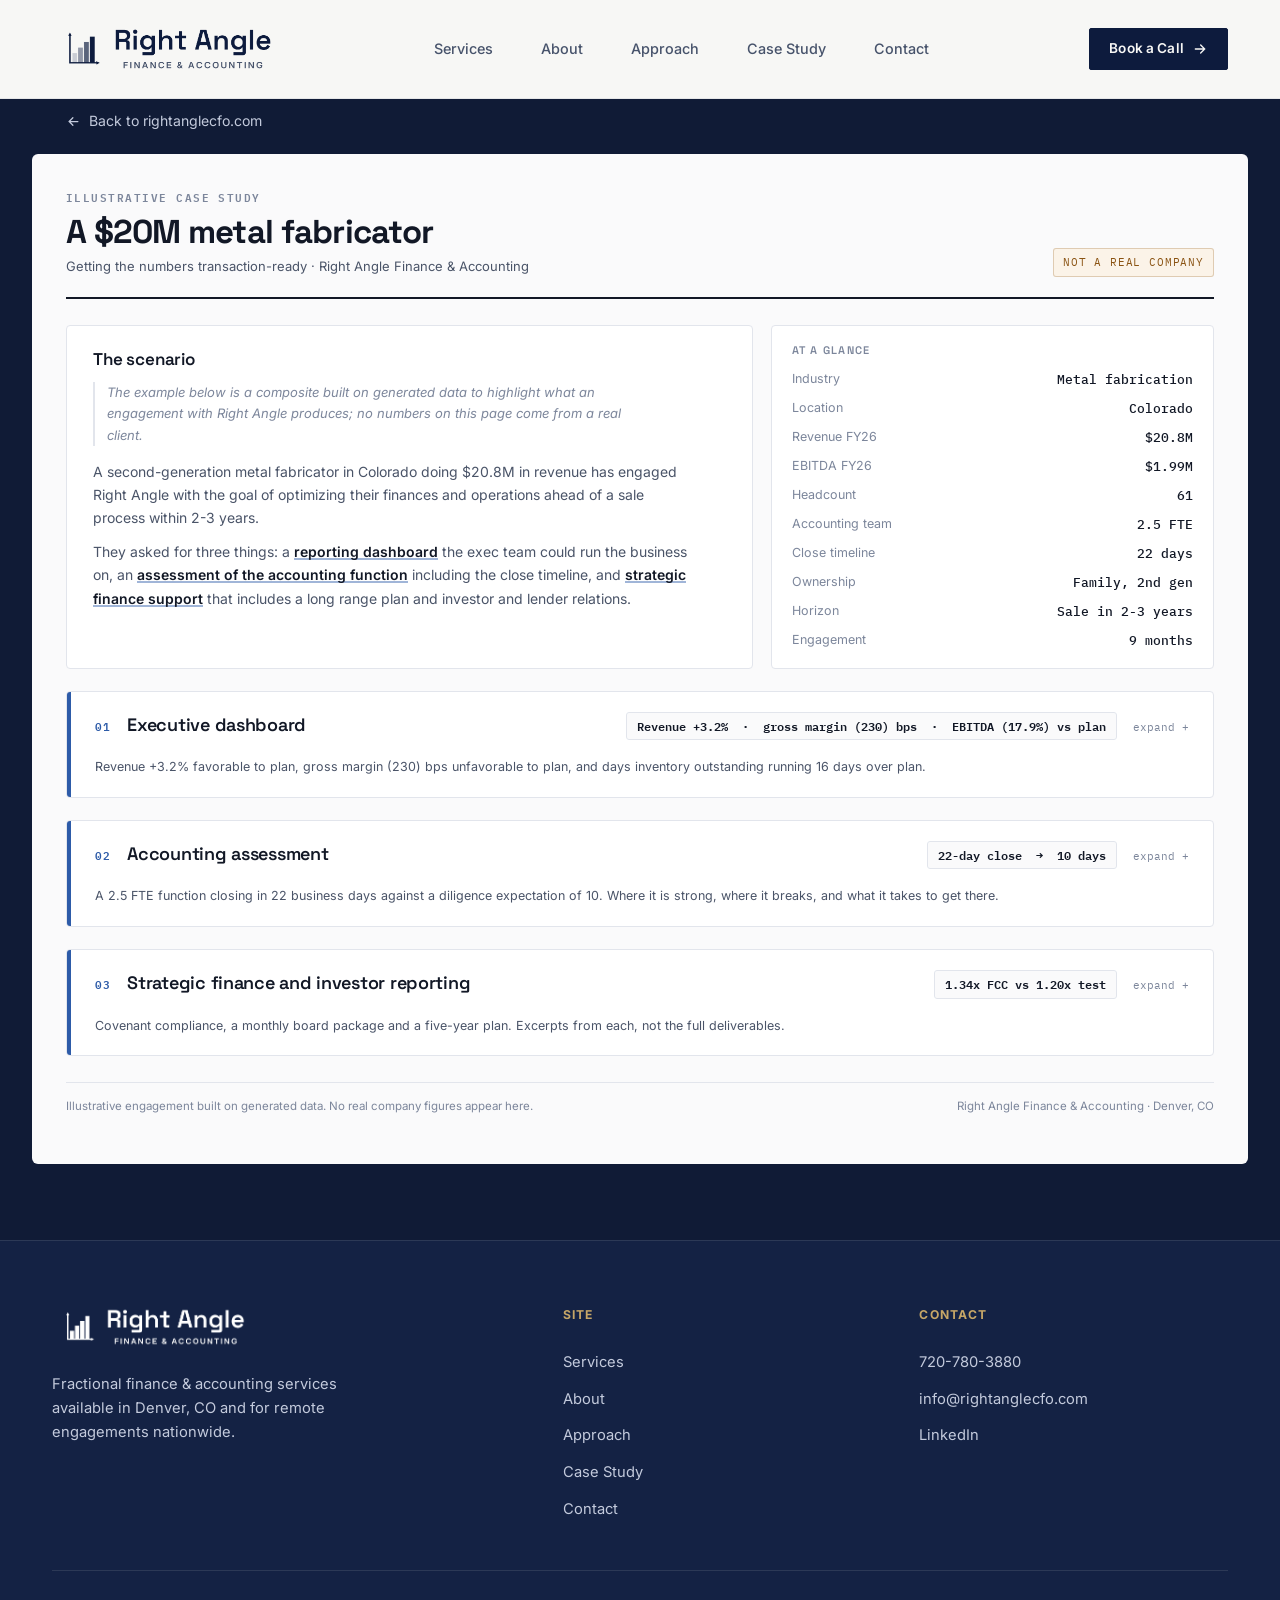
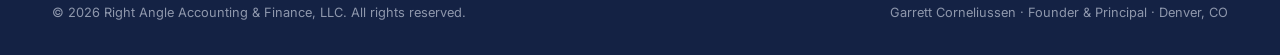
==== case-study.html @ 8d49e674 "Restructure case study teaser around the three deliverables The three columns now name the dashboard" ====
<!DOCTYPE html>
<html lang="en">
<head>
<meta charset="UTF-8">
<meta name="viewport" content="width=device-width, initial-scale=1.0">
<title>Case Study: Reporting for a $20M Manufacturer | Right Angle</title>
<meta name="description" content="An illustrative fractional CFO engagement: an executive reporting dashboard, an assessment of the accounting function and close, and investor and lender reporting for a $20M metal fabricator preparing for a sale.">
<link rel="canonical" href="https://rightanglecfo.com/case-study">

<meta property="og:type" content="article">
<meta property="og:site_name" content="Right Angle Finance &amp; Accounting">
<meta property="og:title" content="Case Study: Reporting for a $20M Manufacturer | Right Angle">
<meta property="og:description" content="An illustrative fractional CFO engagement: an executive reporting dashboard, an assessment of the accounting function and close, and investor and lender reporting for a $20M metal fabricator preparing for a sale.">
<meta property="og:url" content="https://rightanglecfo.com/case-study">
<meta property="og:image" content="https://rightanglecfo.com/images/og-image.png">
<meta property="og:image:width" content="1200">
<meta property="og:image:height" content="630">
<meta name="twitter:card" content="summary_large_image">
<meta name="twitter:title" content="Case Study: Reporting for a $20M Manufacturer | Right Angle">
<meta name="twitter:description" content="An illustrative fractional CFO engagement: an executive reporting dashboard, an assessment of the accounting function and close, and investor and lender reporting for a $20M metal fabricator preparing for a sale.">
<meta name="twitter:image" content="https://rightanglecfo.com/images/og-image.png">

<link rel="icon" type="image/x-icon" href="/favicon.ico">
<link rel="icon" type="image/png" sizes="32x32" href="images/favicon-32x32.png">
<link rel="icon" type="image/png" sizes="16x16" href="images/favicon-16x16.png">
<link rel="apple-touch-icon" sizes="180x180" href="images/apple-touch-icon.png">
<link rel="preconnect" href="https://fonts.googleapis.com">
<link rel="preconnect" href="https://fonts.gstatic.com" crossorigin>
<link href="https://fonts.googleapis.com/css2?family=Space+Grotesk:wght@400;500;600;700&family=Inter:wght@400;500;600;700&family=IBM+Plex+Mono:wght@400;500;600&display=swap" rel="stylesheet">
<link rel="stylesheet" href="css/style.css">
<style>
.cs-scope{
  --accent:#2D5BA8;
  --accent-2:#C9761A;
  --surface:#FAFAFB;
  --panel:#FFFFFF;
  --ink:#121826;
  --ink-2:#4A5468;
  --ink-3:#7C869B;
  --hair:#E2E5EC;
  --grid:#EDEFF4;
  --warn-bg:#FBF3E8;
  --warn-ink:#8A5312;
  --good:#2F7A52;
  --good-bg:#EDF6F0;
  --s1:#1F4E9C; --s2:#2F8D6A; --s3:#C9761A; --s4:#9C3F74;
  --navyband:#1F3251;
  --font-display:'Space Grotesk',system-ui,-apple-system,'Segoe UI',sans-serif;
  --font-body:'Inter',system-ui,-apple-system,'Segoe UI',sans-serif;
  --font-mono:'IBM Plex Mono',ui-monospace,'SF Mono',Menlo,monospace;
}
.cs-scope, .cs-scope *{box-sizing:border-box}
.cs-scope{background:var(--surface);color:var(--ink);font-family:var(--font-body);margin:0;
  padding-block:0 52px;padding-left:20px;padding-right:20px;-webkit-font-smoothing:antialiased}
.cs-scope .wrap{max-width:1180px;margin:0 auto}
.cs-scope .mast{display:flex;flex-wrap:wrap;gap:16px;align-items:flex-end;justify-content:space-between;
  padding-block:30px 20px;border-bottom:2px solid var(--ink)}
.cs-scope .mast .eyebrow{font-family:var(--font-mono);font-size:10.5px;letter-spacing:.14em;
  text-transform:uppercase;color:var(--ink-3);margin-bottom:8px}
.cs-scope .mast h1{font-family:var(--font-display);font-weight:700;font-size:clamp(24px,3.6vw,33px);
  letter-spacing:-.022em;margin:0;line-height:1.1}
.cs-scope .mast .sub{font-size:13px;color:var(--ink-2);margin-top:6px}
.cs-scope .badge{font-family:var(--font-mono);font-size:10.5px;letter-spacing:.08em;text-transform:uppercase;
  color:var(--warn-ink);background:var(--warn-bg);
  border:1px solid color-mix(in srgb,var(--warn-ink) 25%,transparent);
  padding:5px 9px;border-radius:3px;white-space:nowrap}
.cs-scope .brief{margin-top:26px;display:grid;grid-template-columns:1.55fr 1fr;gap:18px}
.cs-scope .brief .body{background:var(--panel);border:1px solid var(--hair);border-radius:4px;padding:24px 26px}
.cs-scope .brief h2{font-family:var(--font-display);font-weight:600;font-size:17px;margin:0 0 12px;letter-spacing:-.01em}
.cs-scope .brief p{margin:0 0 11px;font-size:14px;line-height:1.65;color:var(--ink-2);max-width:66ch}
.cs-scope .brief p:last-child{margin-bottom:0}
.cs-scope .brief p.disc{font-style:italic;font-size:13px;color:var(--ink-3);
  border-left:2px solid var(--hair);padding-left:12px;margin-bottom:14px}
.cs-scope .brief b{color:var(--ink);font-weight:600}
.cs-scope .jump{color:var(--ink);font-weight:600;text-decoration:none;
  box-shadow:inset 0 -2px 0 color-mix(in srgb,var(--accent) 45%,transparent);
  transition:box-shadow .12s}
.cs-scope .jump:hover{box-shadow:inset 0 -2px 0 var(--accent)}
.cs-scope .jump:focus-visible{outline:2px solid var(--accent);outline-offset:2px;border-radius:2px}
.cs-scope .facts{background:var(--panel);border:1px solid var(--hair);border-radius:4px;padding:18px 20px;
  align-self:start}
.cs-scope .facts h3{font-family:var(--font-display);font-size:11px;letter-spacing:.11em;text-transform:uppercase;
  color:var(--ink-3);margin:0 0 12px;font-weight:600}
.cs-scope .facts dl{margin:0;display:grid;grid-template-columns:auto 1fr;gap:9px 14px;font-size:12.5px}
.cs-scope .facts dt{color:var(--ink-3)}
.cs-scope .facts dd{margin:0;text-align:right;font-family:var(--font-mono);color:var(--ink);
  font-variant-numeric:tabular-nums;font-weight:500}
.cs-scope details.stage{margin-top:22px;background:var(--panel);border:1px solid var(--hair);border-radius:4px;
  overflow:hidden}
.cs-scope details.stage > summary{list-style:none;cursor:pointer;padding:20px 24px;display:flex;gap:16px;
  align-items:baseline;flex-wrap:wrap;border-left:4px solid var(--accent)}
.cs-scope details.stage > summary::-webkit-details-marker{display:none}
.cs-scope details.stage > summary:hover{background:var(--grid)}
.cs-scope details.stage > summary:focus-visible{outline:2px solid var(--accent);outline-offset:-2px}
.cs-scope .stage .num{font-family:var(--font-mono);font-size:11px;font-weight:600;color:var(--accent);
  letter-spacing:.1em}
.cs-scope .stage .ttl{font-family:var(--font-display);font-weight:600;font-size:18px;letter-spacing:-.015em;
  margin:0;flex:1;min-width:200px}
.cs-scope .stage .teaser{font-size:12.5px;color:var(--ink-2);flex-basis:100%;margin-top:2px;line-height:1.5}
.cs-scope .stage .kpi{font-family:var(--font-mono);font-size:11.5px;color:var(--ink);font-weight:600;
  font-variant-numeric:tabular-nums;background:var(--surface);border:1px solid var(--hair);
  padding:4px 10px;border-radius:3px;white-space:nowrap;min-width:0}
@media (max-width:620px){.cs-scope .stage .kpi{white-space:normal;line-height:1.5}}
.cs-scope .stage .chev{font-family:var(--font-mono);font-size:11px;color:var(--ink-3)}
.cs-scope details.stage[open] > summary .chev::after{content:"collapse −"}
.cs-scope details.stage:not([open]) > summary .chev::after{content:"expand +"}
.cs-scope .stage .inner{padding:0 24px 24px;border-top:1px solid var(--hair)}
.cs-scope .stage .inner > .sect:first-child{margin-top:20px}
.cs-scope .sect{display:flex;align-items:center;gap:12px;margin:26px 0 14px}
.cs-scope .sect h3{font-family:var(--font-display);font-weight:600;font-size:12.5px;letter-spacing:.1em;
  text-transform:uppercase;color:var(--ink-2);margin:0;white-space:nowrap}
.cs-scope .sect::after{content:"";flex:1;height:1px;background:var(--hair)}
.cs-scope .thesis{margin-top:20px;padding:18px 22px;background:var(--surface);
  border:1px solid var(--hair);border-left:4px solid var(--accent-2);border-radius:4px}
.cs-scope .thesis h4{font-family:var(--font-display);font-weight:600;font-size:clamp(15px,1.9vw,18px);
  margin:0;line-height:1.45;letter-spacing:-.01em;text-wrap:balance}
.cs-scope .tiles{display:grid;grid-template-columns:repeat(6,1fr);gap:1px;background:var(--hair);
  border:1px solid var(--hair);border-radius:4px;overflow:hidden;margin-top:16px}
.cs-scope .tile{background:var(--panel);padding:15px 16px 16px;min-width:0}
.cs-scope .tile .k{font-size:10px;letter-spacing:.08em;text-transform:uppercase;color:var(--ink-3);font-weight:600}
.cs-scope .tile .v{font-family:var(--font-mono);font-weight:600;font-size:clamp(17px,2vw,22px);
  margin-top:7px;letter-spacing:-.025em;font-variant-numeric:tabular-nums}
.cs-scope .tile .d{font-size:11px;color:var(--accent-2);font-weight:500;margin-top:4px;line-height:1.4}
.cs-scope .grid{display:grid;grid-template-columns:1fr 1fr;gap:16px}
.cs-scope .grid3{display:grid;grid-template-columns:repeat(3,1fr);gap:16px}
.cs-scope .card{background:var(--panel);border:1px solid var(--hair);border-radius:4px;
  padding:18px 18px 14px;min-width:0}
.cs-scope .card.wide{grid-column:1 / -1}
.cs-scope .card .hd{display:flex;gap:12px;align-items:flex-start;justify-content:space-between;flex-wrap:wrap}
.cs-scope .card h4{font-family:var(--font-display);font-weight:600;font-size:15px;margin:0;
  letter-spacing:-.01em;line-height:1.35;text-wrap:balance}
.cs-scope .card .note{font-size:12px;color:var(--ink-2);margin:5px 0 12px;line-height:1.5;
  font-variant-numeric:tabular-nums}
.cs-scope .legend{display:flex;gap:14px;margin:0 0 10px;font-size:11.5px;color:var(--ink-2);flex-wrap:wrap}
.cs-scope .legend span{display:flex;align-items:center;gap:6px;white-space:nowrap}
.cs-scope .swatch{width:10px;height:10px;border-radius:2px;display:inline-block}
.cs-scope .seg{display:flex;border:1px solid var(--hair);border-radius:3px;overflow:hidden;flex:none}
.cs-scope .seg button{font-family:var(--font-mono);font-size:10.5px;letter-spacing:.04em;
  border:0;background:var(--panel);color:var(--ink-3);padding:5px 9px;cursor:pointer;
  border-left:1px solid var(--hair)}
.cs-scope .seg button:first-child{border-left:0}
.cs-scope .seg button[aria-pressed="true"]{background:var(--accent);color:#fff}
.cs-scope .seg button:focus-visible{outline:2px solid var(--accent);outline-offset:-2px}
.cs-scope svg{display:block;width:100%;height:auto;overflow:visible}
.cs-scope .ax{font-family:var(--font-body);font-size:10.5px;fill:var(--ink-3)}
.cs-scope .vl{font-family:var(--font-mono);font-size:10.5px;fill:var(--ink-2);font-variant-numeric:tabular-nums}
.cs-scope .vl.em{fill:var(--ink);font-weight:600}
.cs-scope .gl{stroke:var(--grid);stroke-width:1}
.cs-scope .mark{transition:opacity .12s}
.cs-scope .chart:hover .mark{opacity:.45}
.cs-scope .chart .mark:hover{opacity:1}
.cs-scope .swot{display:grid;grid-template-columns:1fr 1fr;gap:14px}
.cs-scope .q{border:1px solid var(--hair);border-radius:4px;padding:16px 18px;background:var(--surface)}
.cs-scope .q h5{font-family:var(--font-display);font-size:12px;letter-spacing:.1em;text-transform:uppercase;
  margin:0 0 10px;font-weight:600;display:flex;align-items:center;gap:8px}
.cs-scope .q h5::before{content:"";width:9px;height:9px;border-radius:2px;background:currentColor;flex:none}
.cs-scope .q.s h5{color:var(--s2)}
.cs-scope .q.w h5{color:var(--accent-2)}
.cs-scope .q.o h5{color:var(--s1)}
.cs-scope .q.t h5{color:var(--s4)}
.cs-scope .q ul{margin:0;padding-left:16px}
.cs-scope .q li{font-size:12.5px;line-height:1.55;color:var(--ink-2);margin-bottom:7px}
.cs-scope .q li:last-child{margin-bottom:0}
.cs-scope .q b{color:var(--ink);font-weight:600}
.cs-scope .cap{font-weight:700;font-size:12.5px;padding-bottom:6px}
.cs-scope .model{display:grid;width:max-content;
  grid-template-columns:auto repeat(3,minmax(74px,max-content)) 22px repeat(2,minmax(74px,max-content));
  font-size:12.5px;color:var(--ink);align-items:baseline}
.cs-scope .model > div{padding:3px 0}
.cs-scope .model .lb{text-align:left;padding-right:34px}
.cs-scope .model .c{text-align:right;padding-left:24px;font-variant-numeric:tabular-nums}
.cs-scope .model .gap{padding:0}
.cs-scope .model i{font-style:normal;float:left;color:var(--ink-2)}
.cs-scope .model .hd{background:var(--navyband);color:#fff;font-weight:700;padding-top:5px;padding-bottom:5px}
.cs-scope .model .lb.hd{padding-right:34px;background:none}
.cs-scope .model .sub{font-weight:700;border-top:1px solid var(--ink);padding-top:4px}
.cs-scope .model .lb.sub,.cs-scope .model .gap.sub{border-top:0}
.cs-scope .model .pc{font-style:italic;color:var(--ink-2);font-size:11.5px;padding-top:1px;padding-bottom:3px}
.cs-scope .model .sp{height:11px;padding:0}
.cs-scope table{width:100%;border-collapse:collapse;font-size:12.5px}
.cs-scope .tw{overflow-x:auto}
.cs-scope th{font-family:var(--font-body);font-size:10px;letter-spacing:.08em;text-transform:uppercase;
  color:var(--ink-3);font-weight:600;text-align:left;padding:0 12px 9px 0;border-bottom:1px solid var(--hair);
  white-space:nowrap}
.cs-scope th.n,.cs-scope td.n{text-align:right;font-family:var(--font-mono);font-variant-numeric:tabular-nums}
.cs-scope td{padding:10px 12px 10px 0;border-bottom:1px solid var(--grid);color:var(--ink-2);vertical-align:top}
.cs-scope td b{color:var(--ink);font-weight:600}
.cs-scope tr:last-child td{border-bottom:0}
.cs-scope .pill{font-family:var(--font-mono);font-size:10px;letter-spacing:.06em;text-transform:uppercase;
  padding:3px 7px;border-radius:3px;white-space:nowrap;font-weight:600}
.cs-scope .pill.pass{background:var(--good-bg);color:var(--good)}
.cs-scope .pill.watch{background:var(--warn-bg);color:var(--warn-ink)}
.cs-scope .days{font-family:var(--font-mono);color:var(--s2);font-weight:600}
.cs-scope .days.dn{color:var(--accent-2)}
.cs-scope .mono2{font-family:var(--font-mono);font-size:11.5px;color:var(--ink-2);white-space:nowrap}
.cs-scope .muted{color:var(--ink-3)}
.cs-scope .cols{display:grid;grid-template-columns:1fr 1fr;gap:16px}
.cs-scope .block{border:1px solid var(--hair);border-radius:4px;padding:18px 20px;background:var(--surface)}
.cs-scope .block h4{font-family:var(--font-display);font-weight:600;font-size:14px;margin:0 0 4px;letter-spacing:-.01em}
.cs-scope .block .note{font-size:12px;color:var(--ink-2);margin:0 0 13px;line-height:1.5}
.cs-scope .block ul{margin:0;padding-left:16px}
.cs-scope .block li{font-size:12.5px;line-height:1.6;color:var(--ink-2);margin-bottom:6px}
.cs-scope .snip{font-family:var(--font-mono);font-size:11.5px;line-height:1.65;color:var(--ink-2);
  background:var(--panel);border:1px solid var(--hair);border-left:3px solid var(--accent);
  border-radius:3px;padding:13px 15px;margin-top:12px;white-space:pre-wrap}
.cs-scope .snip b{color:var(--ink);font-weight:600}
.cs-scope .find{margin-top:16px;background:var(--surface);border:1px solid var(--hair);border-radius:4px;padding:20px 22px}
.cs-scope .find h4{font-family:var(--font-display);font-weight:600;font-size:15px;margin:0 0 12px}
.cs-scope .find ol{margin:0;padding-left:0;list-style:none;counter-reset:f}
.cs-scope .find li{counter-increment:f;position:relative;padding-left:30px;margin-bottom:11px;
  font-size:13.5px;line-height:1.6;color:var(--ink-2)}
.cs-scope .find li::before{content:counter(f);position:absolute;left:0;top:1px;
  font-family:var(--font-mono);font-size:10.5px;font-weight:600;color:var(--accent);
  border:1px solid var(--accent);border-radius:50%;width:19px;height:19px;
  display:flex;align-items:center;justify-content:center}
.cs-scope .find b{color:var(--ink);font-weight:600}
.cs-scope .mono{font-family:var(--font-mono);font-variant-numeric:tabular-nums;color:var(--ink);font-weight:500}
.cs-scope footer{margin-top:26px;padding-top:14px;border-top:1px solid var(--hair);
  font-size:11.5px;color:var(--ink-3);display:flex;justify-content:space-between;gap:14px;flex-wrap:wrap}
.cs-scope #tip{position:fixed;pointer-events:none;opacity:0;transition:opacity .1s;z-index:10;
  background:var(--ink);color:var(--surface);font-family:var(--font-mono);font-size:11px;
  padding:7px 9px;border-radius:3px;white-space:pre;line-height:1.5}
@media (max-width:1040px){.cs-scope .tiles{grid-template-columns:repeat(3,1fr)}}
@media (max-width:900px){.cs-scope .brief{grid-template-columns:1fr}}
@media (max-width:1000px){.cs-scope .grid3{grid-template-columns:1fr 1fr}}
@media (max-width:860px){.cs-scope .grid,.cs-scope .grid3,.cs-scope .swot,.cs-scope .cols{grid-template-columns:1fr}
.cs-scope .card.wide{grid-column:auto}}
@media (max-width:520px){.cs-scope .tiles{grid-template-columns:repeat(2,1fr)}
.cs-scope .stage > summary{padding:16px 18px}
.cs-scope .stage .inner{padding:0 18px 20px}}
@media (prefers-reduced-motion:reduce){.cs-scope, .cs-scope *{transition:none!important}}
.cs-scope h1,.cs-scope h2,.cs-scope h3,.cs-scope h4,.cs-scope h5,.cs-scope h6{color:var(--ink)}
.cs-scope ul{list-style:disc}
.cs-scope .find ol{list-style:none}
.cs-scope details.stage > summary{list-style:none}
.cs-scope .eyebrow::before{display:none}
.cs-scope a{color:inherit}

.cs-scope{display:block;border-radius:6px;margin:0 auto;max-width:1240px;
  padding-left:clamp(16px,3vw,34px);padding-right:clamp(16px,3vw,34px);padding-bottom:48px}
/* the site header is position:fixed, so the page has to start below it */
.cs-page{background:var(--bg);
  padding:calc(var(--space-6) + 46px) clamp(12px,3vw,32px) clamp(40px,6vw,80px)}
.cs-backwrap{max-width:1240px;margin:0 auto clamp(12px,1.6vw,18px);
  padding-left:clamp(16px,3vw,34px)}
.cs-back{display:inline-flex;align-items:center;gap:8px;font-family:'Inter',sans-serif;
  font-size:.88rem;color:var(--text-secondary);text-decoration:none;
  transition:color var(--dur-fast) var(--ease)}
.cs-back:hover{color:var(--accent)}
.cs-back svg{width:15px;height:15px;flex:none}

</style>
</head>
<body>

<header class="site-header" id="siteHeader">
  <div class="container">
    <a href="/" class="brand" aria-label="Right Angle Finance &amp; Accounting — home">
      <img src="images/logo-horizontal-transparent.png" alt="Right Angle Finance &amp; Accounting">
    </a>
    <nav class="nav-links" aria-label="Primary">
      <a href="/#services">Services</a>
      <a href="/#about">About</a>
      <a href="/#process">Approach</a>
      <a href="/case-study" aria-current="page">Case Study</a>
      <a href="/#contact">Contact</a>
    </nav>
    <div class="nav-cta">
      <a href="/#contact" class="btn btn-primary">
        Book a Call
        <svg viewBox="0 0 24 24" fill="none" stroke="currentColor" stroke-width="2" stroke-linecap="round"><path d="M5 12h14M13 6l6 6-6 6"/></svg>
      </a>
    </div>
    <button class="nav-toggle" id="navToggle" aria-label="Toggle menu" aria-expanded="false">
      <span></span><span></span><span></span>
    </button>
  </div>
</header>

<div class="mobile-menu" id="mobileMenu">
  <a href="/#services">Services</a>
  <a href="/#about">About</a>
  <a href="/#process">Approach</a>
  <a href="/case-study">Case Study</a>
  <a href="/#contact">Contact</a>
  <a href="/#contact" class="btn btn-primary">Book a Call</a>
</div>

<main class="cs-page">
  <div class="cs-backwrap">
    <a href="/" class="cs-back">
      <svg viewBox="0 0 24 24" fill="none" stroke="currentColor" stroke-width="2" stroke-linecap="round"><path d="M19 12H5M11 18l-6-6 6-6"/></svg>
      Back to rightanglecfo.com
    </a>
  </div>
  <div class="cs-scope">
<div class="wrap">

  <div class="mast">
    <div>
      <div class="eyebrow cs-eyebrow">Illustrative case study</div>
      <h1>A $20M metal fabricator</h1>
      <div class="sub">Getting the numbers transaction-ready &middot; Right Angle Finance &amp; Accounting</div>
    </div>
    <div class="badge">Not a real company</div>
  </div>

  <div class="brief">
    <div class="body">
      <h2>The scenario</h2>
      <p class="disc">The example below is a composite built on generated data to highlight what an
         engagement with Right Angle produces; no numbers on this page come from a real client.</p>
      <p>A second-generation metal fabricator in Colorado doing $20.8M in revenue has engaged
         Right Angle with the goal of optimizing their finances and operations ahead of a sale
         process within 2-3 years.</p>
      <p>They asked for three things: a <a class="jump" href="#stage-dashboard">reporting dashboard</a> the exec team
         could run the business on, an <a class="jump" href="#stage-assessment">assessment of the accounting function</a> including the
         close timeline, and <a class="jump" href="#stage-strategic">strategic finance support</a> that includes a long range plan and
         investor and lender relations.</p>
    </div>
    <div class="facts">
      <h3>At a glance</h3>
      <dl>
        <dt>Industry</dt><dd>Metal fabrication</dd>
        <dt>Location</dt><dd>Colorado</dd>
        <dt>Revenue FY26</dt><dd>$20.8M</dd>
        <dt>EBITDA FY26</dt><dd>$1.99M</dd>
        <dt>Headcount</dt><dd>61</dd>
        <dt>Accounting team</dt><dd>2.5 FTE</dd>
        <dt>Close timeline</dt><dd>22 days</dd>
        <dt>Ownership</dt><dd>Family, 2nd gen</dd>
        <dt>Horizon</dt><dd>Sale in 2-3 years</dd>
        <dt>Engagement</dt><dd>9 months</dd>
      </dl>
    </div>
  </div>

  <!-- ============ 1 ============ -->
  <details class="stage" id="stage-dashboard">
    <summary>
      <span class="num">01</span>
      <h2 class="ttl">Executive dashboard</h2>
      <span class="kpi">Revenue +3.2% &nbsp;&middot;&nbsp; gross margin (230) bps &nbsp;&middot;&nbsp;
        EBITDA (17.9%) vs plan</span>
      <span class="chev"></span>
      <span class="teaser">Revenue +3.2% favorable to plan, gross margin (230) bps unfavorable to
        plan, and days inventory outstanding running 16 days over plan.</span>
    </summary>
    <div class="inner">

      <div class="thesis">
        <h4>FY26 revenue finished <b>+$0.7M / +3.2% favorable to plan</b> on a 19.8% CAGR. Gross
            margin came in <b>(230) bps unfavorable to plan</b>, primarily driven by higher raw
            materials costs.</h4>
      </div>

      <div class="tiles" id="tiles"></div>

      <div class="sect"><h3>Profit and loss</h3></div>
      <div class="grid">
        <div class="card chart wide">
          <h4>FY26 summary, revenue through net income</h4>
          <p class="note">Margins shown beneath each subtotal, with variances in percentage points.</p>
          <div id="cPNL"></div>
        </div>
      </div>

      <div class="sect"><h3>Margin</h3></div>
      <div class="grid">
        <div class="card chart">
          <div class="hd">
            <h4>Revenue and gross margin against plan</h4>
            <div class="seg" id="seg1" role="group" aria-label="Period"></div>
          </div>
          <p class="note" id="n1"></p>
          <div class="legend">
            <span><i class="swatch" style="background:var(--accent)"></i>Actual</span>
            <span><i class="swatch" style="background:var(--ink);height:3px;border-radius:0"></i>Plan</span>
          </div>
          <div id="c1"></div>
        </div>
        <div class="card chart">
          <h4>Gross profit bridge, FY25 to FY26</h4>
          <div id="c2"></div>
        </div>
        <div class="card chart">
          <h4>Gross margin bridge, FY25 to FY26</h4>
          <div id="c9"></div>
        </div>
        <div class="card chart">
          <h4>Gross margin by product line</h4>
          <p class="note">FY25 versus FY26. Precision Components down 430 bps, the largest decline.</p>
          <div class="legend">
            <span><i class="swatch" style="background:var(--accent)"></i>FY25</span>
            <span><i class="swatch" style="background:var(--accent-2)"></i>FY26</span>
          </div>
          <div id="c4"></div>
        </div>
        <div class="card chart">
          <h4>Revenue concentration</h4>
          <p class="note">Top 10 accounts against the remaining 31.</p>
          <div class="legend">
            <span><i class="swatch" style="background:var(--accent)"></i>Top 10 accounts</span>
            <span><i class="swatch" style="background:var(--accent-2)"></i>All others</span>
          </div>
          <div id="c3"></div>
        </div>
        <div class="card chart">
          <h4>Revenue by region</h4>
          <div class="legend">
            <span><i class="swatch" style="background:var(--accent)"></i>FY26 revenue</span>
            <span><i class="swatch" style="background:var(--ink);height:3px;border-radius:0"></i>FY25</span>
          </div>
          <div id="c10"></div>
        </div>
      </div>

      <div class="sect"><h3>Working capital</h3></div>
      <div class="grid3">
        <div class="card chart">
          <h4>Days inventory outstanding</h4>
          <p class="note">48 to 64 days against a plan of 48. Stock built against the backlog.</p>
          <div id="cDIO"></div>
        </div>
        <div class="card chart">
          <h4>Days sales outstanding</h4>
          <p class="note">44 to 51 days against a plan of 45. Slow drift, not a collections problem.</p>
          <div id="cDSO"></div>
        </div>
        <div class="card chart">
          <h4>Days payable outstanding</h4>
          <p class="note">33 to 42 days against a plan of 35. Payables stretched to fund the build.</p>
          <div id="cDPO"></div>
        </div>
      </div>

      <div class="sect"><h3>Labor and demand</h3></div>
      <div class="grid">
        <div class="card chart">
          <div class="hd">
            <h4>Overtime as a share of direct hours</h4>
            <div class="seg" id="seg2" role="group" aria-label="Period"></div>
          </div>
          <p class="note" id="n2"></p>
          <div class="legend" id="lg6"></div>
          <div id="c6"></div>
        </div>
        <div class="card chart">
          <h4>Overtime expense by department</h4>
          <div id="c7"></div>
        </div>
        <div class="card chart wide">
          <h4>Backlog by product line</h4>
          <p class="note">Open order value at month end. Custom Fabrication is taking an increasing
             share as the book grows.</p>
          <div class="legend" id="lg8"></div>
          <div id="c8"></div>
        </div>
      </div>

      <div class="find">
        <h4>Key insights</h4>
        <ol>
          <li><b>Revenue beat plan by <span class="mono">3.2%</span> while gross margin missed it by <span class="mono">230 bps</span>, costing <span class="mono">$434K</span> of budgeted EBITDA.</b> The plan assumed the January price increase would hold margin at <span class="mono">26.8%</span>. It did not, and the gap widened through the year to <span class="mono">270 bps</span> behind in Q4.</li>
          <li><b>Raw material inflation is three quarters of the margin decline on its own.</b> Price realization of <span class="mono">$987K</span> all but offset <span class="mono">$973K</span> of material cost in dollars, but it does not offset it in rate: price adds to the revenue denominator as well as to gross profit, so it recovered <span class="mono">347 bps</span> against <span class="mono">468 bps</span> taken by materials. Direct labor cost another <span class="mono">77 bps</span> and scrap <span class="mono">31 bps</span>, which is the <span class="mono">216 bps</span> decline from FY25.</li>
          <li><b>Product mix is not the problem.</b> On constant-price revenue, mix is <span class="mono">+15 bps</span>. Unit volume grew <span class="mono">24.8%</span> against revenue growth of <span class="mono">19.8%</span>, so any bridge built on average gross profit per unit charges the difference to mix and lets material cost off the hook.</li>
          <li><b>Revenue grew <span class="mono">$3.4M</span> and only <span class="mono">$128K</span> of it reached EBITDA.</b> Net income finished flat at <span class="mono">$569K</span> against <span class="mono">$571K</span>. Every line below gross profit improved as a share of revenue: SG&amp;A by <span class="mono">81 bps</span>, depreciation <span class="mono">33 bps</span>, R&amp;D <span class="mono">19 bps</span>. Cost of sales gave back <span class="mono">216 bps</span> and took the year with it.</li>
          <li><b>Standard costs carry a <span class="mono">12/31/2024</span> effective date.</b> Actual cost of sales of <span class="mono">$15.70M</span> ran <span class="mono">$2.13M</span>, or <span class="mono">15.7%</span>, over the <span class="mono">$13.58M</span> those units carry at standard, against <span class="mono">6.8%</span> in FY25.</li>
          <li><b>Inventory days ran <span class="mono">16 days</span> over plan and payables <span class="mono">7 days</span> beyond it.</b> Stock built from <span class="mono">48</span> to <span class="mono">64</span> days against the backlog while the plan held <span class="mono">48</span>. Payables were stretched from <span class="mono">33</span> to <span class="mono">42</span> against a plan of <span class="mono">35</span> to help fund it. Receivables drifted <span class="mono">44</span> to <span class="mono">51</span> days.</li>
          <li><b>The West is <span class="mono">46%</span> of revenue at <span class="mono">22.5%</span> gross margin, <span class="mono">198 bps</span> below the portfolio.</b> All five regions lost margin against FY25, between <span class="mono">170</span> and <span class="mono">350 bps</span>, so this is an input cost problem rather than a geography problem. Outside the US is the smallest region at <span class="mono">4.9%</span> and the fastest growing at <span class="mono">+33.4%</span>, at the best margin in the book.</li>
          <li><b>The largest account is <span class="mono">15.2%</span> of FY26 revenue at <span class="mono">19.8%</span> gross margin, <span class="mono">555 bps</span> below the rest of the book.</b> No FY26 price action was taken on it. The <span class="mono">31</span>-account tail holds <span class="mono">34.8%</span> of revenue at <span class="mono">27.8%</span> margin against <span class="mono">22.7%</span> for the top 10, so the smallest accounts are the most profitable ones.</li>
          <li><b>Overtime at <span class="mono">12.6%</span> of direct hours against <span class="mono">7.0%</span> prior year, <span class="mono">18.0%</span> of payroll against <span class="mono">10.2%</span> in FY25.</b> That is <span class="mono">$710K</span> of overtime expense in FY26 and <span class="mono">$1.06M</span> across both years, with machining and welding running <span class="mono">15.8%</span> of hours each.</li>
          <li><b>Backlog up <span class="mono">48%</span> to <span class="mono">$4.7M</span>, with average order age from <span class="mono">26</span> to <span class="mono">42</span> days.</b> Custom Fabrication carries most of the growth. Demand is being absorbed through overtime and inventory rather than capacity.</li>
        </ol>
      </div>
    </div>
  </details>

  <!-- ============ 2 ============ -->
  <details class="stage" id="stage-assessment">
    <summary>
      <span class="num">02</span>
      <h2 class="ttl">Accounting assessment</h2>
      <span class="kpi">22-day close &nbsp;&rarr;&nbsp; 10 days</span>
      <span class="chev"></span>
      <span class="teaser">A 2.5 FTE function closing in 22 business days against a diligence
        expectation of 10. Where it is strong, where it breaks, and what it takes to get there.</span>
    </summary>
    <div class="inner">

      <div class="sect"><h3>The function today</h3></div>
      <div class="cols">
        <div class="block">
          <h4>Team</h4>
          <p class="note">2.5 FTE in-house, plus an outside CPA firm for tax and an annual review.</p>
          <ul>
            <li><b>Controller</b>, 14 years in seat. Owns close, reporting, banking and the ERP. Deep
                process knowledge, but most processes have incomplete documentation.</li>
            <li><b>AP/AR clerk</b>, full time. Cash application is disciplined and current.</li>
            <li><b>Bookkeeper</b>, 20 hrs/week. Payroll entry, bank reconciliation, filing.</li>
            <li><b>Outside CPA</b>. Tax provision, annual review, no involvement in monthly close.</li>
          </ul>
        </div>
        <div class="block">
          <h4>Close</h4>
          <p class="note">22 business days from period end to issued financials. The owner typically
             sees October results in the last week of November.</p>
          <ul>
            <li><b>30+ manual journal entries</b> each month, none standardized or pre-booked.</li>
            <li><b>Inventory counted quarterly</b>, estimated in the two intervening months.</li>
            <li><b>Shop floor job tracker does not post to the GL.</b> Actual job cost is keyed in
                from a report, by hand, after the fact.</li>
            <li><b>No close calendar.</b> No owners, no cutoffs, no dependency order.</li>
            <li><b>No account reconciliation schedule.</b> Balance sheet accounts are reviewed when
                something looks wrong.</li>
          </ul>
        </div>
      </div>

      <div class="sect"><h3>SWOT</h3></div>
      <div class="swot">
        <div class="q s">
          <h5>Strengths</h5>
          <ul>
            <li><b>Source data is good.</b> The ERP already captures job, part, product line and
                labor hours at the transaction level. The inputs for real costing exist.</li>
            <li><b>Cash discipline.</b> DSO of 51 days against a blended 45-day term is reasonable,
                and cash application is current with no unapplied backlog.</li>
            <li><b>Controller depth.</b> Fourteen years of context on customers, jobs and quirks that
                no system holds.</li>
            <li><b>Clean AR aging.</b> Nothing material past 90 days, no disputed balances.</li>
          </ul>
        </div>
        <div class="q w">
          <h5>Weaknesses</h5>
          <ul>
            <li><b>Standard costs 20 months stale.</b> Drives a 15.7% variance to actual and misstates
                inventory valuation on the balance sheet.</li>
            <li><b>Close is manual end to end.</b> 30+ journal entries and a hand-keyed production cost
                step put the timeline at the mercy of one person's availability.</li>
            <li><b>Incomplete documentation.</b> No close calendar, no reconciliation schedule, no written
                procedures. The process lives in the controller's head.</li>
            <li><b>Quarterly inventory counts.</b> Two months of every quarter carry estimated
                inventory, which may get flagged in a quality of earnings review.</li>
          </ul>
        </div>
        <div class="q o">
          <h5>Opportunities</h5>
          <ul>
            <li><b>The ERP costing module is licensed and unused.</b> Actual costing is a configuration
                exercise, not a purchase.</li>
            <li><b>22 days to 10 without adding headcount.</b> The time is in rework and sequencing,
                not in volume of work.</li>
            <li><b>Margin visibility supports repricing.</b> Customer, product line and region
                margin is computable today and has never been looked at.</li>
            <li><b>Cycle counting is feasible.</b> Part counts are low enough that rolling counts
                cover the population every quarter without a full physical.</li>
          </ul>
        </div>
        <div class="q t">
          <h5>Threats</h5>
          <ul>
            <li><b>A 22-day close rules out real-time management.</b> The exec team is acting on results
                a month and a half old, so there is no window to correct a bad month while it is
                still running. Buyers also read close timeline as a proxy for the quality of
                everything else.</li>
            <li><b>Single point of failure.</b> If the controller leaves before the process is
                documented, the close and the sale both stall.</li>
            <li><b>Inventory valuation is exposed.</b> Stale standards plus estimated counts is the
                combination that produces a working capital adjustment at closing.</li>
            <li><b>Concentration is unquantified in reporting.</b> A 15.2% customer at dilutive margin
                will surface in diligence.</li>
          </ul>
        </div>
      </div>

      <div class="sect"><h3>Recommendations, close timeline</h3></div>
      <div class="tw">
        <table>
          <thead>
            <tr>
              <th>#</th><th>Action</th><th>Why it holds up the close</th>
              <th class="n">Days</th><th>Effort</th>
            </tr>
          </thead>
          <tbody>
            <tr><td class="n">1</td>
                <td><b>Interface the shop floor job tracker to the GL</b></td>
                <td>Cost of sales is relieved at standard during the month, so at close the
                    controller has to post a variance entry built by hand from the shop floor job
                    tracker to bring actual labor, material and overhead into the GL. That entry is
                    where the <span class="mono">15.7%</span> variance lands. It cannot start until
                    every job on the floor is closed out, which is most of the delay, and it posts
                    as a single summary number, so job-level cost never reaches the financials.</td>
                <td class="n days">-4</td><td>IT, 3 weeks</td></tr>
            <tr><td class="n">2</td>
                <td><b>Move to quarterly cycle counting</b></td>
                <td>The full physical count forces an estimate in two months of three, then a true-up
                    that reopens the period. Rolling counts that cover the population each quarter
                    leave no month resting on an estimate and no count to close around.</td>
                <td class="n days">-3</td><td>Ops, ongoing</td></tr>
            <tr><td class="n">3</td>
                <td><b>Standardize and pre-book recurring accruals</b></td>
                <td>Of the 30+ manual entries, roughly two thirds are the same every month. They are recalculated from
                    scratch rather than templated.</td>
                <td class="n days">-2</td><td>Controller, 1 week</td></tr>
            <tr><td class="n">4</td>
                <td><b>Publish a close calendar with owners and cutoffs</b></td>
                <td>No dependency order means tasks wait on each other without anyone knowing the
                    critical path.</td>
                <td class="n days">-2</td><td>Controller, 2 days</td></tr>
            <tr><td class="n">5</td>
                <td><b>Hard cutoff on AP and receiving at day 2</b></td>
                <td>Invoices are accepted into the period through the second week, so accruals get
                    revisited repeatedly.</td>
                <td class="n days">-1</td><td>Policy</td></tr>
            <tr><td class="n">6</td>
                <td><b>Put balance sheet reconciliations in the close itself</b></td>
                <td>Accounts are reviewed when something looks wrong, which means errors surface
                    after the financials are issued and the period reopens. A named owner, a due
                    day and a sign-off for every balance sheet account is the step that makes a
                    10-day close hold instead of being reopened in week three.</td>
                <td class="n days">&mdash;</td><td>Controller, monthly</td></tr>
            <tr><td class="n">7</td>
                <td><b>Update standard costs annually</b></td>
                <td>Standards are 20 months old. An annual roll at the start of the fiscal year,
                    with purchase price variance reviewed monthly so a mid-year reset is a decision
                    rather than a surprise, is what keeps the variance investigation from reopening
                    cost of sales every month.</td>
                <td class="n days">&mdash;</td><td>Controller, annual</td></tr>
          </tbody>
        </table>
      </div>
      <div class="snip"><b>Net effect</b>   22 business days  →  10 business days
No additional headcount. Items 1 and 2 carry the timeline; items 3 through 5 hold it.
Items 6 and 7 take no days out on their own. They are what stops the close from
reopening, and item 7 is the prerequisite for the margin reporting in section 01
to be trustworthy.</div>
    </div>
  </details>

  <!-- ============ 3 ============ -->
  <details class="stage" id="stage-strategic">
    <summary>
      <span class="num">03</span>
      <h2 class="ttl">Strategic finance and investor reporting</h2>
      <span class="kpi">1.34x FCC vs 1.20x test</span>
      <span class="chev"></span>
      <span class="teaser">Covenant compliance, a monthly board package and a five-year plan. Excerpts
        from each, not the full deliverables.</span>
    </summary>
    <div class="inner">

      <div class="sect"><h3>Covenant compliance</h3></div>
      <p class="note" style="margin:0 0 12px">Quarterly certificate to the senior lender. Term loan of
         $4.2M plus a $1.8M drawn revolver against trailing twelve month EBITDA of $1.99M.</p>
      <div class="tw"><table id="cov"></table></div>
      <div class="snip"><b>Commentary excerpt</b>
Fixed charge coverage of 1.34x leaves 0.14x of headroom against the 1.20x test.
The ratio has compressed for three consecutive quarters as scheduled amortization
stepped up and EBITDA growth lagged revenue. On the current trajectory the test is
reached in Q3 FY27. Recovering 150 bps of gross margin, which the repricing work in
section 01 supports, restores headroom to roughly 0.30x.</div>

      <div class="cols" style="margin-top:22px">
        <div class="block">
          <h4>Monthly board package</h4>
          <p class="note">Eleven pages, issued with the close. Built once as a template and refreshed
             from the model. The excerpt below is the November 2026 package.</p>
          <ul>
            <li>One-page summary with variance to plan and to prior year</li>
            <li>P&amp;L, balance sheet and cash flow with bridge commentary</li>
            <li>Gross margin by product line and top ten customers, with concentration</li>
            <li>13-week cash forecast with the revolver position</li>
            <li>Backlog, bookings and coverage in weeks</li>
            <li>Covenant compliance with forward projection</li>
            <li>Capex against the approved plan</li>
            <li>Open items and decisions requested</li>
          </ul>
          <div class="snip"><b>Summary page excerpt &middot; November 2026</b>
Revenue of $1.94M was $89K ahead of plan on stronger structural
assemblies volume. Gross margin of 23.9% missed plan by 290 bps,
of which 210 bps is raw material cost not yet recovered in
price. EBITDA of $205K was $32K behind plan.</div>
        </div>

        <div class="block">
          <h4>Five-year plan</h4>
          <p class="note">Driver-based, built from a revenue plan by region, a headcount plan and the
             margin drivers below. Not a growth percentage applied to last year.</p>
          <div class="tw"><table id="lrp"></table></div>
          <p class="note" style="margin:18px 0 2px"><b>Key assumptions.</b> The FY30 gross margin
             is the sum of the first three drivers, each sized off FY26 actuals and phased in by
             year. Capex restraint protects cash and covenant headroom; it does not move margin.</p>
          <div class="tw"><table id="lrpa"></table></div>
        </div>
      </div>
    </div>
  </details>

  <footer>
    <span>Illustrative engagement built on generated data. No real company figures appear here.</span>
    <span>Right Angle Finance &amp; Accounting &middot; Denver, CO</span>
  </footer>
</div>

<div id="tip"></div>

  </div>
</main>

<footer class="site-footer">
  <div class="container">
    <div class="footer-top">
      <div class="footer-brand">
        <img src="images/logo-horizontal-transparent.png" alt="Right Angle Finance &amp; Accounting">
        <p>Fractional finance &amp; accounting services available in Denver, CO and for remote engagements nationwide.</p>
      </div>
      <div class="footer-col">
        <h5>Site</h5>
        <ul>
          <li><a href="/#services">Services</a></li>
          <li><a href="/#about">About</a></li>
          <li><a href="/#process">Approach</a></li>
          <li><a href="/case-study">Case Study</a></li>
          <li><a href="/#contact">Contact</a></li>
        </ul>
      </div>
      <div class="footer-col">
        <h5>Contact</h5>
        <ul>
          <li><a href="tel:+17207803880">720-780-3880</a></li>
          <li><a href="mailto:info@rightanglecfo.com">info@rightanglecfo.com</a></li>
          <li><a href="https://www.linkedin.com/company/rightanglecfo" target="_blank" rel="noopener">LinkedIn</a></li>
        </ul>
      </div>
    </div>
    <div class="footer-bottom">
      <span>&copy; <span id="year"></span> Right Angle Accounting &amp; Finance, LLC. All rights reserved.</span>
      <span class="tag">Garrett Corneliussen &middot; Founder &amp; Principal &middot; Denver, CO</span>
    </div>
  </div>
</footer>

<script>
/* main.js wires the contact form without checking it exists, so it cannot run here.
   These are the only behaviours this page needs from it. */
(function () {
  var header = document.getElementById('siteHeader');
  function scrolled() { header.classList.toggle('is-scrolled', window.scrollY > 10); }
  scrolled(); window.addEventListener('scroll', scrolled, { passive: true });

  var toggle = document.getElementById('navToggle'), menu = document.getElementById('mobileMenu');
  toggle.addEventListener('click', function () {
    var open = menu.classList.toggle('is-open');
    toggle.classList.toggle('is-open', open);
    toggle.setAttribute('aria-expanded', open ? 'true' : 'false');
    document.body.classList.toggle('menu-open', open);
  });
  menu.querySelectorAll('a').forEach(function (a) {
    a.addEventListener('click', function () {
      menu.classList.remove('is-open'); toggle.classList.remove('is-open');
      toggle.setAttribute('aria-expanded', 'false');
      document.body.classList.remove('menu-open');
    });
  });

  var y = document.getElementById('year');
  if (y) y.textContent = new Date().getFullYear();
})();
</script>

<script>
const D = {"quarters":[{"q":"2025-Q1","rev":3336826,"gm":29.3,"lab":"Q1'25","brev":null,"bgm":null,"rev_v":-10.8,"gm_v":180},{"q":"2025-Q2","rev":4682761,"gm":28.8,"lab":"Q2'25","brev":null,"bgm":null,"rev_v":15.0,"gm_v":130},{"q":"2025-Q3","rev":4059420,"gm":27.0,"lab":"Q3'25","brev":null,"bgm":null,"rev_v":3.7,"gm_v":-50},{"q":"2025-Q4","rev":5283183,"gm":22.8,"lab":"Q4'25","brev":null,"bgm":null,"rev_v":18.2,"gm_v":-470},{"q":"2026-Q1","rev":4235930,"gm":27.0,"lab":"Q1'26","brev":4651499,"bgm":26.8,"rev_v":-8.9,"gm_v":20},{"q":"2026-Q2","rev":5680785,"gm":24.8,"lab":"Q2'26","brev":5063866,"bgm":26.8,"rev_v":12.2,"gm_v":-200},{"q":"2026-Q3","rev":5403022,"gm":22.6,"lab":"Q3'26","brev":4865930,"bgm":26.8,"rev_v":11.0,"gm_v":-420},{"q":"2026-Q4","rev":5473222,"gm":24.1,"lab":"Q4'26","brev":5558706,"bgm":26.8,"rev_v":-1.5,"gm_v":-270}],"lines":[{"name":"Custom Fabrication","rev":22903857,"var":1721434,"gm":25.7},{"name":"Structural Assemblies","rev":12038865,"var":988618,"gm":23.0},{"name":"Precision Components","rev":2282131,"var":178368,"gm":28.5},{"name":"Replacement Parts","rev":930295,"var":53750,"gm":44.8}],"customers":[{"name":"Customer 01","rev":3157393,"gm":19.8,"share":15.2},{"name":"Customer 02","rev":1917280,"gm":20.6,"share":9.2},{"name":"Customer 03","rev":1497323,"gm":24.7,"share":7.2},{"name":"Customer 04","rev":1449844,"gm":24.1,"share":7.0},{"name":"Customer 05","rev":1250431,"gm":24.1,"share":6.0},{"name":"Customer 06","rev":1052368,"gm":22.6,"share":5.1},{"name":"Customer 07","rev":946437,"gm":24.6,"share":4.6},{"name":"Customer 08","rev":867690,"gm":25.4,"share":4.2},{"name":"Customer 09","rev":711891,"gm":25.3,"share":3.4},{"name":"Customer 10","rev":703307,"gm":23.8,"share":3.4}],"lineYear":[{"name":"Custom Fabrication","year":2025,"gm":27.0},{"name":"Custom Fabrication","year":2026,"gm":24.6},{"name":"Precision Components","year":2025,"gm":30.8},{"name":"Precision Components","year":2026,"gm":26.5},{"name":"Replacement Parts","year":2025,"gm":46.5},{"name":"Replacement Parts","year":2026,"gm":43.5},{"name":"Structural Assemblies","year":2025,"gm":23.6},{"name":"Structural Assemblies","year":2026,"gm":22.5}],"payroll":[{"m":"2025-01","otpct":4.1,"prem":4993,"t3":null,"t6":null},{"m":"2025-02","otpct":4.7,"prem":5381,"t3":null,"t6":null},{"m":"2025-03","otpct":5.0,"prem":6773,"t3":4.6,"t6":null},{"m":"2025-04","otpct":5.5,"prem":7802,"t3":5.1,"t6":null},{"m":"2025-05","otpct":6.6,"prem":9002,"t3":5.7,"t6":null},{"m":"2025-06","otpct":6.4,"prem":8967,"t3":6.2,"t6":5.4},{"m":"2025-07","otpct":7.2,"prem":8783,"t3":6.7,"t6":5.9},{"m":"2025-08","otpct":8.0,"prem":11171,"t3":7.2,"t6":6.4},{"m":"2025-09","otpct":7.8,"prem":11588,"t3":7.7,"t6":6.9},{"m":"2025-10","otpct":8.5,"prem":13601,"t3":8.1,"t6":7.4},{"m":"2025-11","otpct":9.0,"prem":14171,"t3":8.4,"t6":7.8},{"m":"2025-12","otpct":9.5,"prem":14949,"t3":9.0,"t6":8.3},{"m":"2026-01","otpct":9.3,"prem":12942,"t3":9.3,"t6":8.7},{"m":"2026-02","otpct":10.4,"prem":13215,"t3":9.7,"t6":9.1},{"m":"2026-03","otpct":11.6,"prem":17569,"t3":10.4,"t6":9.7},{"m":"2026-04","otpct":10.3,"prem":15965,"t3":10.8,"t6":10.0},{"m":"2026-05","otpct":12.2,"prem":19326,"t3":11.4,"t6":10.5},{"m":"2026-06","otpct":12.2,"prem":18042,"t3":11.6,"t6":11.0},{"m":"2026-07","otpct":12.2,"prem":15971,"t3":12.2,"t6":11.5},{"m":"2026-08","otpct":14.6,"prem":22763,"t3":13.0,"t6":12.2},{"m":"2026-09","otpct":14.1,"prem":23972,"t3":13.6,"t6":12.6},{"m":"2026-10","otpct":13.1,"prem":22812,"t3":13.9,"t6":13.1},{"m":"2026-11","otpct":14.5,"prem":25101,"t3":13.9,"t6":13.4},{"m":"2026-12","otpct":15.3,"prem":28880,"t3":14.3,"t6":14.0}],"depts":[{"name":"Machining","otpct":15.8,"prem":257553},{"name":"Fabrication","otpct":9.9,"prem":233279},{"name":"Welding","otpct":15.8,"prem":166788},{"name":"Finishing","otpct":9.9,"prem":52054}],"backlog":[{"m":"2025-01","val":3203065,"wk":10.4,"age":26},{"m":"2025-02","val":3255191,"wk":11.4,"age":27},{"m":"2025-03","val":3581173,"wk":10.7,"age":29},{"m":"2025-04","val":3966119,"wk":12.1,"age":30},{"m":"2025-05","val":3785896,"wk":10.1,"age":31},{"m":"2025-06","val":3752478,"wk":10.4,"age":32},{"m":"2025-07","val":3825915,"wk":13.2,"age":33},{"m":"2025-08","val":3967206,"wk":11.0,"age":35},{"m":"2025-09","val":4189866,"wk":11.1,"age":36},{"m":"2025-10","val":4399723,"wk":10.3,"age":37},{"m":"2025-11","val":4245180,"wk":9.9,"age":39},{"m":"2025-12","val":4373741,"wk":9.7,"age":42},{"m":"2026-01","val":4300398,"wk":11.1,"age":43},{"m":"2026-02","val":4391725,"wk":12.8,"age":45},{"m":"2026-03","val":4554944,"wk":12.9,"age":43},{"m":"2026-04","val":4611484,"wk":10.9,"age":42},{"m":"2026-05","val":4790674,"wk":11.9,"age":47},{"m":"2026-06","val":4983671,"wk":13.9,"age":46},{"m":"2026-07","val":4883652,"wk":13.5,"age":50},{"m":"2026-08","val":4981089,"wk":12.8,"age":49},{"m":"2026-09","val":5269900,"wk":12.9,"age":53},{"m":"2026-10","val":5931633,"wk":14.2,"age":53},{"m":"2026-11","val":6290759,"wk":15.2,"age":57},{"m":"2026-12","val":6472284,"wk":13.5,"age":59}],"totals":{"rev25":17362190,"rev26":20792958,"gm25":26.6,"gm26":24.5,"var26":2126712,"varpct26":15.7,"dso":53,"revgrowth":19.8,"ot25":7.0,"ot26":12.6,"prem26":236558,"premTot":353739,"head26":61,"bl_start":3203062,"bl_end":4740535,"bl_growth":48,"wk_start":9.6,"wk_end":11.9,"age_start":26,"age_end":42,"cagr":19.8,"gm_bps":-216,"gp25":4624734,"gp26":5090312,"t3_gm":24.3,"t6_gm":23.5,"t3_ot":14.3,"t6_ot":14.0,"brev25":16200000,"brev26":20140000,"bgm25":27.5,"bgm26":26.8,"rev_v26":3.2,"gm_v26":-230,"ebitda":1986312,"bebitda26":2420000,"ebitda_v26":-17.9,"lq_lab":"Q4'26","lq_rev_v":-1.5,"lq_gm_v":-270,"lq_rev":5473222,"lq_gm":24.1,"ccc_start":58.6,"ccc_end":73.8,"nwc_start":2362728,"nwc_end":4873649,"dio_start":47.5,"dio_end":64.2,"dpo_start":33.2,"dpo_end":41.7,"dso_start":44.3,"dso_end":51.3,"n_cust":41,"top20_pct26":65.2,"top20_pct25":64.7,"top1_name":"Customer 01","top1_sh":15.2,"top1_gm":19.8,"port_ex_gm":25.3,"top1_bps":-555,"ebitda25":1858734,"ni25":571297,"ni26":568690,"br":{"Volume":650997,"Price":986792,"Product mix":29912,"Raw materials":-973075,"Direct labor":-160918,"Overhead":-3778,"Scrap & rework":-64352},"mbr":{"Price":347,"Product mix":15,"Raw materials":-468,"Direct labor":-77,"Overhead":-2,"Scrap & rework":-31},"gm25x":26.6,"gm26x":24.5,"nm25":3.3,"nm26":2.7,"nmP":4.6,"ebm25":10.7,"ebm26":9.6,"ebmP":12.0,"inc_rev":3430768,"inc_eb":127578,"flow":3.7,"rg_top":"West","rg_top_sh":46.0,"rg_top_gm":22.5,"rg_top_bps":-200,"rg_fast":"Outside US","rg_fast_g":33.4,"ot_pay26":709674,"ot_payTot":1061218,"ot_sh25":10.2,"ot_sh26":18.0,"gm30":28.1},"bridge":[{"label":"FY25 gross profit","val":4624734,"kind":"total"},{"label":"Volume","val":650997,"kind":"step"},{"label":"Price","val":986792,"kind":"step"},{"label":"Product mix","val":29912,"kind":"step"},{"label":"Raw materials","val":-973075,"kind":"step"},{"label":"Direct labor","val":-160918,"kind":"step"},{"label":"Overhead","val":-3778,"kind":"step"},{"label":"Scrap & rework","val":-64352,"kind":"step"},{"label":"FY26 gross profit","val":5090312,"kind":"total"}],"months":[{"m":"2025-01","rev":1364268,"gm":29.5,"t3":null,"t6":null},{"m":"2025-02","rev":948285,"gm":30.9,"t3":null,"t6":null},{"m":"2025-03","rev":1024273,"gm":27.6,"t3":29.3,"t6":null},{"m":"2025-04","rev":1265146,"gm":30.1,"t3":29.5,"t6":null},{"m":"2025-05","rev":2173844,"gm":26.9,"t3":28.2,"t6":null},{"m":"2025-06","rev":1243771,"gm":31.0,"t3":29.3,"t6":29.3},{"m":"2025-07","rev":1178769,"gm":27.2,"t3":28.4,"t6":29.0},{"m":"2025-08","rev":1020585,"gm":26.4,"t3":28.2,"t6":28.2},{"m":"2025-09","rev":1860065,"gm":27.1,"t3":26.9,"t6":28.1},{"m":"2025-10","rev":1731572,"gm":24.5,"t3":26.0,"t6":27.2},{"m":"2025-11","rev":1289930,"gm":18.1,"t3":23.2,"t6":25.7},{"m":"2025-12","rev":2261681,"gm":24.0,"t3":22.2,"t6":24.6},{"m":"2026-01","rev":1227211,"gm":26.6,"t3":22.9,"t6":24.4},{"m":"2026-02","rev":1724447,"gm":27.3,"t3":26.0,"t6":24.6},{"m":"2026-03","rev":1284271,"gm":26.8,"t3":26.9,"t6":24.6},{"m":"2026-04","rev":1332258,"gm":24.1,"t3":26.1,"t6":24.5},{"m":"2026-05","rev":2123036,"gm":27.2,"t3":26.0,"t6":26.0},{"m":"2026-06","rev":2225491,"gm":23.0,"t3":24.8,"t6":25.8},{"m":"2026-07","rev":2007531,"gm":23.3,"t3":24.5,"t6":25.3},{"m":"2026-08","rev":2035982,"gm":21.1,"t3":22.5,"t6":24.2},{"m":"2026-09","rev":1359509,"gm":23.7,"t3":22.7,"t6":23.7},{"m":"2026-10","rev":2078021,"gm":22.9,"t3":22.6,"t6":23.5},{"m":"2026-11","rev":1941870,"gm":23.9,"t3":23.5,"t6":23.0},{"m":"2026-12","rev":1453331,"gm":26.0,"t3":24.3,"t6":23.5}],"fin":{"ebitda":1986312,"ebitda_pct":9.6,"opex":3104000,"term":4200000,"revolver":1800000,"debt":6000000,"covenants":[{"name":"Total leverage","test":"\u2264 3.50x","actual":"3.01x","head":"0.49x","state":"pass"},{"name":"Fixed charge coverage","test":"\u2265 1.20x","actual":"1.34x","head":"0.14x","state":"watch"},{"name":"Minimum EBITDA (TTM)","test":"\u2265 $1.75M","actual":"$1.99M","head":"$236K","state":"pass"},{"name":"Maximum capex","test":"\u2264 $900K","actual":"$742K","head":"$158K","state":"pass"}],"lrp":[{"y":"FY25A","rev":17.36,"gm":26.6,"ebitda":1.86,"rv":16.5,"ev":14.8},{"y":"FY26A","rev":20.79,"gm":24.5,"ebitda":1.99,"rv":19.8,"ev":7.0},{"y":"FY27P","rev":23.1,"gm":25.5,"ebitda":2.51,"rv":11.1,"ev":26.1},{"y":"FY28P","rev":25.6,"gm":26.5,"ebitda":3.11,"rv":10.8,"ev":23.9},{"y":"FY29P","rev":28.0,"gm":27.3,"ebitda":3.68,"rv":9.4,"ev":18.3},{"y":"FY30P","rev":30.2,"gm":28.1,"ebitda":4.26,"rv":7.9,"ev":15.8}]},"wc":[{"m":"2025-03","ar":1622437,"inv":1227704,"ap":487414,"dso":44.3,"dio":47.5,"dpo":33.2,"ccc":58.6,"nwc":2362728},{"m":"2025-04","ar":1612850,"inv":1111434,"ap":455550,"dso":45.4,"dio":44.4,"dpo":31.7,"ccc":58.2,"nwc":2268733},{"m":"2025-05","ar":2139850,"inv":1758888,"ap":665830,"dso":43.7,"dio":49.9,"dpo":32.9,"ccc":60.7,"nwc":3232908},{"m":"2025-06","ar":2286804,"inv":1688247,"ap":757050,"dso":44.5,"dio":46.2,"dpo":36.2,"ccc":54.5,"nwc":3218001},{"m":"2025-07","ar":2236369,"inv":1896383,"ap":684675,"dso":44.4,"dio":52.3,"dpo":32.9,"ccc":63.8,"nwc":3448077},{"m":"2025-08","ar":1777228,"inv":1422600,"ap":509668,"dso":47.1,"dio":52.6,"dpo":32.7,"ccc":67.0,"nwc":2690160},{"m":"2025-09","ar":2068382,"inv":1748335,"ap":650857,"dso":46.5,"dio":53.8,"dpo":34.4,"ccc":65.9,"nwc":3165860},{"m":"2025-10","ar":2459094,"inv":2042936,"ap":809135,"dso":48.6,"dio":54.6,"dpo":37.2,"ccc":66.0,"nwc":3692895},{"m":"2025-11","ar":2571887,"inv":2217386,"ap":905794,"dso":48.0,"dio":54.4,"dpo":38.0,"ccc":64.5,"nwc":3883479},{"m":"2025-12","ar":2838270,"inv":2397915,"ap":912508,"dso":49.0,"dio":53.6,"dpo":34.9,"ccc":67.6,"nwc":4323677},{"m":"2026-01","ar":2546284,"inv":2207919,"ap":882767,"dso":48.6,"dio":54.8,"dpo":37.4,"ccc":66.0,"nwc":3871437},{"m":"2026-02","ar":2858745,"inv":2511056,"ap":928894,"dso":50.0,"dio":59.1,"dpo":37.2,"ccc":71.9,"nwc":4440908},{"m":"2026-03","ar":2292161,"inv":1892998,"ap":741105,"dso":49.4,"dio":55.8,"dpo":37.0,"ccc":68.1,"nwc":3444054},{"m":"2026-04","ar":2315426,"inv":2012633,"ap":747668,"dso":48.6,"dio":57.3,"dpo":35.9,"ccc":70.0,"nwc":3580391},{"m":"2026-05","ar":2689238,"inv":2186143,"ap":904766,"dso":51.7,"dio":57.0,"dpo":39.8,"ccc":68.9,"nwc":3970615},{"m":"2026-06","ar":3232389,"inv":2725938,"ap":1062629,"dso":51.9,"dio":58.2,"dpo":38.1,"ccc":72.0,"nwc":4895698},{"m":"2026-07","ar":3758993,"inv":3127554,"ap":1253115,"dso":53.9,"dio":59.4,"dpo":40.0,"ccc":73.4,"nwc":5633431},{"m":"2026-08","ar":3523010,"inv":3272771,"ap":1278586,"dso":51.3,"dio":61.4,"dpo":40.2,"ccc":72.5,"nwc":5517194},{"m":"2026-09","ar":3025854,"inv":2798942,"ap":1180285,"dso":51.1,"dio":61.0,"dpo":42.8,"ccc":69.3,"nwc":4644511},{"m":"2026-10","ar":3020536,"inv":2870294,"ap":1182301,"dso":50.3,"dio":61.7,"dpo":42.5,"ccc":69.5,"nwc":4708530},{"m":"2026-11","ar":2803712,"inv":2792562,"ap":1079352,"dso":47.5,"dio":61.9,"dpo":40.1,"ccc":69.3,"nwc":4516922},{"m":"2026-12","ar":3076669,"inv":2925465,"ap":1128485,"dso":51.3,"dio":64.2,"dpo":41.7,"ccc":73.8,"nwc":4873649}],"blLines":["Custom Fabrication","Structural Assemblies","Precision Components","Replacement Parts"],"backlogLine":[{"m":"2025-01","total":3203062,"age":26,"Custom Fabrication":1922742,"Structural Assemblies":1010643,"Precision Components":191581,"Replacement Parts":78096},{"m":"2025-02","total":3227579,"age":26,"Custom Fabrication":1934957,"Structural Assemblies":1019209,"Precision Components":194002,"Replacement Parts":79411},{"m":"2025-03","total":3380883,"age":27,"Custom Fabrication":2024241,"Structural Assemblies":1068489,"Precision Components":204218,"Replacement Parts":83935},{"m":"2025-04","total":3561917,"age":28,"Custom Fabrication":2129866,"Structural Assemblies":1126621,"Precision Components":216209,"Replacement Parts":89221},{"m":"2025-05","total":3477162,"age":28,"Custom Fabrication":2076483,"Structural Assemblies":1100710,"Precision Components":212096,"Replacement Parts":87873},{"m":"2025-06","total":3461444,"age":29,"Custom Fabrication":2064403,"Structural Assemblies":1096629,"Precision Components":212165,"Replacement Parts":88247},{"m":"2025-07","total":3495981,"age":29,"Custom Fabrication":2082278,"Structural Assemblies":1108473,"Precision Components":215321,"Replacement Parts":89909},{"m":"2025-08","total":3562430,"age":30,"Custom Fabrication":2119078,"Structural Assemblies":1130464,"Precision Components":220474,"Replacement Parts":92414},{"m":"2025-09","total":3667144,"age":31,"Custom Fabrication":2178505,"Structural Assemblies":1164642,"Precision Components":228047,"Replacement Parts":95950},{"m":"2025-10","total":3765836,"age":31,"Custom Fabrication":2234193,"Structural Assemblies":1196961,"Precision Components":235307,"Replacement Parts":99375},{"m":"2025-11","total":3693155,"age":32,"Custom Fabrication":2188186,"Structural Assemblies":1174818,"Precision Components":231867,"Replacement Parts":98284},{"m":"2025-12","total":3753618,"age":34,"Custom Fabrication":2221072,"Structural Assemblies":1195026,"Precision Components":236785,"Replacement Parts":100735},{"m":"2026-01","total":3719125,"age":34,"Custom Fabrication":2197748,"Structural Assemblies":1185012,"Precision Components":235721,"Replacement Parts":100644},{"m":"2026-02","total":3762075,"age":35,"Custom Fabrication":2220179,"Structural Assemblies":1199676,"Precision Components":239568,"Replacement Parts":102652},{"m":"2026-03","total":3838834,"age":34,"Custom Fabrication":2262465,"Structural Assemblies":1225152,"Precision Components":245607,"Replacement Parts":105610},{"m":"2026-04","total":3865424,"age":34,"Custom Fabrication":2275100,"Structural Assemblies":1234646,"Precision Components":248467,"Replacement Parts":107211},{"m":"2026-05","total":3949696,"age":36,"Custom Fabrication":2321594,"Structural Assemblies":1262594,"Precision Components":255069,"Replacement Parts":110439},{"m":"2026-06","total":4040460,"age":36,"Custom Fabrication":2371764,"Structural Assemblies":1292663,"Precision Components":262145,"Replacement Parts":113888},{"m":"2026-07","total":3993421,"age":38,"Custom Fabrication":2341005,"Structural Assemblies":1278659,"Precision Components":260293,"Replacement Parts":113464},{"m":"2026-08","total":4039246,"age":37,"Custom Fabrication":2364682,"Structural Assemblies":1294388,"Precision Components":264497,"Replacement Parts":115679},{"m":"2026-09","total":4175068,"age":39,"Custom Fabrication":2440901,"Structural Assemblies":1339006,"Precision Components":274648,"Replacement Parts":120513},{"m":"2026-10","total":4486274,"age":39,"Custom Fabrication":2619298,"Structural Assemblies":1439991,"Precision Components":296473,"Replacement Parts":130512},{"m":"2026-11","total":4655167,"age":41,"Custom Fabrication":2714223,"Structural Assemblies":1495423,"Precision Components":309040,"Replacement Parts":136481},{"m":"2026-12","total":4740535,"age":42,"Custom Fabrication":2760245,"Structural Assemblies":1524092,"Precision Components":316139,"Replacement Parts":140059}],"conc":{"FY25":{"top":11226932,"rest":6135257,"n_rest":31,"top_pct":64.7,"rest_pct":35.3,"top_gm":25.1,"rest_gm":29.4},"FY26":{"top":13553965,"rest":7238993,"n_rest":31,"top_pct":65.2,"rest_pct":34.8,"top_gm":22.7,"rest_gm":27.8},"total":41},"wcPlan":{"dio":48,"dso":45,"dpo":35},"pnl":[{"label":"Revenue","v":20792958,"p":20140000,"kind":"total","y25":17362190},{"label":"COGS","v":-15702646,"p":-14742480,"kind":"step","y25":-12737456},{"label":"Gross profit","v":5090312,"p":5397520,"kind":"sub","y25":4624734},{"label":"SG&A","v":-2790000,"p":-2657520,"kind":"step","y25":-2470000},{"label":"R&D","v":-314000,"p":-320000,"kind":"step","y25":-296000},{"label":"EBITDA","v":1986312,"p":2420000,"kind":"sub","y25":1858734},{"label":"D&A","v":-731000,"p":-715000,"kind":"step","y25":-668000},{"label":"Interest","v":-509000,"p":-486000,"kind":"step","y25":-441000},{"label":"Taxes","v":-177622,"p":-290122,"kind":"step","y25":-178437},{"label":"Net income","v":568690,"p":928878,"kind":"sub","y25":571297}],"pnl25_ebitda_pct":10.7,"mbridge":[{"label":"FY25 gross margin","val":26.64,"kind":"total"},{"label":"Price","val":347,"kind":"step"},{"label":"Product mix","val":15,"kind":"step"},{"label":"Raw materials","val":-468,"kind":"step"},{"label":"Direct labor","val":-77,"kind":"step"},{"label":"Overhead","val":-2,"kind":"step"},{"label":"Scrap & rework","val":-31,"kind":"step"},{"label":"FY26 gross margin","val":24.48,"kind":"total"}],"mrc":{"rows":[{"name":"Cost of sales","y25":-216,"pl":-232},{"name":"SG&A","y25":81,"pl":-22},{"name":"R&D","y25":19,"pl":8},{"name":"Deprec. & amort.","y25":33,"pl":3},{"name":"Interest","y25":9,"pl":-3},{"name":"Taxes","y25":17,"pl":59}],"nm":[3.29,4.61,2.74],"tot_y25":-56,"tot_pl":-188},"regions":{"rows":[{"key":"West","name":"West","rev":9573850,"rev25":7762684,"share":46.0,"gm":22.5,"gm25":24.2,"growth":23.3,"n":11},{"key":"MW","name":"Midwest","rev":4188807,"rev25":3659201,"share":20.1,"gm":26.1,"gm25":28.9,"growth":14.5,"n":9},{"key":"NE","name":"Northeast","rev":3318184,"rev25":2970367,"share":16.0,"gm":25.8,"gm25":27.8,"growth":11.7,"n":8},{"key":"SE","name":"Southeast","rev":2687881,"rev25":2201956,"share":12.9,"gm":26.4,"gm25":28.6,"growth":22.1,"n":8},{"key":"OUS","name":"Outside US","rev":1024235,"rev25":767982,"share":4.9,"gm":27.2,"gm25":30.7,"growth":33.4,"n":5}],"port":24.5},"lrpAssump":[{"name":"Price increases","metric":"+3.0% a year","text":"Incremental increases across every product line at 3.0% a year against 2.0% input cost inflation. In FY26 price covered material cost and nothing else; this assumes it stops doing that."},{"name":"Overtime","metric":"18.0% &rarr; 11.0% of payroll","text":"Back to roughly the 10.2% the company ran in FY25, through scheduling and cross-training rather than added capacity. Worth $92K a year, which is the extra cost of running those hours at time and a half."},{"name":"Geographic expansion","metric":"54% &rarr; 62% non-West","text":"Growth concentrated in the four under-penetrated regions, which earn 26.2% against the West's 22.5%."},{"name":"Restrained capex","metric":"3.6% &rarr; 2.0% of revenue","text":"Maintenance and repair projects only, no capacity spend. This protects cash and headroom against the $900K capex covenant ahead of a sale. It does not move margin, and the margin path above does not assume it does."}]};

const T = D.totals;

const tip = document.getElementById('tip');
function bindTip(node, text){
  node.addEventListener('pointerenter', () => { tip.textContent = text; tip.style.opacity = 1; });
  node.addEventListener('pointermove', e => {
    tip.style.left = Math.min(e.clientX + 14, innerWidth - 210) + 'px';
    tip.style.top  = (e.clientY - 52) + 'px';
  });
  node.addEventListener('pointerleave', () => tip.style.opacity = 0);
}
const money = n => (n<0?'-':'') + '$' + (Math.abs(n)/1e6).toFixed(2) + 'M';
const k = n => (n<0?'-':'') + '$' + Math.round(Math.abs(n)/1e3).toLocaleString() + 'K';
/* accounting convention: a negative percent is parenthesised with the sign inside,
   (17.9%), never -17.9% and never (17.9)% */
const pct = n => n < 0 ? '(' + Math.abs(n).toFixed(1) + '%)' : (+n).toFixed(1) + '%';
const SVGNS = 'http://www.w3.org/2000/svg';
function el(tag, a={}){ const n = document.createElementNS(SVGNS, tag);
  for (const x in a) n.setAttribute(x, a[x]); return n; }
function svg(host, w, h){ const d = document.getElementById(host); d.innerHTML='';
  const s = el('svg', {viewBox:'0 0 '+w+' '+h, role:'img'}); d.appendChild(s); return s; }
function txt(s, x, y, cls, anchor, str){
  const t = el('text', {x, y, class:cls, 'text-anchor':anchor||'start'});
  t.textContent = str; s.appendChild(t); return t;
}
function segmented(host, opts, onPick, initial){
  const d = document.getElementById(host); d.innerHTML='';
  opts.forEach(o => {
    const b = document.createElement('button');
    b.textContent = o.label; b.setAttribute('aria-pressed', o.key===initial);
    b.onclick = () => { [...d.children].forEach(c=>c.setAttribute('aria-pressed','false'));
      b.setAttribute('aria-pressed','true'); onPick(o.key); };
    d.appendChild(b);
  });
  onPick(initial);
}

/* ---- tiles ---- */
/* accounting convention in the callouts: negatives carry parentheses, not a sign */
const par = (n, f) => n < 0 ? '(' + f(Math.abs(n)) + ')' : f(n);
const kP  = n => par(n, v => '$' + Math.round(v/1e3).toLocaleString() + 'K');
const bpsP = n => par(n, v => Math.round(v)) + ' bps';

document.getElementById('tiles').innerHTML = [
  ['Revenue FY26', money(T.rev26), 'CAGR ' + T.cagr + '%'],
  ['Revenue vs plan', (T.rev_v26>0?'+':'') + T.rev_v26 + '%', kP(T.rev26-T.brev26) + ' favorable to plan'],
  ['Gross margin FY26', pct(T.gm26), bpsP(T.gm_v26) + ' vs plan · ' + bpsP(T.gm_bps) + ' vs FY25'],
  ['EBITDA FY26', money(T.ebitda), pct(T.ebitda_v26) + ' vs plan · ' + kP(T.ebitda-T.bebitda26)],
  // not PPV: this is the whole cost of sales against standard, material, labor,
  // overhead and scrap together, so it cannot be labelled a purchase price variance
  ['COGS variance', money(T.var26), pct(T.varpct26) + ' over standard'],
  ['Cash conversion', T.ccc_end + ' days', '+' + Math.round(T.ccc_end-T.ccc_start) + ' days since FY25'],
].map(([a,b,c]) =>
  '<div class="tile"><div class="k">'+a+'</div><div class="v">'+b+'</div>' +
  '<div class="d">'+c+'</div></div>').join('');

/* ================= 1. revenue + gross margin, period switchable ================= */
const P1 = {
  FY:  {rows: D.quarters.map(r=>({lab:r.lab, rev:r.rev, gm:r.gm, brev:r.brev, bgm:r.bgm,
                                  rev_v:r.rev_v, gm_v:r.gm_v})), bud:true,
        note: 'FY26 revenue ' + (T.rev_v26>0?'+':'') + T.rev_v26 + '% and gross margin ' +
              bpsP(T.gm_v26) + ' against plan.'},
  T6M: {rows: D.months.slice(-6).map(r=>({lab:mlab(r.m), rev:r.rev, gm:r.gm})),
        note: 'Trailing six months. Average gross margin ' + pct(T.t6_gm) + ' against ' + pct(T.gm25) + ' in FY25.'},
  T3M: {rows: D.months.slice(-3).map(r=>({lab:mlab(r.m), rev:r.rev, gm:r.gm})),
        note: 'Trailing three months. Average gross margin ' + pct(T.t3_gm) + '.'}
};
function mlab(m){
  const M=['Jan','Feb','Mar','Apr','May','Jun','Jul','Aug','Sep','Oct','Nov','Dec'];
  return M[+m.slice(5,7)-1] + "'" + m.slice(2,4);
}
function draw1(key){
  const cfg = P1[key];
  document.getElementById('n1').textContent = cfg.note;
  twoPanel('c1', cfg.rows, {
    bar:d=>d.rev, line:d=>d.gm,
    barBud: cfg.bud ? (d=>d.brev) : null,
    lineBud: cfg.bud ? (d=>d.bgm) : null,
    barTick:v=>'$'+(v/1e6).toFixed(1)+'M', lineTick:v=>pct(v),
    barLabel:'REVENUE', lineLabel:'GROSS MARGIN',
    tip:d=>d.lab + '\n' + money(d.rev) + ' revenue\n' + pct(d.gm) + ' gross margin',
    xlab:d=>d.lab
  });
}
segmented('seg1', [{key:'FY',label:'FY25-26'},{key:'T6M',label:'T6M'},{key:'T3M',label:'T3M'}], draw1, 'FY');

/* ---- shared: bars over a line, two panels on one timeline ---- */
function twoPanel(host, rows, opt){
  const W = opt.w || 520, H = opt.h || 320, L = 52, R = 14, T0 = 16;
  const SPLIT = Math.round(H*0.55), GAP = 42, B = H - 26;
  const s = svg(host, W, H), n = rows.length;
  const maxB = Math.max(...rows.map(opt.bar)) * 1.08;
  const step = (W-L-R)/n, bw = step * (n > 12 ? 0.74 : n < 5 ? 0.42 : 0.62);
  const x = i => L + step*i + step/2;

  [0, maxB/2, maxB].forEach(v => {
    const y = SPLIT - (v/maxB)*(SPLIT-T0);
    s.appendChild(el('line',{x1:L,x2:W-R,y1:y,y2:y,class:'gl'}));
    txt(s, L-7, y+3.5, 'vl', 'end', opt.barTick(v));
  });
  txt(s, L, T0-4, 'ax', 'start', opt.barLabel).setAttribute('font-weight','600');
  rows.forEach((d,i) => {
    const h = (opt.bar(d)/maxB)*(SPLIT-T0);
    const r = el('rect',{x:x(i)-bw/2, y:SPLIT-h, width:bw, height:Math.max(h,1), rx:2,
      fill:'var(--accent)', class:'mark'});
    bindTip(r, opt.tip(d)); s.appendChild(r);
    if (opt.barBud && opt.barBud(d) != null){
      const by = SPLIT - (opt.barBud(d)/maxB)*(SPLIT-T0);
      s.appendChild(el('line',{x1:x(i)-bw/2-3, x2:x(i)+bw/2+3, y1:by, y2:by,
        stroke:'var(--ink)', 'stroke-width':2, 'stroke-linecap':'round'}));
    }
  });

  const gT = SPLIT+GAP, gB = B-16;
  const vals = rows.map(opt.line)
    .concat(opt.lineBud ? rows.map(opt.lineBud).filter(v=>v!=null) : []);
  const lo = Math.floor(Math.min(...vals)-1.5), hi = Math.ceil(Math.max(...vals)+1.5);
  const gy = v => gB - ((v-lo)/(hi-lo))*(gB-gT);
  [lo,(lo+hi)/2,hi].forEach(v => {
    s.appendChild(el('line',{x1:L,x2:W-R,y1:gy(v),y2:gy(v),class:'gl'}));
    txt(s, L-7, gy(v)+3.5, 'vl', 'end', opt.lineTick(v));
  });
  txt(s, L, gT-9, 'ax', 'start', opt.lineLabel).setAttribute('font-weight','600');
  if (opt.lineBud){
    const seg = rows.map((d,i)=> opt.lineBud(d)==null ? null : x(i)+','+gy(opt.lineBud(d)))
                    .filter(Boolean);
    if (seg.length > 1){
      s.appendChild(el('path',{d:'M'+seg.join('L'), fill:'none', stroke:'var(--ink-3)',
        'stroke-width':1.6, 'stroke-dasharray':'5 3'}));
      txt(s, W-R, gy(opt.lineBud(rows[rows.length-1]))-7, 'vl', 'end', 'plan');
    }
  }
  s.appendChild(el('path',{d:'M'+rows.map((d,i)=>x(i)+','+gy(opt.line(d))).join('L'),
    fill:'none', stroke:'var(--accent-2)', 'stroke-width':2.2,
    'stroke-linejoin':'round','stroke-linecap':'round'}));
  rows.forEach((d,i) => {
    if (n <= 12 || i % 3 === 0 || i === n-1){
      const c = el('circle',{cx:x(i), cy:gy(opt.line(d)), r: n>12?3.6:4.5, fill:'var(--accent-2)',
        stroke:'var(--panel)','stroke-width':2, class:'mark'});
      bindTip(c, opt.tip(d)); s.appendChild(c);
    }
    if (i===0 || i===n-1)
      txt(s, x(i), gy(opt.line(d))+17, 'vl em', i===0?'start':'end', opt.lineTick(opt.line(d)));
    const lab = opt.xlab(d,i);
    if (lab !== null) txt(s, x(i), B+9, 'ax', 'middle', lab);
  });
}

/* ================= 2. gross profit bridge ================= */
(function(){
  const W=520, H=330, L=54, R=14, T0=18, B=H-56;
  const s = svg('c2', W, H), rows = D.bridge;
  let run = 0; const segs = rows.map(d => {
    if (d.kind === 'total'){ run = d.val; return {d, from:0, to:d.val}; }
    const from = run; run += d.val; return {d, from, to:run};
  });
  const hi = Math.max(...segs.flatMap(x=>[x.from,x.to])) * 1.06;
  const Y = v => B - (v/hi)*(B-T0);
  for (let v=0; v<=hi; v+=1e6){
    s.appendChild(el('line',{x1:L,x2:W-R,y1:Y(v),y2:Y(v),class:'gl'}));
    txt(s, L-7, Y(v)+3.5, 'vl', 'end', '$'+(v/1e6).toFixed(0)+'M');
  }
  const step=(W-L-R)/segs.length, bw=step*0.6;
  segs.forEach((g,i)=>{
    const cx = L+step*i+step/2;
    const top = Math.min(Y(g.from), Y(g.to)), h = Math.abs(Y(g.to)-Y(g.from));
    const total = g.d.kind==='total', up = g.d.val >= 0;
    const r = el('rect',{x:cx-bw/2, y: total?Y(g.to):top, width:bw,
      height: total ? B-Y(g.to) : Math.max(h,1.5), rx:2,
      fill: total ? 'var(--ink-2)' : (up ? 'var(--accent)' : 'var(--accent-2)'), class:'mark'});
    bindTip(r, g.d.label + '\n' + (total ? money(g.d.val) : (up?'+':'') + k(g.d.val)));
    s.appendChild(r);
    if (i < segs.length-1)
      s.appendChild(el('line',{x1:cx+bw/2, x2:cx+step-bw/2,
        y1:Y(g.to), y2:Y(g.to), stroke:'var(--ink-3)','stroke-width':1,
        'stroke-dasharray':'2 2'}));
    txt(s, cx, (total?Y(g.to):top)-6, 'vl em', 'middle',
        total ? '$'+(g.d.val/1e6).toFixed(2)+'M' : (up?'+':'') + k(g.d.val));
    g.d.label.split(' ').forEach((w,wi)=> txt(s, cx, B+16+wi*11, 'ax', 'middle', w));
  });
})();

/* ================= 2b. gross MARGIN bridge, in bps on a rate axis =============
   Endpoints are margin percentages; the steps are basis points. Both plot on one
   axis measured in margin %, truncated because 216 bps of movement is invisible
   against a 0-to-27% range. Volume is absent by construction, not by omission. */
function rateBridge(host, rows){
  const W=520, H=330, L=50, R=14, T0=26, B=H-56;
  const s = svg(host, W, H);
  let run = 0;
  const segs = rows.map(d => {
    if (d.kind === 'total'){ run = d.val; return {d, from:run, to:run}; }
    const from = run; run += d.val/100; return {d, from, to:run};
  });
  const vals = segs.flatMap(g=>[g.from, g.to]);
  // floor dropped a further 2 points below the data: the axis has to be truncated for
  // 216 bps of movement to be legible at all, and a lower floor keeps the two endpoint
  // columns closer to their true ratio
  const lo = Math.floor(Math.min(...vals)/2)*2 - 4, hi = Math.ceil(Math.max(...vals)/2)*2;
  const Y = v => B - ((v-lo)/(hi-lo))*(B-T0);
  for (let v=lo; v<=hi+1e-9; v+=2){
    s.appendChild(el('line',{x1:L,x2:W-R,y1:Y(v),y2:Y(v),class:'gl'}));
    txt(s, L-7, Y(v)+3.5, 'vl', 'end', v+'%');
  }
  txt(s, L, T0-10, 'ax', 'start', 'GROSS MARGIN').setAttribute('font-weight','600');

  const step=(W-L-R)/segs.length, bw=step*0.6;
  segs.forEach((g,i)=>{
    const cx = L+step*i+step/2, total = g.d.kind==='total', up = g.d.val >= 0;
    if (total){
      const r = el('rect',{x:cx-bw/2, y:Y(g.to), width:bw, height:B-Y(g.to), rx:2,
        fill:'var(--ink-2)', class:'mark'});
      bindTip(r, g.d.label + '\n' + g.d.val.toFixed(2) + '%'); s.appendChild(r);
      txt(s, cx, Y(g.to)-8, 'vl em', 'middle', g.d.val.toFixed(1)+'%');
    } else {
      const top = Math.min(Y(g.from), Y(g.to));
      const r = el('rect',{x:cx-bw/2, y:top, width:bw,
        height: Math.max(Math.abs(Y(g.to)-Y(g.from)),1.5), rx:2,
        fill: up ? 'var(--accent)' : 'var(--accent-2)', class:'mark'});
      bindTip(r, g.d.label + '\n' + (up?'+':'') + Math.round(g.d.val) + ' bps');
      s.appendChild(r);
      txt(s, cx, top-6, 'vl em', 'middle', (up?'+':'') + Math.round(g.d.val));
    }
    if (i < segs.length-1)
      s.appendChild(el('line',{x1:cx+bw/2, x2:cx+step-bw/2, y1:Y(g.to), y2:Y(g.to),
        stroke:'var(--ink-3)','stroke-width':1,'stroke-dasharray':'2 2'}));
    g.d.label.replace(' gross margin','').split(' ')
      .forEach((w,wi)=> txt(s, cx, B+16+wi*11, 'ax', 'middle', w));
  });
}
rateBridge('c9', D.mbridge);

/* ================= 3. revenue concentration ================= */
(function(){
  const C = D.conc, years = ['FY25','FY26'];
  const W=500, H=250, L=52, R=16, T0=22, B=H-40;
  const s = svg('c3', W, H);
  const max = Math.max(...years.map(y=>C[y].top + C[y].rest))*1.06;
  const Y = v => B - (v/max)*(B-T0);
  for (let v=0; v<=max; v+=5e6){
    s.appendChild(el('line',{x1:L,x2:W-R,y1:Y(v),y2:Y(v),class:'gl'}));
    txt(s, L-7, Y(v)+3.5, 'vl', 'end', '$'+(v/1e6).toFixed(0)+'M');
  }
  const step=(W-L-R)/years.length, bw=step*0.38;
  years.forEach((y,i)=>{
    const c = C[y], cx = L+step*i+step/2;
    let acc = 0;
    [['top','var(--accent)','Top 10 accounts'],['rest','var(--accent-2)','All others']]
      .forEach(([k,fill,nm])=>{
        const h = (c[k]/max)*(B-T0);
        const r = el('rect',{x:cx-bw/2, y:B-acc-h, width:bw, height:Math.max(h-1.5,1), rx:2,
          fill:fill, class:'mark'});
        bindTip(r, y+' · '+nm+'\n'+money(c[k])+'   '+c[k+'_pct']+'% of revenue\n'+
                   'Gross margin '+pct(c[k+'_gm'])+
                   (k==='rest' ? '\n'+c.n_rest+' accounts' : '\n10 accounts'));
        s.appendChild(r);
        txt(s, cx, B-acc-h/2+3.5, 'vl em', 'middle', c[k+'_pct']+'%')
          .setAttribute('fill', '#fff');
        acc += h;
      });
    txt(s, cx, B+16, 'ax', 'middle', y);
    txt(s, cx, B+29, 'vl', 'middle', money(c.top+c.rest));
  });
  txt(s, L, T0-8, 'ax', 'start', 'REVENUE BY ACCOUNT GROUP').setAttribute('font-weight','600');
})();

/* ================= 3b. revenue by region =====================================
   Bar is FY26 revenue, the rule across it is FY25, so growth reads as the gap.
   Margin sits in the sub-line rather than on a second axis: five regions inside
   a 470 bps spread would be a chart about nothing. */
(function(){
  const G = D.regions, rows = G.rows, n = rows.length;
  const rowH = 48, T0 = 22, L = 82, R = 66, W = 520, H = T0 + n*rowH + 16;
  const s = svg('c10', W, H);
  const max = Math.max(...rows.map(r => Math.max(r.rev, r.rev25))) * 1.04;
  const X = v => (v/max)*(W-L-R);
  txt(s, L, T0-12, 'ax', 'start', 'FY26 REVENUE').setAttribute('font-weight','600');

  rows.forEach((r,i)=>{
    const y = T0 + i*rowH, bh = 19, w = X(r.rev), w25 = X(r.rev25);
    txt(s, L-10, y+bh*0.72, 'ax', 'end', r.name).setAttribute('fill','var(--ink-2)');
    const bar = el('rect',{x:L, y:y, width:Math.max(w,2), height:bh, rx:2,
      fill:'var(--accent)', class:'mark'});
    bindTip(bar, r.name + '\n' + money(r.rev) + '   ' + r.share.toFixed(1) + '% of revenue' +
                 '\nFY25 ' + money(r.rev25) + '   ' + (r.growth>0?'+':'') + r.growth + '%' +
                 '\nGross margin ' + pct(r.gm) + ' against ' + pct(r.gm25) + ' FY25' +
                 '\n' + r.n + ' accounts');
    s.appendChild(bar);
    s.appendChild(el('line',{x1:L+w25, x2:L+w25, y1:y-3, y2:y+bh+3,
      stroke:'var(--ink)','stroke-width':2,'stroke-linecap':'round'}));
    txt(s, L+w+8, y+bh*0.72, 'vl em', 'start', money(r.rev));
    txt(s, L, y+bh+15, 'ax', 'start',
        r.share.toFixed(1) + '% of revenue  ·  ' + (r.growth>0?'+':'') + r.growth.toFixed(1) +
        '% YoY  ·  ' +
        pct(r.gm) + ' gross margin');
  });
})();

/* ================= 4 + 5. grouped two-year margin bars ================= */
function grouped(host, rows){
  const W=520, H=290, L=48, R=12, T0=16, B=H-46;
  const s = svg(host, W, H);
  const names = [...new Set(rows.map(d=>d.name))];
  const hi = Math.ceil(Math.max(...rows.map(d=>d.gm))/10)*10;
  const Y = v => B - (v/hi)*(B-T0);
  for (let v=0; v<=hi; v+=10){
    s.appendChild(el('line',{x1:L,x2:W-R,y1:Y(v),y2:Y(v),class:'gl'}));
    txt(s, L-7, Y(v)+3.5, 'vl', 'end', v+'%');
  }
  const step=(W-L-R)/names.length, bw=step*0.25;
  names.forEach((nm,i)=>{
    const cx = L+step*i+step/2;
    [2025,2026].forEach((yr,j)=>{
      const d = rows.find(x=>x.name===nm && x.year===yr); if(!d) return;
      const bx = cx + (j?1.2:-1.2)*bw/2 + (j?1:-1);
      const r = el('rect',{x:bx-bw/2, y:Y(d.gm), width:bw, height:B-Y(d.gm), rx:2,
        fill: j?'var(--accent-2)':'var(--accent)', class:'mark'});
      bindTip(r, nm + '\nFY' + String(yr).slice(2) + ': ' + pct(d.gm) + ' gross margin');
      s.appendChild(r);
      txt(s, bx, Y(d.gm)-6, 'vl', 'middle', pct(d.gm));
    });
    nm.split(' ').forEach((w,wi)=> txt(s, cx, B+15+wi*11, 'ax', 'middle', w));
  });
}
grouped('c4', D.lineYear);

/* ================= 5. DIO / DSO / DPO, each against a flat FY26 plan ========= */
function daysChart(host, key, plan, label){
  const rows = D.wc, n = rows.length;
  const W=330, H=210, L=38, R=12, T0=18, B=H-28;
  const s = svg(host, W, H);
  const vals = rows.map(d=>d[key]).concat([plan]);
  const lo = Math.floor(Math.min(...vals)/5)*5 - 5, hi = Math.ceil(Math.max(...vals)/5)*5 + 5;
  const X = i => L + ((W-L-R)/(n-1))*i, Y = v => B - ((v-lo)/(hi-lo))*(B-T0);
  for (let v=lo; v<=hi; v+=Math.max(5, Math.round((hi-lo)/4/5)*5)){
    s.appendChild(el('line',{x1:L,x2:W-R,y1:Y(v),y2:Y(v),class:'gl'}));
    txt(s, L-6, Y(v)+3.5, 'vl', 'end', v);
  }
  // plan applies to FY26 only
  const i26 = rows.findIndex(d => d.m.startsWith('2026'));
  if (i26 > -1){
    s.appendChild(el('line',{x1:X(i26), x2:X(n-1), y1:Y(plan), y2:Y(plan),
      stroke:'var(--ink-3)','stroke-width':1.6,'stroke-dasharray':'5 3'}));
    txt(s, X(i26)+4, Y(plan)+13, 'vl', 'start', 'plan ' + plan);
  }
  s.appendChild(el('path',{d:'M'+rows.map((d,i)=>X(i)+','+Y(d[key])).join('L'),
    fill:'none', stroke:'var(--accent-2)','stroke-width':2.2,
    'stroke-linejoin':'round','stroke-linecap':'round'}));
  // a marker on every month: 22 points across 280px leaves ~13px of pitch, so the
  // dot and its halo shrink to stay separate rather than reading as a thick line
  rows.forEach((d,i)=>{
    const c = el('circle',{cx:X(i),cy:Y(d[key]),r:2.7,fill:'var(--accent-2)',
      stroke:'var(--panel)','stroke-width':1.5,class:'mark'});
    bindTip(c, mlab(d.m)+'\n'+label+' '+d[key]+' days'+
               (d.m.startsWith('2026') ? '\nPlan '+plan+' days' : ''));
    s.appendChild(c);
    if(i%6===0) txt(s, X(i), B+14, 'ax', 'middle', mlab(d.m));
  });
  txt(s, X(0)+2, Y(rows[0][key])-9, 'vl em', 'start', rows[0][key]);
  txt(s, X(n-1), Y(rows[n-1][key])-9, 'vl em', 'end', rows[n-1][key]);
}
daysChart('cDIO', 'dio', D.wcPlan.dio, 'Inventory');
daysChart('cDSO', 'dso', D.wcPlan.dso, 'Receivables');
daysChart('cDPO', 'dpo', D.wcPlan.dpo, 'Payables');

/* ================= 6. overtime, period switchable ================= */
function draw6(key){
  const full = D.payroll;
  const rows = key==='T3M' ? full.slice(-3) : key==='T6M' ? full.slice(-6) : full;
  document.getElementById('n2').textContent =
    key==='FY' ? 'Monthly, with T3M and T6M trailing averages overlaid. FY26 ' + pct(T.ot26) + ' against ' + pct(T.ot25) + ' FY25.'
    : key==='T6M' ? 'Trailing six months. Average ' + pct(T.t6_ot) + '.'
    : 'Trailing three months. Average ' + pct(T.t3_ot) + '.';

  const W=520, H=250, L=46, R=14, T0=18, B=H-30;
  const s = svg('c6', W, H), n = rows.length;
  const hi = Math.ceil(Math.max(...rows.map(d=>d.otpct))/2)*2;
  const X = i => n===1 ? (L+W-R)/2 : L + ((W-L-R)/(n-1))*i, Y = v => B - (v/hi)*(B-T0);
  for(let v=0; v<=hi; v+=4){
    s.appendChild(el('line',{x1:L,x2:W-R,y1:Y(v),y2:Y(v),class:'gl'}));
    txt(s, L-7, Y(v)+3.5, 'vl', 'end', v+'%');
  }
  const pts = rows.map((d,i)=>X(i)+','+Y(d.otpct)).join('L');
  s.appendChild(el('path',{d:'M'+pts+'L'+X(n-1)+','+B+'L'+X(0)+','+B+'Z',
    fill:'var(--accent-2)','fill-opacity':.12}));
  s.appendChild(el('path',{d:'M'+pts, fill:'none', stroke:'var(--accent-2)',
    'stroke-width':2.2,'stroke-linejoin':'round','stroke-linecap':'round'}));

  if (key==='FY'){
    [['t6','4 3'],['t3','1 3']].forEach(([f,dash])=>{
      const seg = rows.map((d,i)=>d[f]==null?null:X(i)+','+Y(d[f])).filter(Boolean);
      if (seg.length>1) s.appendChild(el('path',{d:'M'+seg.join('L'), fill:'none',
        stroke:'var(--accent)','stroke-width':1.6,'stroke-dasharray':dash}));
    });
  }
  // a real legend rather than a line of text inside the plot; the two trailing averages
  // differ only by dash pattern, so the key has to draw strokes, not colour chips
  const stroke = (color, w, dash) =>
    '<svg width="20" height="8" aria-hidden="true"><line x1="0" y1="4" x2="20" y2="4" ' +
    'stroke="' + color + '" stroke-width="' + w + '"' +
    (dash ? ' stroke-dasharray="' + dash + '"' : '') + '/></svg>';
  document.getElementById('lg6').innerHTML =
    ['<span>' + stroke('var(--accent-2)', 2.2) + 'Monthly</span>']
    .concat(key==='FY' ? [
      '<span>' + stroke('var(--accent)', 1.6, '4 3') + 'T6M average</span>',
      '<span>' + stroke('var(--accent)', 1.6, '1 3') + 'T3M average</span>'] : [])
    .join('');
  rows.forEach((d,i)=>{
    const c = el('circle',{cx:X(i),cy:Y(d.otpct),r: n>12?3.1:3.8, fill:'var(--accent-2)',
      stroke:'var(--panel)','stroke-width': n>12?1.6:2, class:'mark'});
    bindTip(c, mlab(d.m)+'\n'+pct(d.otpct)+' of hours on overtime\n'+k(d.prem)+' overtime expense');
    s.appendChild(c);
    if(i===0) txt(s, X(i), Y(d.otpct)-11, 'vl em', 'start', pct(d.otpct));
    if(i===n-1) txt(s, X(i), Y(d.otpct)-11, 'vl em', 'end', pct(d.otpct));
    if(n<=6 || i%6===0) txt(s, X(i), B+15, 'ax', 'middle', mlab(d.m));
  });
}
segmented('seg2', [{key:'FY',label:'FY25-26'},{key:'T6M',label:'T6M'},{key:'T3M',label:'T3M'}], draw6, 'FY');

/* ================= 7. overtime expense by department ================= */
(function(){
  const W=520, rowH=46, T0=10, L=104, R=62, H=T0+D.depts.length*rowH+8;
  const s = svg('c7', W, H);
  const max = Math.max(...D.depts.map(d=>d.prem));
  D.depts.forEach((d,i)=>{
    const y=T0+i*rowH, bh=19, w=(d.prem/max)*(W-L-R);
    txt(s, L-10, y+bh*0.72, 'ax', 'end', d.name).setAttribute('fill','var(--ink-2)');
    const r = el('rect',{x:L,y:y,width:Math.max(w,2),height:bh,rx:2,
      fill:'var(--accent)',class:'mark'});
    bindTip(r, d.name+'\n'+k(d.prem)+' overtime expense\n'+pct(d.otpct)+' of hours');
    s.appendChild(r);
    txt(s, L+w+8, y+bh*0.72, 'vl em', 'start', k(d.prem));
    txt(s, L, y+bh+14, 'ax', 'start', pct(d.otpct) + ' of direct hours');
  });
})();

/* ================= 8. backlog stacked by product line ================= */
(function(){
  const lines = D.blLines, rows = D.backlogLine;
  const SH = ['var(--s1)','var(--s2)','var(--s3)','var(--s4)'];
  document.getElementById('lg8').innerHTML = lines.map((c,i)=>
    '<span><i class="swatch" style="background:'+SH[i]+'"></i>'+c+'</span>').join('');

  const W=1060, H=300, L=52, R=14, T0=16, B=H-30;
  const s = svg('c8', W, H), n = rows.length;
  const maxB = Math.max(...rows.map(d=>d.total))*1.08;
  const step=(W-L-R)/n, bw=step*0.76, x=i=>L+step*i+step/2;
  const Y = v => B - (v/maxB)*(B-T0);
  for (let v=0; v<=maxB; v+=2e6){
    s.appendChild(el('line',{x1:L,x2:W-R,y1:Y(v),y2:Y(v),class:'gl'}));
    txt(s, L-7, Y(v)+3.5, 'vl', 'end', '$'+(v/1e6).toFixed(0)+'M');
  }
  rows.forEach((d,i)=>{
    let acc = 0;
    lines.forEach((c,j)=>{
      const h = (d[c]/maxB)*(B-T0);
      const r = el('rect',{x:x(i)-bw/2, y:B-acc-h, width:bw, height:Math.max(h-1.5,0.5),
        fill:SH[j], class:'mark'});
      bindTip(r, mlab(d.m)+'\n'+c+': '+money(d[c])+'\nTotal backlog '+money(d.total)+
                 '\n'+d.age+' day average order age');
      s.appendChild(r); acc += h;
    });
    if(i%3===0||i===n-1) txt(s, x(i), B+15, 'ax', 'middle', mlab(d.m));
  });
  txt(s, x(0), Y(rows[0].total)-9, 'vl em', 'start', money(rows[0].total));
  txt(s, x(n-1), Y(rows[n-1].total)-9, 'vl em', 'end', money(rows[n-1].total));
})();


/* ================= P&L summary ================= */
(function(){
  const R = D.pnl, rev26 = R[0].v, rev25 = R[0].y25, revP = R[0].p;
  const at = l => R.find(r => r.label === l);
  const th = v => Math.round(v/1000);
  const num = (v, dollar) => {
    const a = Math.abs(th(v)).toLocaleString();
    const s = th(v) < 0 ? '(' + a + ')' : a;
    return (dollar ? '<i>$</i>' : '') + s;
  };
  const p1 = v => v.toFixed(1) + '%';
  const p2 = v => v<0 ? '(' + Math.abs(v).toFixed(2) + '%)' : v.toFixed(2) + '%';
  const C = (cls, html) => '<div class="' + cls + '">' + html + '</div>';

  function line(label, key, o){
    o = o || {};
    const r = at(key), k = 'c' + (o.sub ? ' sub' : '');
    return C('lb' + (o.sub ? ' sub' : ''), label) +
           C(k, num(r.v, o.$)) + C(k, num(r.p, o.$)) + C(k, num(r.v - r.p, false)) +
           C('gap' + (o.sub ? ' sub' : ''), '') +
           C(k, num(r.y25, o.$)) + C(k, num(r.v - r.y25, false));
  }
  function marginRow(key){
    const r = at(key);
    const a = r.v/rev26*100, b = r.p/revP*100, c = r.y25/rev25*100;
    return C('lb pc','') + C('c pc', p1(a)) + C('c pc', p1(b)) + C('c pc', p2(a-b)) +
           C('gap','') + C('c pc', p1(c)) + C('c pc', p2(a-c));
  }
  const spacer = C('sp','').repeat(7);

  document.getElementById('cPNL').innerHTML =
    '<div class="tw"><div class="cap">$ in thousands</div><div class="model">' +
      C('lb hd','') + C('c hd', 'FY26') + C('c hd', 'Plan') + C('c hd', 'vs Plan') +
      C('gap','') + C('c hd', 'FY25') + C('c hd', 'vs FY25') +
      line('Revenue', 'Revenue', {$:true}) +
      line('COGS', 'COGS') +
      line('Gross Profit', 'Gross profit', {sub:true}) +
      marginRow('Gross profit') + spacer +
      line('SG&amp;A', 'SG&A') +
      line('R&amp;D', 'R&D') +
      line('EBITDA', 'EBITDA', {sub:true}) +
      marginRow('EBITDA') + spacer +
      line('Deprec. &amp; Amort.', 'D&A') +
      line('Interest', 'Interest') +
      line('Taxes', 'Taxes') +
      line('Net Income', 'Net income', {sub:true}) +
      marginRow('Net income') +
    '</div></div>';
})();


/* ================= covenant + long-range plan tables ================= */
(function(){
  const F = D.fin;
  document.getElementById('cov').innerHTML =
    '<thead><tr><th>Covenant</th><th>Test</th><th class="n">Actual</th>' +
    '<th class="n">Headroom</th><th>Status</th></tr></thead><tbody>' +
    F.covenants.map(c =>
      '<tr><td><b>'+c.name+'</b></td><td>'+c.test+'</td><td class="n">'+c.actual+'</td>' +
      '<td class="n">'+c.head+'</td>' +
      '<td><span class="pill '+c.state+'">'+(c.state==='pass'?'In compliance':'Monitor')+'</span></td></tr>'
    ).join('') + '</tbody>';

  const yoy = v => v == null
    ? '<td class="n muted">&ndash;</td>'
    : '<td class="n days' + (v < 0 ? ' dn' : '') + '">' +
      (v < 0 ? '(' + Math.abs(v).toFixed(1) + '%)' : '+' + v.toFixed(1) + '%') + '</td>';
  document.getElementById('lrp').innerHTML =
    '<thead><tr><th>Year</th><th class="n">Revenue</th><th class="n">YoY</th>' +
    '<th class="n">GM</th><th class="n">EBITDA</th><th class="n">YoY</th></tr></thead><tbody>' +
    F.lrp.map(r =>
      '<tr><td><b>'+r.y+'</b></td><td class="n">$'+r.rev.toFixed(2)+'M</td>' + yoy(r.rv) +
      '<td class="n">'+r.gm.toFixed(1)+'%</td><td class="n">$'+r.ebitda.toFixed(2)+'M</td>' +
      yoy(r.ev) + '</tr>'
    ).join('') + '</tbody>';

  document.getElementById('lrpa').innerHTML =
    '<thead><tr><th>Driver</th><th>Metric</th><th>Assumption</th></tr></thead><tbody>' +
    D.lrpAssump.map(a =>
      '<tr><td><b>'+a.name+'</b></td><td class="mono2">'+a.metric+'</td>' +
      '<td>'+a.text+'</td></tr>'
    ).join('') + '</tbody>';
})();


/* ---- scenario links open their section and scroll to it ---- */
(function(){
  const smooth = !matchMedia('(prefers-reduced-motion: reduce)').matches;
  function reveal(id){
    const d = document.getElementById(id);
    if (!d) return;
    d.open = true;
    requestAnimationFrame(() =>
      d.scrollIntoView({behavior: smooth ? 'smooth' : 'auto', block: 'start'}));
  }
  document.querySelectorAll('a.jump').forEach(a => {
    a.addEventListener('click', e => {
      e.preventDefault();
      const id = a.getAttribute('href').slice(1);
      history.replaceState(null, '', '#' + id);
      reveal(id);
    });
  });
  if (location.hash) reveal(location.hash.slice(1));
})();

</script>
</body>
</html>
---- css/style.css ----
/* ============================================================
   RIGHT ANGLE FINANCE & ACCOUNTING — Design Tokens & Base
   Dark navy system pulled from the logo's darkest bar, carried
   across the whole page rather than isolated to one section.
   ============================================================ */

:root {
  /* Color */
  --bg: #101B36;          /* page background — deep navy, lightened for readability */
  --bg-alt: #142244;      /* subtle alt-section tone */
  --surface: #182849;     /* card surface */
  --surface-2: #1E3153;   /* raised / hovered surface */
  --paper: #F7F7F5;       /* light inversion surface + button fill */
  --ink: #0D1B3D;         /* dark text used on light (--paper) surfaces */

  --text-primary: #F3F4F2;
  --text-secondary: #C3CADC;   /* body copy on dark — lightened/warmed for long-form legibility */
  --text-tertiary: #8E97AC;    /* decorative / large-text only, <4.5:1 at small sizes */

  --accent: #C6A667;      /* muted brass/gold — the one deliberate pop of color */
  --accent-soft: rgba(198, 166, 103, 0.16);

  --line: rgba(247, 247, 245, 0.10);
  --line-strong: rgba(247, 247, 245, 0.22);

  --error: #FF7A6E;

  /* Type */
  --font-display: 'Space Grotesk', 'Helvetica Neue', Arial, sans-serif;
  --font-body: 'Inter', -apple-system, BlinkMacSystemFont, 'Segoe UI', sans-serif;

  /* Spacing scale (8px base) */
  --space-1: 0.5rem;
  --space-2: 1rem;
  --space-3: 1.5rem;
  --space-4: 2rem;
  --space-5: 3rem;
  --space-6: 4rem;
  --space-7: 6rem;
  --space-8: 8.5rem;

  /* Layout */
  --container: 1240px;
  --container-narrow: 800px;
  --radius-sm: 2px;
  --radius-md: 4px;

  /* Motion */
  --ease: cubic-bezier(0.4, 0, 0.2, 1);
  --dur-fast: 180ms;
  --dur-med: 320ms;
  --dur-slow: 620ms;

  /* Shadow */
  --shadow-sm: 0 1px 2px rgba(0, 0, 0, 0.2);
  --shadow-md: 0 12px 28px rgba(0, 0, 0, 0.32);
  --shadow-lg: 0 28px 56px rgba(0, 0, 0, 0.42);
}

/* ---------- Reset ---------- */
*, *::before, *::after { box-sizing: border-box; }
* { margin: 0; }
html { -webkit-text-size-adjust: 100%; }
@media (prefers-reduced-motion: reduce) {
  *, *::before, *::after {
    animation-duration: 0.01ms !important;
    animation-iteration-count: 1 !important;
    transition-duration: 0.01ms !important;
    scroll-behavior: auto !important;
  }
}

body {
  font-family: var(--font-body);
  background: var(--bg);
  color: var(--text-primary);
  font-size: 16px;
  line-height: 1.6;
  -webkit-font-smoothing: antialiased;
  overflow-x: hidden;
}

img, picture, svg { display: block; max-width: 100%; }
a { color: inherit; text-decoration: none; }
button { font: inherit; color: inherit; background: none; border: none; }
input, textarea { font: inherit; color: inherit; }
ul { list-style: none; padding: 0; }

::selection { background: var(--paper); color: var(--ink); }

:focus-visible {
  outline: 2px solid var(--text-primary);
  outline-offset: 3px;
}

/* ---------- Typography ---------- */
h1, h2, h3, h4 {
  font-family: var(--font-display);
  font-weight: 500;
  line-height: 1.15;
  letter-spacing: -0.01em;
  color: var(--text-primary);
}

.eyebrow {
  font-family: var(--font-body);
  font-size: 0.75rem;
  font-weight: 600;
  letter-spacing: 0.14em;
  text-transform: uppercase;
  color: var(--text-secondary);
  display: inline-flex;
  align-items: center;
  gap: 0.6em;
}
.eyebrow::before {
  content: '';
  width: 28px;
  height: 1px;
  background: var(--accent);
  display: inline-block;
  transform: scaleX(0);
  transform-origin: left;
}
.hero-copy .eyebrow::before { animation: drawLine 600ms var(--ease) 300ms forwards; }
.is-visible .eyebrow::before { animation: drawLine 600ms var(--ease) forwards; }
@keyframes drawLine { to { transform: scaleX(1); } }

.lede {
  font-size: 1.125rem;
  line-height: 1.7;
  color: var(--text-secondary);
  max-width: 46ch;
}

/* ---------- Layout helpers ---------- */
.container {
  width: 100%;
  max-width: var(--container);
  margin-inline: auto;
  padding-inline: var(--space-4);
}
@media (max-width: 640px) {
  .container { padding-inline: var(--space-3); }
}

.section { padding-block: var(--space-8); }
.section--tight { padding-block: var(--space-6); }
.section--alt { background: var(--bg-alt); }
.section-head { max-width: 640px; margin-bottom: var(--space-6); }
.section-head--center { max-width: 640px; margin-inline: auto; text-align: center; }

.section-head h2 { margin-top: var(--space-2); font-size: clamp(2rem, 3.2vw, 2.75rem); }

/* ---------- Buttons ---------- */
.btn {
  display: inline-flex;
  align-items: center;
  gap: 0.6em;
  padding: 0.95em 1.7em;
  font-size: 0.95rem;
  font-weight: 600;
  letter-spacing: 0.01em;
  border-radius: var(--radius-sm);
  cursor: pointer;
  transition: background var(--dur-fast) var(--ease),
              color var(--dur-fast) var(--ease),
              border-color var(--dur-fast) var(--ease),
              transform var(--dur-fast) var(--ease),
              box-shadow var(--dur-fast) var(--ease);
  white-space: nowrap;
}
.btn svg { width: 16px; height: 16px; transition: transform var(--dur-fast) var(--ease); }

.btn-primary {
  background: var(--paper);
  color: var(--ink);
  border: 1px solid var(--paper);
}
.btn-primary:hover {
  background: var(--text-primary);
  transform: translateY(-2px);
  box-shadow: var(--shadow-md), 0 0 0 1px var(--accent-soft);
}
.btn-primary:hover svg { transform: translate(3px, -3px); }

.btn-ghost {
  background: transparent;
  color: var(--text-primary);
  border: 1px solid var(--line-strong);
}
.btn-ghost:hover {
  background: var(--paper);
  color: var(--ink);
  border-color: var(--paper);
}

/* ============================================================
   HEADER / NAV
   ============================================================ */
.site-header {
  position: fixed;
  top: 0; left: 0; right: 0;
  z-index: 100;
  padding-block: var(--space-3);
  background: var(--paper);
  border-bottom: 1px solid rgba(13, 27, 61, 0.08);
  transition: padding var(--dur-med) var(--ease),
              box-shadow var(--dur-med) var(--ease);
}
.site-header.is-scrolled {
  padding-block: var(--space-2);
  box-shadow: 0 4px 24px rgba(13, 27, 61, 0.08);
}

.site-header .container {
  display: flex;
  align-items: center;
  justify-content: space-between;
  gap: var(--space-4);
}

.brand { display: flex; align-items: center; }
.brand img { height: 50px; width: auto; }

.nav-links {
  display: flex;
  align-items: center;
  gap: var(--space-5);
}
.nav-links a {
  position: relative;
  font-size: 0.9rem;
  font-weight: 500;
  color: #47536B;
  padding-block: 4px;
  transition: color var(--dur-fast) var(--ease);
}
.nav-links a::after {
  content: '';
  position: absolute;
  left: 0; bottom: 0;
  width: 100%; height: 1px;
  background: var(--ink);
  transform: scaleX(0);
  transform-origin: right;
  transition: transform var(--dur-med) var(--ease);
}
.nav-links a:hover { color: var(--ink); }
.nav-links a:hover::after { transform: scaleX(1); transform-origin: left; }

.nav-cta { display: flex; align-items: center; gap: var(--space-3); }
.nav-cta .btn {
  padding: 0.7em 1.4em;
  font-size: 0.85rem;
  background: var(--ink);
  color: var(--paper);
  border-color: var(--ink);
}
.nav-cta .btn:hover {
  background: #16234A;
  transform: translateY(-2px);
  box-shadow: var(--shadow-md);
}

.nav-toggle {
  display: none;
  width: 32px; height: 24px;
  position: relative;
  cursor: pointer;
  z-index: 110;
}
.nav-toggle span {
  position: absolute; left: 0; right: 0; height: 2px;
  background: var(--ink);
  transition: transform var(--dur-fast) var(--ease), opacity var(--dur-fast) var(--ease), top var(--dur-fast) var(--ease);
}
.nav-toggle span:nth-child(1) { top: 0; }
.nav-toggle span:nth-child(2) { top: 11px; }
.nav-toggle span:nth-child(3) { top: 22px; }
.nav-toggle.is-open span:nth-child(1) { top: 11px; transform: rotate(45deg); }
.nav-toggle.is-open span:nth-child(2) { opacity: 0; }
.nav-toggle.is-open span:nth-child(3) { top: 11px; transform: rotate(-45deg); }

/* ============================================================
   HERO
   ============================================================ */
section[id] { scroll-margin-top: 100px; }

.hero {
  position: relative;
  padding-top: calc(var(--space-8) + 3rem);
  padding-bottom: var(--space-7);
  overflow: hidden;
}

/* Faint watermark bar-chart, echoing the logo mark, bleeding off
   the right edge rather than sitting in a boxed mockup card. */
.hero-watermark {
  position: absolute;
  top: 50%;
  right: 7vw;
  transform: translateY(-50%);
  display: flex;
  align-items: flex-end;
  gap: clamp(18px, 2.6vw, 34px);
  height: 62%;
  min-height: 320px;
  pointer-events: none;
  z-index: 0;
}
.hero-watermark .bar {
  width: clamp(46px, 6vw, 84px);
  border-radius: var(--radius-sm) var(--radius-sm) 0 0;
  background: linear-gradient(180deg, rgba(247,247,245,0.16), rgba(247,247,245,0.05));
  transform: scaleY(0);
  transform-origin: bottom;
  animation: growBar 1100ms var(--ease) forwards;
}
.hero-watermark .bar:nth-child(1) { height: 30%; animation-delay: 120ms; }
.hero-watermark .bar:nth-child(2) { height: 50%; animation-delay: 260ms; }
.hero-watermark .bar:nth-child(3) { height: 72%; animation-delay: 400ms; }
.hero-watermark .bar:nth-child(4) { height: 100%; background: linear-gradient(180deg, rgba(198,166,103,0.55), rgba(198,166,103,0.12)); animation-delay: 540ms; }
@keyframes growBar { to { transform: scaleY(1); } }
@media (prefers-reduced-motion: reduce) {
  .hero-watermark .bar { animation: none; transform: scaleY(1); }
}

.hero .container { position: relative; z-index: 1; }
.hero-copy { max-width: 720px; }
.hero-copy h1 {
  font-size: clamp(2.6rem, 5vw, 4.2rem);
  font-weight: 700;
}
.hero-copy .eyebrow { margin-top: var(--space-4); }
.hero-copy .lede { margin-top: var(--space-3); font-size: 1.2rem; max-width: 56ch; }
.hero-actions {
  margin-top: var(--space-5);
  display: flex;
  align-items: center;
  gap: var(--space-4);
  flex-wrap: wrap;
}
.hero-actions .link-inline {
  font-size: 0.9rem;
  font-weight: 600;
  color: var(--text-primary);
  border-bottom: 1px solid var(--text-tertiary);
  padding-bottom: 2px;
  transition: border-color var(--dur-fast) var(--ease);
}
.hero-actions .link-inline:hover { border-color: var(--text-primary); }

/* ============================================================
   SERVICES
   ============================================================ */
.services-intro {
  max-width: 640px;
  margin-bottom: var(--space-6);
}
.services-intro p { margin-top: var(--space-2); }

.services-grid {
  display: grid;
  grid-template-columns: repeat(3, 1fr);
  gap: var(--space-4);
}
.service-card {
  position: relative;
  background: var(--surface);
  border: 1px solid var(--line);
  border-radius: var(--radius-md);
  padding: var(--space-5) var(--space-4);
  overflow: hidden;
  cursor: default;
  transition: background var(--dur-med) var(--ease), transform var(--dur-med) var(--ease), box-shadow var(--dur-med) var(--ease), border-color var(--dur-med) var(--ease);
}
.service-card:hover {
  background: var(--surface-2);
  transform: translateY(-4px) scale(1.012);
  box-shadow: var(--shadow-md);
  border-color: var(--line-strong);
}
.service-icon {
  width: 44px; height: 44px;
  display: flex; align-items: center; justify-content: center;
  border: 1px solid var(--line-strong);
  border-radius: var(--radius-md);
  margin-bottom: var(--space-3);
  color: var(--text-primary);
  transition: border-color var(--dur-med) var(--ease), background var(--dur-med) var(--ease), color var(--dur-med) var(--ease);
  transform: scale(0.6);
  opacity: 0;
}
.service-card.is-visible .service-icon {
  animation: iconPop 500ms var(--ease) 200ms forwards;
}
@keyframes iconPop {
  60% { transform: scale(1.08); opacity: 1; }
  100% { transform: scale(1); opacity: 1; }
}
.service-icon svg { width: 22px; height: 22px; }
.service-card:hover .service-icon {
  border-color: var(--accent);
  background: var(--accent-soft);
  color: var(--accent);
}
.service-card h3 { font-size: 1.4rem; margin-bottom: var(--space-1); }
.service-card .service-tagline {
  font-size: 0.9rem;
  color: var(--text-secondary);
  margin-bottom: var(--space-3);
  transition: color var(--dur-med) var(--ease);
}
.service-card:hover .service-tagline { color: var(--text-primary); }

.service-card ul { display: grid; gap: 0.85em; }
.service-card ul li {
  font-size: 0.92rem;
  line-height: 1.5;
  color: var(--text-secondary);
  padding-left: 1.1em;
  position: relative;
  transition: color var(--dur-med) var(--ease);
}
.service-card ul li::before {
  content: '';
  position: absolute;
  left: 0; top: 0.55em;
  width: 5px; height: 1px;
  background: var(--text-tertiary);
  transition: background var(--dur-med) var(--ease);
}
.service-card ul li strong {
  display: block;
  color: var(--text-primary);
  font-weight: 600;
}
.service-card:hover ul li { color: var(--text-primary); }
.service-card:hover ul li::before { background: var(--accent); }

/* ============================================================
   ABOUT US
   ============================================================ */
.about-grid {
  display: grid;
  grid-template-columns: 0.55fr 1.45fr;
  gap: var(--space-5);
  align-items: start;
}
.about-photo {
  position: relative;
  aspect-ratio: 1 / 1;
  max-width: 220px;
  border-radius: var(--radius-md);
  overflow: hidden;
  border: 1px solid var(--line);
  box-shadow: var(--shadow-md);
  transition: box-shadow var(--dur-slow) var(--ease), border-color var(--dur-slow) var(--ease);
}
.about-photo:hover {
  border-color: var(--accent-soft);
  box-shadow: var(--shadow-md), 0 0 0 4px var(--accent-soft);
}
.about-photo img {
  width: 100%;
  height: 100%;
  object-fit: cover;
  filter: grayscale(85%) contrast(1.05) brightness(0.95);
  transition: filter var(--dur-slow) var(--ease), transform var(--dur-slow) var(--ease);
}
.about-photo:hover img {
  filter: grayscale(0%) contrast(1) brightness(1);
  transform: scale(1.03);
}
.about-copy h2 { margin-top: var(--space-1); font-size: clamp(1.5rem, 2.2vw, 1.9rem); }
.about-copy .credential {
  display: block;
  margin-top: 0.35em;
  font-size: 0.85rem;
  font-weight: 600;
  letter-spacing: 0.03em;
  color: var(--accent);
}
.about-copy .lede { margin-top: var(--space-3); max-width: 56ch; font-size: 1rem; }
.about-linkedin {
  margin-top: var(--space-3);
  display: inline-flex;
  align-items: center;
  gap: 0.6em;
  white-space: nowrap;
}
.about-linkedin svg { width: 16px; height: 16px; flex-shrink: 0; transition: transform var(--dur-fast) var(--ease); }
.about-linkedin:hover svg { transform: translate(3px, -3px); }

/* ============================================================
   PROCESS / HOW IT WORKS
   ============================================================ */
.process-list {
  display: grid;
  grid-template-columns: repeat(4, 1fr);
  gap: var(--space-4);
}
.process-item {
  padding-top: var(--space-3);
  position: relative;
}
.process-item::before {
  content: '';
  position: absolute;
  top: 0; left: 0;
  width: 100%; height: 2px;
  background: var(--line-strong);
}
.process-item::after {
  content: '';
  position: absolute;
  top: 0; left: 0;
  width: 100%; height: 2px;
  background: var(--accent);
  transform: scaleX(0);
  transform-origin: left;
  transition: transform 800ms var(--ease) 150ms;
}
.process-item.is-visible::after { transform: scaleX(1); }
.process-item .step-num {
  font-family: var(--font-display);
  font-size: 1.5rem;
  color: var(--accent);
  display: block;
  margin-bottom: var(--space-2);
}
.process-item h4 { font-size: 1.1rem; margin-bottom: 0.5em; }
.process-item p { font-size: 0.92rem; color: var(--text-secondary); }

/* ============================================================
   CONTACT
   ============================================================ */
.contact-wrap {
  display: grid;
  grid-template-columns: 0.9fr 1.1fr;
  gap: var(--space-7);
}
.contact-info h2 { font-size: clamp(2rem, 3vw, 2.6rem); margin-top: var(--space-2); }
.contact-info .lede { margin-top: var(--space-3); }

.contact-channels { margin-top: var(--space-5); display: grid; gap: var(--space-3); }
.contact-channel {
  display: flex;
  align-items: center;
  gap: var(--space-3);
  padding-block: var(--space-2);
  border-top: 1px solid var(--line);
}
.contact-channel:first-child { border-top: none; }
.contact-channel .ic {
  width: 40px; height: 40px;
  border: 1px solid var(--line-strong);
  border-radius: var(--radius-md);
  display: flex; align-items: center; justify-content: center;
  transition: background var(--dur-fast) var(--ease), border-color var(--dur-fast) var(--ease);
  flex-shrink: 0;
}
.contact-channel .ic svg { width: 18px; height: 18px; }
.contact-channel a {
  font-weight: 600;
  color: var(--text-primary);
  transition: color var(--dur-fast) var(--ease);
}
.contact-channel .chan-label { display: block; font-size: 0.78rem; color: var(--accent); margin-bottom: 2px; }
.contact-channel:hover .ic { background: var(--paper); border-color: var(--paper); }
.contact-channel:hover .ic svg { color: var(--ink); }
.contact-channel:hover a { color: var(--text-primary); }

.contact-form {
  background: var(--surface);
  border: 1px solid var(--line);
  border-radius: var(--radius-md);
  padding: var(--space-5);
}
.form-row { display: grid; grid-template-columns: 1fr 1fr; gap: var(--space-3); }
.field { margin-bottom: var(--space-3); }
.field label {
  display: block;
  font-size: 0.78rem;
  font-weight: 600;
  letter-spacing: 0.04em;
  text-transform: uppercase;
  color: var(--text-secondary);
  margin-bottom: 0.5em;
}
.field input, .field textarea {
  width: 100%;
  padding: 0.85em 1em;
  border: 1px solid var(--line-strong);
  border-radius: var(--radius-sm);
  background: var(--bg-alt);
  color: var(--text-primary);
  font-size: 0.95rem;
  transition: border-color var(--dur-fast) var(--ease), box-shadow var(--dur-fast) var(--ease);
}
.field input::placeholder, .field textarea::placeholder { color: var(--text-tertiary); }
.field input:focus, .field textarea:focus {
  outline: none;
  border-color: var(--paper);
  box-shadow: 0 0 0 3px rgba(247,247,245,0.10);
}
.field textarea { resize: vertical; min-height: 120px; }
.field .err-msg {
  display: none;
  font-size: 0.8rem;
  color: var(--error);
  margin-top: 0.4em;
}
.field.has-error input, .field.has-error textarea { border-color: var(--error); }
.field.has-error .err-msg { display: block; }

.form-submit { display: flex; align-items: center; gap: var(--space-3); margin-top: var(--space-2); }
.form-status { font-size: 0.85rem; color: var(--text-secondary); }
.form-status.is-success { color: var(--text-primary); font-weight: 600; }
.form-status.is-error { color: var(--error); }

/* ============================================================
   FOOTER
   ============================================================ */
.site-footer {
  background: var(--bg-alt);
  border-top: 1px solid var(--line);
  color: var(--text-secondary);
  padding-block: var(--space-6) var(--space-4);
}
.footer-top {
  display: grid;
  grid-template-columns: 1.2fr 0.8fr 0.8fr;
  gap: var(--space-5);
  padding-bottom: var(--space-5);
  border-bottom: 1px solid var(--line);
}
.footer-brand img { height: 44px; margin-bottom: var(--space-3); filter: brightness(0) invert(1); }
.footer-brand p { color: var(--text-secondary); font-size: 0.92rem; max-width: 34ch; }
.footer-col h5 {
  font-size: 0.76rem;
  letter-spacing: 0.1em;
  text-transform: uppercase;
  color: var(--accent);
  margin-bottom: var(--space-3);
}
.footer-col ul { display: grid; gap: 0.7em; }
.footer-col a {
  font-size: 0.92rem;
  color: var(--text-secondary);
  transition: color var(--dur-fast) var(--ease), padding-left var(--dur-fast) var(--ease);
}
.footer-col a:hover { color: var(--text-primary); padding-left: 4px; }

.footer-bottom {
  padding-top: var(--space-4);
  display: flex;
  justify-content: space-between;
  align-items: center;
  flex-wrap: wrap;
  gap: var(--space-2);
  font-size: 0.8rem;
  color: var(--text-tertiary);
}
.footer-bottom .tag { color: var(--text-tertiary); }

/* ============================================================
   SCROLL REVEAL
   ============================================================ */
[data-reveal] {
  opacity: 0;
  transform: translateY(28px);
  transition: opacity 700ms var(--ease), transform 700ms var(--ease);
}
[data-reveal].is-visible { opacity: 1; transform: translateY(0); }
@media (prefers-reduced-motion: reduce) {
  [data-reveal] { opacity: 1; transform: none; transition: none; }
}

/* ============================================================
   RESPONSIVE
   ============================================================ */
@media (max-width: 1024px) {
  .hero-watermark { opacity: 0.6; }
  .contact-wrap { grid-template-columns: 1fr; gap: var(--space-6); }
  .process-list { grid-template-columns: repeat(2, 1fr); row-gap: var(--space-5); }
  .about-grid { grid-template-columns: 1fr; }
  .about-photo { max-width: 180px; }
}

@media (max-width: 860px) {
  .nav-links { display: none; }
  .nav-cta { display: none; }
  .nav-toggle { display: block; }
  .brand { flex-shrink: 0; }
  .services-grid { grid-template-columns: 1fr; }
  .footer-top { grid-template-columns: 1fr; gap: var(--space-4); }
  .hero-watermark { display: none; }

  .mobile-menu {
    position: fixed;
    inset: 0;
    background: var(--paper);
    z-index: 90;
    display: flex;
    flex-direction: column;
    justify-content: center;
    padding: var(--space-4);
    transform: translateY(-100%);
    transition: transform var(--dur-med) var(--ease);
  }
  .mobile-menu.is-open { transform: translateY(0); }
  .mobile-menu a {
    font-family: var(--font-display);
    font-size: 2rem;
    padding-block: 0.4em;
    border-bottom: 1px solid rgba(13, 27, 61, 0.10);
    color: var(--ink);
  }
  .mobile-menu .btn {
    margin-top: var(--space-4);
    align-self: flex-start;
    background: var(--ink);
    color: var(--paper);
    border-color: var(--ink);
  }
}
@media (min-width: 861px) { .mobile-menu { display: none; } }

@media (max-width: 640px) {
  .section { padding-block: var(--space-6); }
  .form-row { grid-template-columns: 1fr; }
  .hero-actions { flex-direction: column; align-items: flex-start; }
}

/* ---------- Case study teaser ---------- */
.cs-stats {
  display: grid;
  grid-template-columns: repeat(3, 1fr);
  gap: var(--space-4);
  border-top: 1px solid var(--line);
  padding-top: var(--space-4);
}
.cs-stat { display: grid; gap: 0.55em; align-content: start; }
.cs-num {
  font-family: var(--font-display);
  font-size: 1.15rem;
  font-weight: 500;
  line-height: 1.3;
  letter-spacing: -0.01em;
  color: var(--accent);
}
.cs-lab { font-size: 0.92rem; color: var(--text-secondary); }
.cs-actions {
  margin-top: var(--space-5);
  display: flex;
  flex-wrap: wrap;
  align-items: center;
  gap: var(--space-2);
}
@media (max-width: 720px) {
  .cs-stats { grid-template-columns: 1fr; gap: var(--space-3); }
}
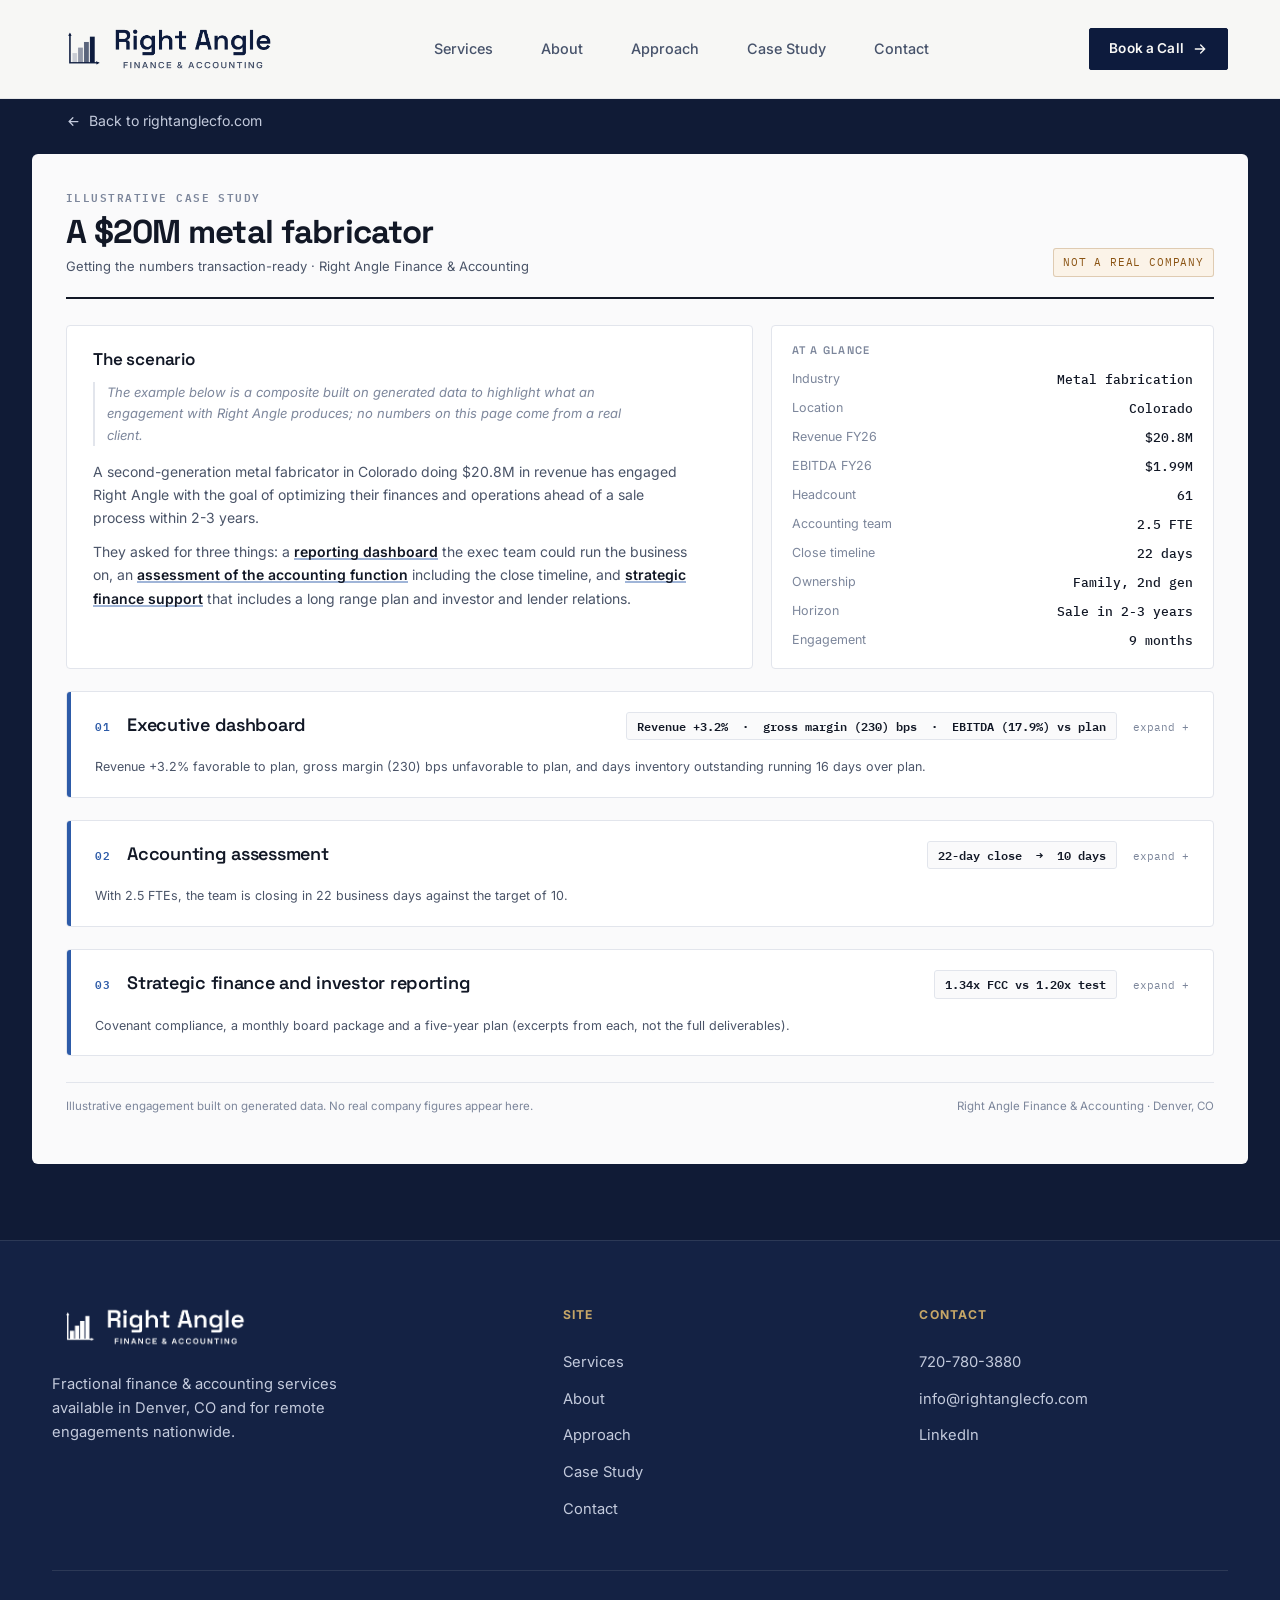
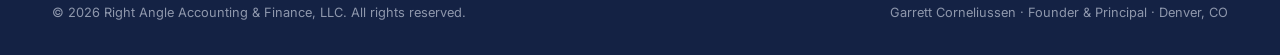
==== commit 624dfa93: "Reword the collapsed blurbs on sections 02 and 03 Co-Authored-By: Claude Opus 5 <noreply@anthropic.c" ====
--- a/case-study.html
+++ b/case-study.html
@@ -483,8 +483,8 @@
       <h2 class="ttl">Accounting assessment</h2>
       <span class="kpi">22-day close &nbsp;&rarr;&nbsp; 10 days</span>
       <span class="chev"></span>
-      <span class="teaser">A 2.5 FTE function closing in 22 business days against a diligence
-        expectation of 10. Where it is strong, where it breaks, and what it takes to get there.</span>
+      <span class="teaser">With 2.5 FTEs, the team is closing in 22 business days against the
+        target of 10.</span>
     </summary>
     <div class="inner">
 
@@ -646,8 +646,8 @@
       <h2 class="ttl">Strategic finance and investor reporting</h2>
       <span class="kpi">1.34x FCC vs 1.20x test</span>
       <span class="chev"></span>
-      <span class="teaser">Covenant compliance, a monthly board package and a five-year plan. Excerpts
-        from each, not the full deliverables.</span>
+      <span class="teaser">Covenant compliance, a monthly board package and a five-year plan
+        (excerpts from each, not the full deliverables).</span>
     </summary>
     <div class="inner">
 
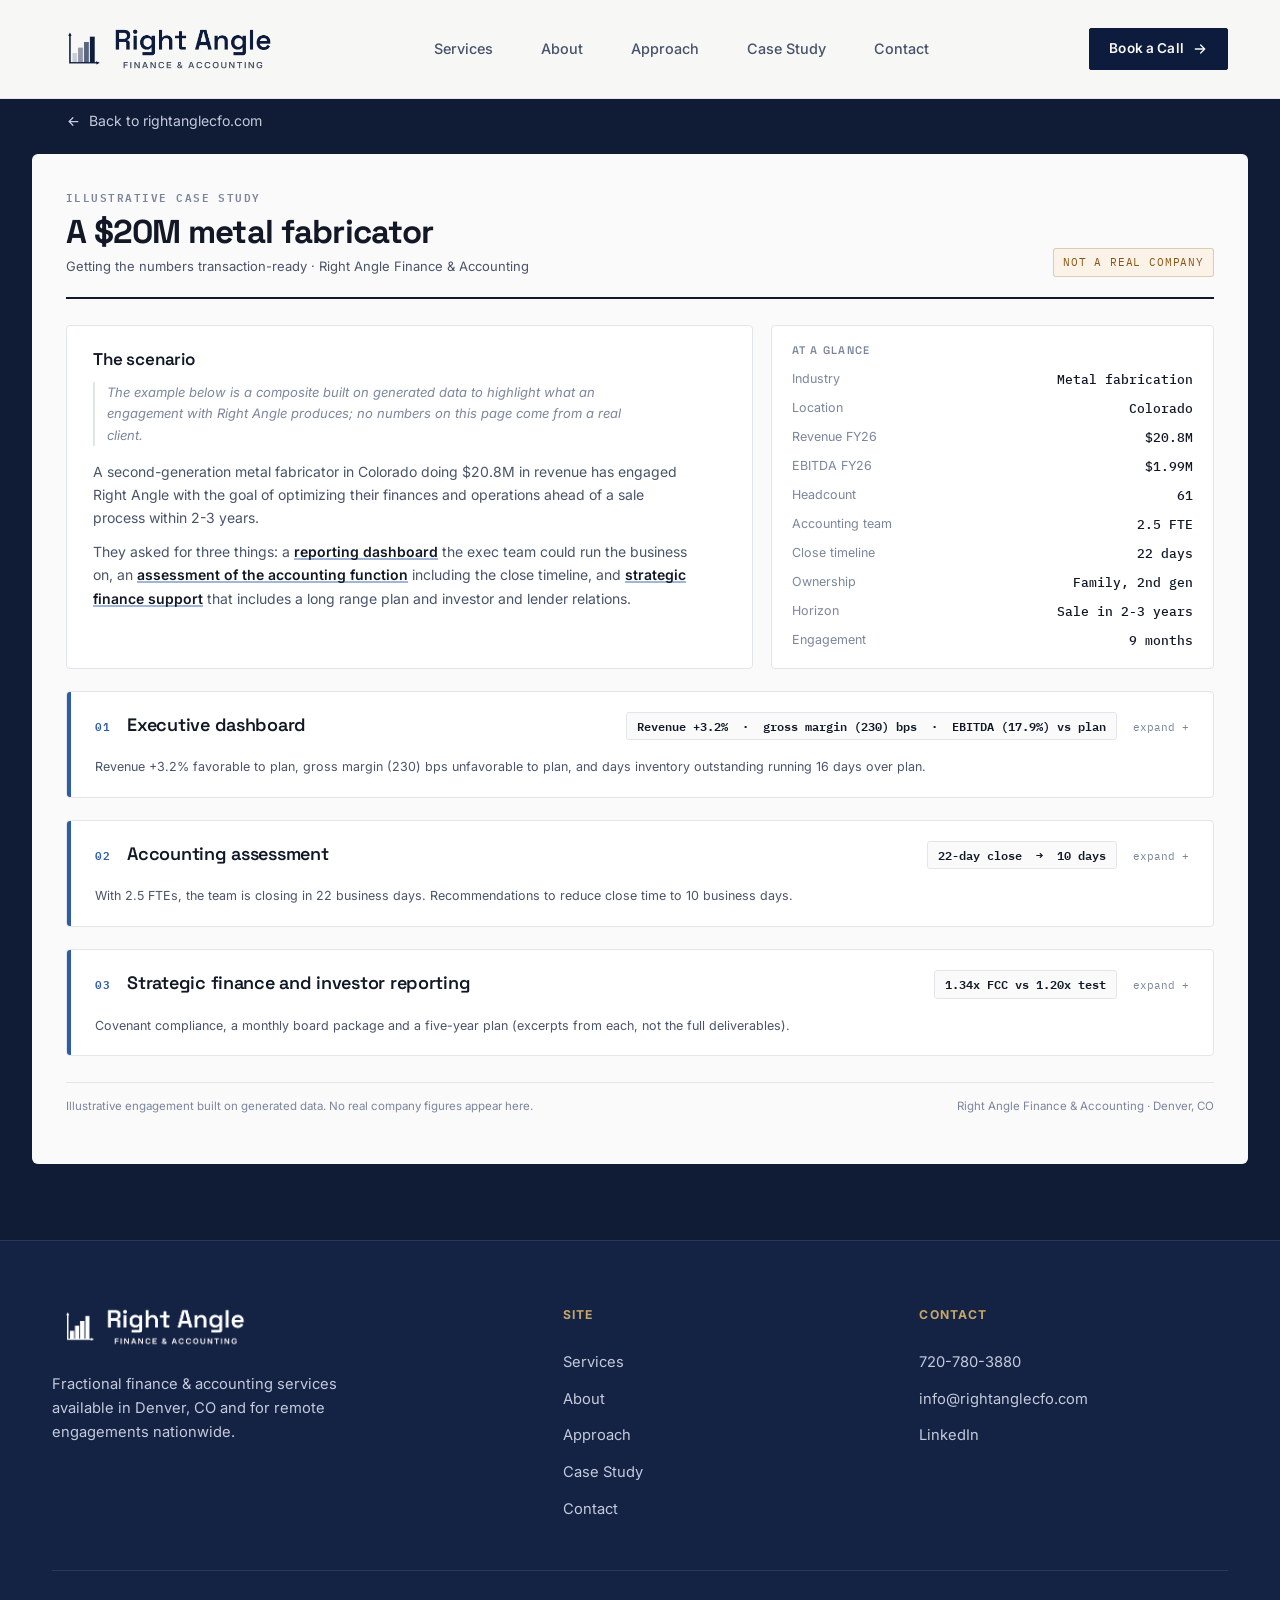
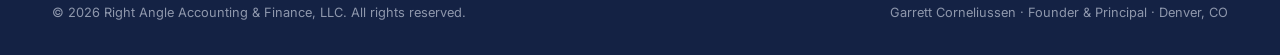
==== commit 81575fec: "Reword the section 02 blurb to name the recommendations Co-Authored-By: Claude Opus 5 <noreply@anthr" ====
--- a/case-study.html
+++ b/case-study.html
@@ -483,8 +483,8 @@
       <h2 class="ttl">Accounting assessment</h2>
       <span class="kpi">22-day close &nbsp;&rarr;&nbsp; 10 days</span>
       <span class="chev"></span>
-      <span class="teaser">With 2.5 FTEs, the team is closing in 22 business days against the
-        target of 10.</span>
+      <span class="teaser">With 2.5 FTEs, the team is closing in 22 business days. Recommendations
+        to reduce close time to 10 business days.</span>
     </summary>
     <div class="inner">
 
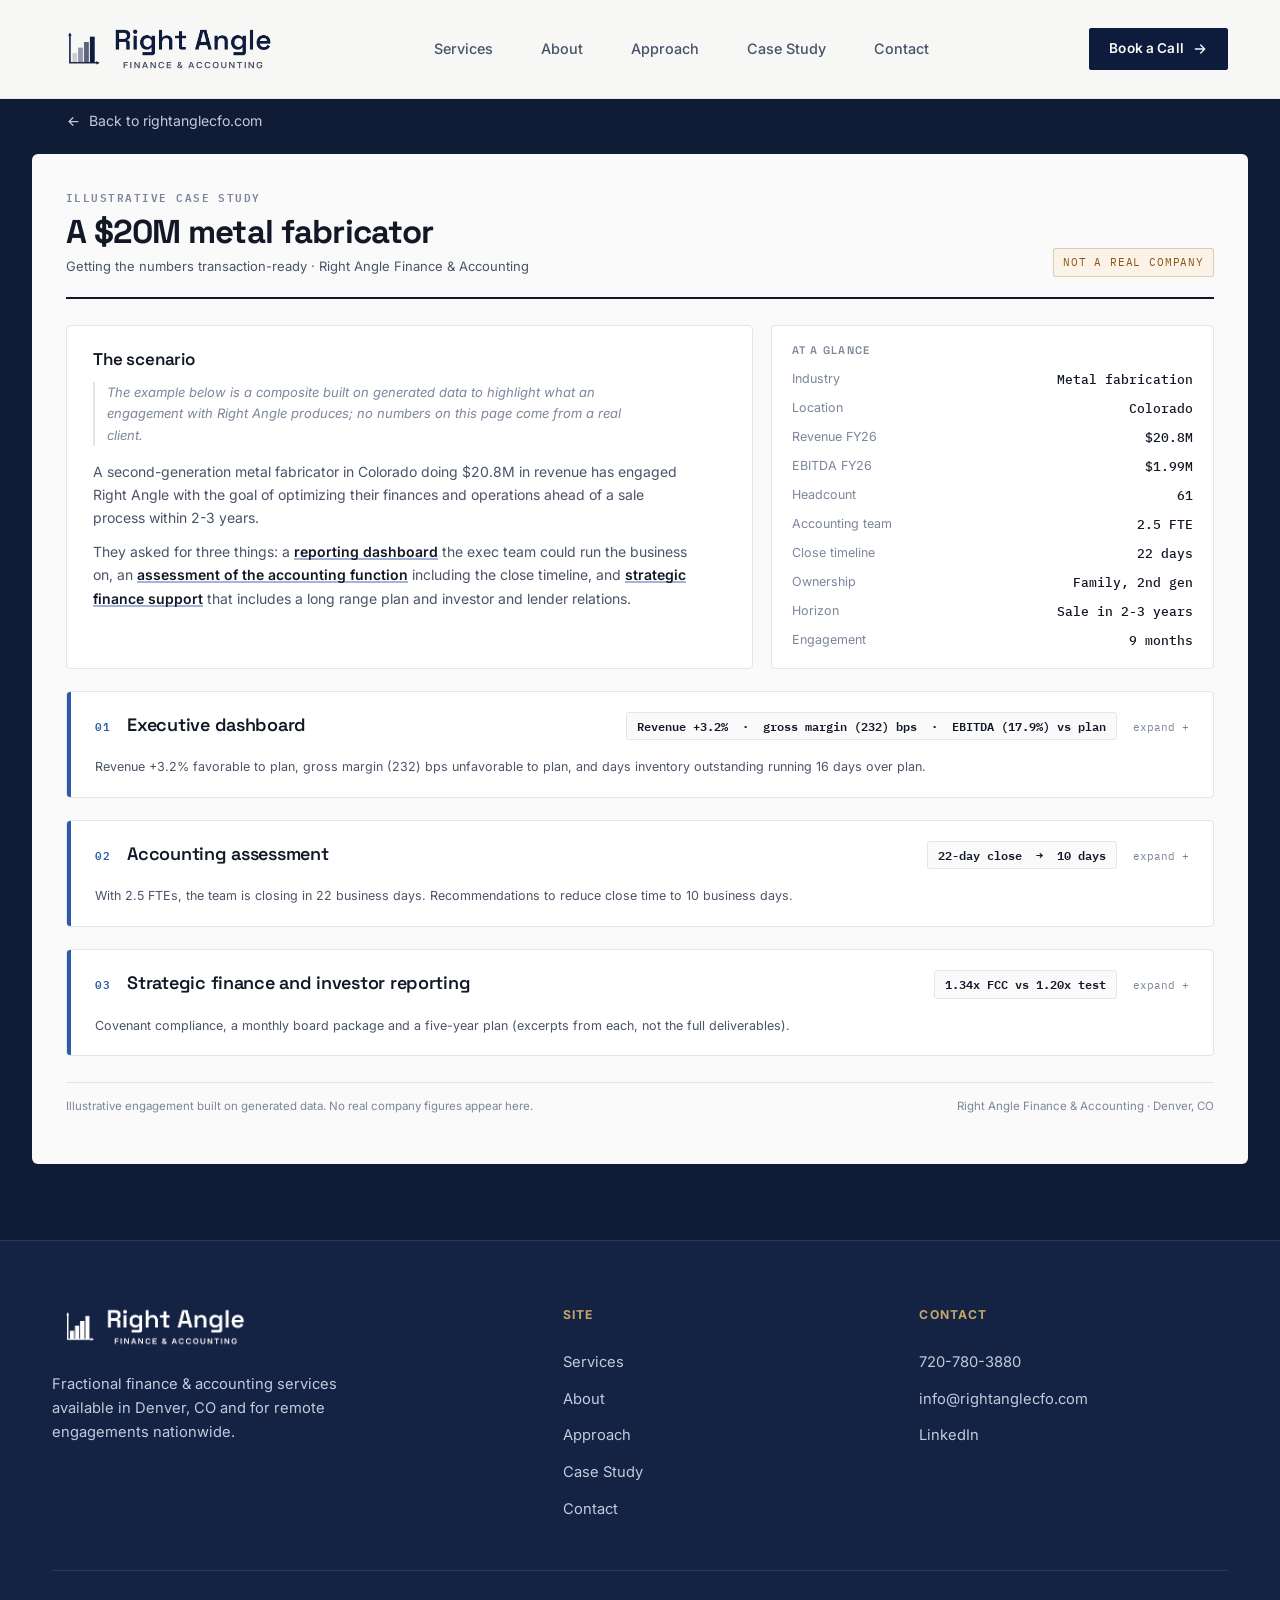
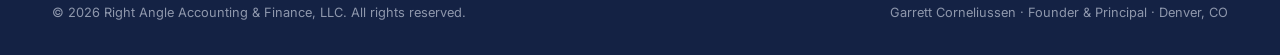
==== commit 2570dc81: "Case study: rename the revenue/margin card, fix its legend, correct the margin miss to 232 bps, move" ====
--- a/case-study.html
+++ b/case-study.html
@@ -43,6 +43,7 @@
   --warn-ink:#8A5312;
   --good:#2F7A52;
   --good-bg:#EDF6F0;
+  --accent-bg:#EDF2FA;
   --s1:#1F4E9C; --s2:#2F8D6A; --s3:#C9761A; --s4:#9C3F74;
   --navyband:#1F3251;
   --font-display:'Space Grotesk',system-ui,-apple-system,'Segoe UI',sans-serif;
@@ -134,6 +135,7 @@
 .cs-scope .legend{display:flex;gap:14px;margin:0 0 10px;font-size:11.5px;color:var(--ink-2);flex-wrap:wrap}
 .cs-scope .legend span{display:flex;align-items:center;gap:6px;white-space:nowrap}
 .cs-scope .swatch{width:10px;height:10px;border-radius:2px;display:inline-block}
+.cs-scope .legend svg{width:20px;height:8px;flex:none;overflow:visible}
 .cs-scope .seg{display:flex;border:1px solid var(--hair);border-radius:3px;overflow:hidden;flex:none}
 .cs-scope .seg button{font-family:var(--font-mono);font-size:10.5px;letter-spacing:.04em;
   border:0;background:var(--panel);color:var(--ink-3);padding:5px 9px;cursor:pointer;
@@ -193,6 +195,9 @@
 .cs-scope .days{font-family:var(--font-mono);color:var(--s2);font-weight:600}
 .cs-scope .days.dn{color:var(--accent-2)}
 .cs-scope .mono2{font-family:var(--font-mono);font-size:11.5px;color:var(--ink-2);white-space:nowrap}
+.cs-scope .dg-t{font-family:var(--font-display);font-size:12.5px;font-weight:600;fill:var(--ink)}
+.cs-scope .dg-f{font-family:var(--font-body);font-size:11px;fill:var(--ink-2)}
+.cs-scope .dg-l{font-family:var(--font-mono);font-size:10.5px;font-weight:600;letter-spacing:.03em}
 .cs-scope .muted{color:var(--ink-3)}
 .cs-scope .cols{display:grid;grid-template-columns:1fr 1fr;gap:16px}
 .cs-scope .block{border:1px solid var(--hair);border-radius:4px;padding:18px 20px;background:var(--surface)}
@@ -340,17 +345,17 @@
     <summary>
       <span class="num">01</span>
       <h2 class="ttl">Executive dashboard</h2>
-      <span class="kpi">Revenue +3.2% &nbsp;&middot;&nbsp; gross margin (230) bps &nbsp;&middot;&nbsp;
+      <span class="kpi">Revenue +3.2% &nbsp;&middot;&nbsp; gross margin (232) bps &nbsp;&middot;&nbsp;
         EBITDA (17.9%) vs plan</span>
       <span class="chev"></span>
-      <span class="teaser">Revenue +3.2% favorable to plan, gross margin (230) bps unfavorable to
+      <span class="teaser">Revenue +3.2% favorable to plan, gross margin (232) bps unfavorable to
         plan, and days inventory outstanding running 16 days over plan.</span>
     </summary>
     <div class="inner">
 
       <div class="thesis">
         <h4>FY26 revenue finished <b>+$0.7M / +3.2% favorable to plan</b> on a 19.8% CAGR. Gross
-            margin came in <b>(230) bps unfavorable to plan</b>, primarily driven by higher raw
+            margin came in <b>(232) bps unfavorable to plan</b>, primarily driven by higher raw
             materials costs.</h4>
       </div>
 
@@ -369,13 +374,15 @@
       <div class="grid">
         <div class="card chart">
           <div class="hd">
-            <h4>Revenue and gross margin against plan</h4>
+            <h4>Revenue and gross margin vs plan</h4>
             <div class="seg" id="seg1" role="group" aria-label="Period"></div>
           </div>
           <p class="note" id="n1"></p>
           <div class="legend">
-            <span><i class="swatch" style="background:var(--accent)"></i>Actual</span>
-            <span><i class="swatch" style="background:var(--ink);height:3px;border-radius:0"></i>Plan</span>
+            <span><i class="swatch" style="background:var(--accent)"></i>Revenue actual</span>
+            <span><i class="swatch" style="background:var(--ink);height:3px;border-radius:0"></i>Revenue plan</span>
+            <span><svg width="20" height="8" aria-hidden="true"><line x1="0" y1="4" x2="20" y2="4" stroke="var(--accent-2)" stroke-width="2.2"/></svg>Gross margin actual</span>
+            <span><svg width="20" height="8" aria-hidden="true"><line x1="0" y1="4" x2="20" y2="4" stroke="var(--ink-3)" stroke-width="1.6" stroke-dasharray="5 3"/></svg>Gross margin plan</span>
           </div>
           <div id="c1"></div>
         </div>
@@ -439,14 +446,17 @@
         <div class="card chart">
           <div class="hd">
             <h4>Overtime as a share of direct hours</h4>
-            <div class="seg" id="seg2" role="group" aria-label="Period"></div>
           </div>
           <p class="note" id="n2"></p>
           <div class="legend" id="lg6"></div>
           <div id="c6"></div>
         </div>
         <div class="card chart">
-          <h4>Overtime expense by department</h4>
+          <div class="hd">
+            <h4>Overtime expense by department</h4>
+            <div class="seg" id="seg3" role="group" aria-label="Period"></div>
+          </div>
+          <p class="note" id="n7"></p>
           <div id="c7"></div>
         </div>
         <div class="card chart wide">
@@ -461,7 +471,7 @@
       <div class="find">
         <h4>Key insights</h4>
         <ol>
-          <li><b>Revenue beat plan by <span class="mono">3.2%</span> while gross margin missed it by <span class="mono">230 bps</span>, costing <span class="mono">$434K</span> of budgeted EBITDA.</b> The plan assumed the January price increase would hold margin at <span class="mono">26.8%</span>. It did not, and the gap widened through the year to <span class="mono">270 bps</span> behind in Q4.</li>
+          <li><b>Revenue beat plan by <span class="mono">3.2%</span> while gross margin missed it by <span class="mono">232 bps</span>, costing <span class="mono">$434K</span> of budgeted EBITDA.</b> The plan assumed the January price increase would hold margin at <span class="mono">26.8%</span>. It did not, and the gap widened through the year to <span class="mono">270 bps</span> behind in Q4.</li>
           <li><b>Raw material inflation is three quarters of the margin decline on its own.</b> Price realization of <span class="mono">$987K</span> all but offset <span class="mono">$973K</span> of material cost in dollars, but it does not offset it in rate: price adds to the revenue denominator as well as to gross profit, so it recovered <span class="mono">347 bps</span> against <span class="mono">468 bps</span> taken by materials. Direct labor cost another <span class="mono">77 bps</span> and scrap <span class="mono">31 bps</span>, which is the <span class="mono">216 bps</span> decline from FY25.</li>
           <li><b>Product mix is not the problem.</b> On constant-price revenue, mix is <span class="mono">+15 bps</span>. Unit volume grew <span class="mono">24.8%</span> against revenue growth of <span class="mono">19.8%</span>, so any bridge built on average gross profit per unit charges the difference to mix and lets material cost off the hook.</li>
           <li><b>Revenue grew <span class="mono">$3.4M</span> and only <span class="mono">$128K</span> of it reached EBITDA.</b> Net income finished flat at <span class="mono">$569K</span> against <span class="mono">$571K</span>. Every line below gross profit improved as a share of revenue: SG&amp;A by <span class="mono">81 bps</span>, depreciation <span class="mono">33 bps</span>, R&amp;D <span class="mono">19 bps</span>. Cost of sales gave back <span class="mono">216 bps</span> and took the year with it.</li>
@@ -514,6 +524,82 @@
             <li><b>No account reconciliation schedule.</b> Balance sheet accounts are reviewed when
                 something looks wrong.</li>
           </ul>
+        </div>
+      </div>
+
+      <div class="sect"><h3>Systems and reporting</h3></div>
+      <div class="grid">
+        <div class="card chart">
+          <h4>Today</h4>
+          <p class="note">The job tracker already knows what every job cost. Nothing carries
+             that to the ledger except a person retyping a report once a month.</p>
+          <svg viewBox="0 0 500 298" role="img" aria-label="Today: the shop floor job tracker does not connect to the ERP general ledger. The gap is bridged by a printed production report keyed in by hand at close as one summary journal entry, and the ledger ends up with cost of sales at standard plus one plug for the $2.13M difference.">
+            <defs><marker id="dgA" viewBox="0 0 10 10" refX="9" refY="5" markerWidth="5" markerHeight="5" orient="auto">
+              <path d="M0,1 L9,5 L0,9 z" fill="var(--ink-3)"/></marker></defs>
+
+            <rect x="30" y="6" width="440" height="70" rx="3" fill="var(--panel)" stroke="var(--hair)"/>
+            <text x="46" y="28" class="dg-t">Shop floor job tracker</text>
+            <text x="46" y="47" class="dg-f">Hours, material issued and units scrapped, by job</text>
+            <text x="46" y="64" class="dg-f">Knows what every job actually cost</text>
+
+            <line x1="250" y1="76" x2="250" y2="98" stroke="var(--ink-3)" stroke-width="1.2"/>
+            <line x1="236" y1="110" x2="264" y2="100" stroke="var(--accent-2)" stroke-width="2"/>
+            <line x1="236" y1="118" x2="264" y2="108" stroke="var(--accent-2)" stroke-width="2"/>
+            <line x1="250" y1="120" x2="250" y2="132" stroke="var(--ink-3)" stroke-width="1.2"/>
+            <text x="276" y="113" class="dg-l" fill="var(--accent-2)">no interface</text>
+
+            <rect x="106" y="132" width="288" height="64" rx="3" fill="var(--warn-bg)"
+                  stroke="var(--accent-2)" stroke-dasharray="4 3"/>
+            <text x="122" y="153" class="dg-f" fill="var(--warn-ink)">Printed production report</text>
+            <text x="122" y="170" class="dg-f" fill="var(--warn-ink)">Keyed in by hand at close</text>
+            <text x="122" y="187" class="dg-f" fill="var(--warn-ink)">One summary journal entry, monthly</text>
+
+            <line x1="250" y1="196" x2="250" y2="220" stroke="var(--ink-3)" stroke-width="1.2" marker-end="url(#dgA)"/>
+
+            <rect x="30" y="226" width="440" height="70" rx="3" fill="var(--panel)" stroke="var(--hair)"/>
+            <text x="46" y="248" class="dg-t">ERP general ledger</text>
+            <text x="46" y="267" class="dg-f">Cost of sales relieved at standard on shipment</text>
+            <text x="46" y="284" class="dg-f">One plug for the $2.13M difference, no detail behind it</text>
+          </svg>
+        </div>
+
+        <div class="card chart">
+          <h4>What the reporting runs on</h4>
+          <p class="note">The dashboard does not wait on that gap being closed. Both systems
+             already export; the join and the refresh are built and scheduled as part of the
+             engagement, and the ledger is left exactly as it is.</p>
+          <svg viewBox="0 0 500 298" role="img" aria-label="What the reporting runs on: the shop floor job tracker and the ERP order and sales data both feed a scheduled extract and join built during the engagement, which feeds a reporting layer carrying margin by product line, customer and region, plus working capital, backlog and labor. The general ledger is not changed.">
+            <defs><marker id="dgB" viewBox="0 0 10 10" refX="9" refY="5" markerWidth="5" markerHeight="5" orient="auto">
+              <path d="M0,1 L9,5 L0,9 z" fill="var(--accent)"/></marker></defs>
+
+            <rect x="18" y="6" width="222" height="66" rx="3" fill="var(--panel)" stroke="var(--hair)"/>
+            <text x="32" y="27" class="dg-t">Shop floor job tracker</text>
+            <text x="32" y="45" class="dg-f">Hours, material, scrap</text>
+            <text x="32" y="61" class="dg-f">by job</text>
+
+            <rect x="260" y="6" width="222" height="66" rx="3" fill="var(--panel)" stroke="var(--hair)"/>
+            <text x="274" y="27" class="dg-t">ERP order and sales data</text>
+            <text x="274" y="45" class="dg-f">Revenue, customer,</text>
+            <text x="274" y="61" class="dg-f">product line, standards</text>
+
+            <line x1="129" y1="72" x2="129" y2="110" stroke="var(--accent)" stroke-width="1.6"/>
+            <line x1="371" y1="72" x2="371" y2="110" stroke="var(--accent)" stroke-width="1.6"/>
+            <text x="250" y="95" class="dg-l" fill="var(--accent)" text-anchor="middle">scheduled export</text>
+
+            <rect x="76" y="110" width="348" height="68" rx="3" fill="var(--accent-bg)"
+                  stroke="var(--accent)" stroke-width="1.4"/>
+            <text x="92" y="131" class="dg-t" fill="var(--accent)">Extract and join</text>
+            <text x="92" y="149" class="dg-f">Built and automated during the engagement</text>
+            <text x="92" y="165" class="dg-f">Runs on a schedule, nothing retyped</text>
+
+            <line x1="250" y1="178" x2="250" y2="208" stroke="var(--accent)" stroke-width="1.6" marker-end="url(#dgB)"/>
+
+            <rect x="48" y="214" width="404" height="80" rx="3" fill="var(--panel)" stroke="var(--hair)"/>
+            <text x="64" y="236" class="dg-t">Reporting layer</text>
+            <text x="64" y="254" class="dg-f">Margin by product line, customer and region</text>
+            <text x="64" y="270" class="dg-f">Working capital, backlog, labor</text>
+            <text x="64" y="287" class="dg-f" fill="var(--ink-3)">The general ledger is not touched</text>
+          </svg>
         </div>
       </div>
 
@@ -771,7 +857,7 @@
 </script>
 
 <script>
-const D = {"quarters":[{"q":"2025-Q1","rev":3336826,"gm":29.3,"lab":"Q1'25","brev":null,"bgm":null,"rev_v":-10.8,"gm_v":180},{"q":"2025-Q2","rev":4682761,"gm":28.8,"lab":"Q2'25","brev":null,"bgm":null,"rev_v":15.0,"gm_v":130},{"q":"2025-Q3","rev":4059420,"gm":27.0,"lab":"Q3'25","brev":null,"bgm":null,"rev_v":3.7,"gm_v":-50},{"q":"2025-Q4","rev":5283183,"gm":22.8,"lab":"Q4'25","brev":null,"bgm":null,"rev_v":18.2,"gm_v":-470},{"q":"2026-Q1","rev":4235930,"gm":27.0,"lab":"Q1'26","brev":4651499,"bgm":26.8,"rev_v":-8.9,"gm_v":20},{"q":"2026-Q2","rev":5680785,"gm":24.8,"lab":"Q2'26","brev":5063866,"bgm":26.8,"rev_v":12.2,"gm_v":-200},{"q":"2026-Q3","rev":5403022,"gm":22.6,"lab":"Q3'26","brev":4865930,"bgm":26.8,"rev_v":11.0,"gm_v":-420},{"q":"2026-Q4","rev":5473222,"gm":24.1,"lab":"Q4'26","brev":5558706,"bgm":26.8,"rev_v":-1.5,"gm_v":-270}],"lines":[{"name":"Custom Fabrication","rev":22903857,"var":1721434,"gm":25.7},{"name":"Structural Assemblies","rev":12038865,"var":988618,"gm":23.0},{"name":"Precision Components","rev":2282131,"var":178368,"gm":28.5},{"name":"Replacement Parts","rev":930295,"var":53750,"gm":44.8}],"customers":[{"name":"Customer 01","rev":3157393,"gm":19.8,"share":15.2},{"name":"Customer 02","rev":1917280,"gm":20.6,"share":9.2},{"name":"Customer 03","rev":1497323,"gm":24.7,"share":7.2},{"name":"Customer 04","rev":1449844,"gm":24.1,"share":7.0},{"name":"Customer 05","rev":1250431,"gm":24.1,"share":6.0},{"name":"Customer 06","rev":1052368,"gm":22.6,"share":5.1},{"name":"Customer 07","rev":946437,"gm":24.6,"share":4.6},{"name":"Customer 08","rev":867690,"gm":25.4,"share":4.2},{"name":"Customer 09","rev":711891,"gm":25.3,"share":3.4},{"name":"Customer 10","rev":703307,"gm":23.8,"share":3.4}],"lineYear":[{"name":"Custom Fabrication","year":2025,"gm":27.0},{"name":"Custom Fabrication","year":2026,"gm":24.6},{"name":"Precision Components","year":2025,"gm":30.8},{"name":"Precision Components","year":2026,"gm":26.5},{"name":"Replacement Parts","year":2025,"gm":46.5},{"name":"Replacement Parts","year":2026,"gm":43.5},{"name":"Structural Assemblies","year":2025,"gm":23.6},{"name":"Structural Assemblies","year":2026,"gm":22.5}],"payroll":[{"m":"2025-01","otpct":4.1,"prem":4993,"t3":null,"t6":null},{"m":"2025-02","otpct":4.7,"prem":5381,"t3":null,"t6":null},{"m":"2025-03","otpct":5.0,"prem":6773,"t3":4.6,"t6":null},{"m":"2025-04","otpct":5.5,"prem":7802,"t3":5.1,"t6":null},{"m":"2025-05","otpct":6.6,"prem":9002,"t3":5.7,"t6":null},{"m":"2025-06","otpct":6.4,"prem":8967,"t3":6.2,"t6":5.4},{"m":"2025-07","otpct":7.2,"prem":8783,"t3":6.7,"t6":5.9},{"m":"2025-08","otpct":8.0,"prem":11171,"t3":7.2,"t6":6.4},{"m":"2025-09","otpct":7.8,"prem":11588,"t3":7.7,"t6":6.9},{"m":"2025-10","otpct":8.5,"prem":13601,"t3":8.1,"t6":7.4},{"m":"2025-11","otpct":9.0,"prem":14171,"t3":8.4,"t6":7.8},{"m":"2025-12","otpct":9.5,"prem":14949,"t3":9.0,"t6":8.3},{"m":"2026-01","otpct":9.3,"prem":12942,"t3":9.3,"t6":8.7},{"m":"2026-02","otpct":10.4,"prem":13215,"t3":9.7,"t6":9.1},{"m":"2026-03","otpct":11.6,"prem":17569,"t3":10.4,"t6":9.7},{"m":"2026-04","otpct":10.3,"prem":15965,"t3":10.8,"t6":10.0},{"m":"2026-05","otpct":12.2,"prem":19326,"t3":11.4,"t6":10.5},{"m":"2026-06","otpct":12.2,"prem":18042,"t3":11.6,"t6":11.0},{"m":"2026-07","otpct":12.2,"prem":15971,"t3":12.2,"t6":11.5},{"m":"2026-08","otpct":14.6,"prem":22763,"t3":13.0,"t6":12.2},{"m":"2026-09","otpct":14.1,"prem":23972,"t3":13.6,"t6":12.6},{"m":"2026-10","otpct":13.1,"prem":22812,"t3":13.9,"t6":13.1},{"m":"2026-11","otpct":14.5,"prem":25101,"t3":13.9,"t6":13.4},{"m":"2026-12","otpct":15.3,"prem":28880,"t3":14.3,"t6":14.0}],"depts":[{"name":"Machining","otpct":15.8,"prem":257553},{"name":"Fabrication","otpct":9.9,"prem":233279},{"name":"Welding","otpct":15.8,"prem":166788},{"name":"Finishing","otpct":9.9,"prem":52054}],"backlog":[{"m":"2025-01","val":3203065,"wk":10.4,"age":26},{"m":"2025-02","val":3255191,"wk":11.4,"age":27},{"m":"2025-03","val":3581173,"wk":10.7,"age":29},{"m":"2025-04","val":3966119,"wk":12.1,"age":30},{"m":"2025-05","val":3785896,"wk":10.1,"age":31},{"m":"2025-06","val":3752478,"wk":10.4,"age":32},{"m":"2025-07","val":3825915,"wk":13.2,"age":33},{"m":"2025-08","val":3967206,"wk":11.0,"age":35},{"m":"2025-09","val":4189866,"wk":11.1,"age":36},{"m":"2025-10","val":4399723,"wk":10.3,"age":37},{"m":"2025-11","val":4245180,"wk":9.9,"age":39},{"m":"2025-12","val":4373741,"wk":9.7,"age":42},{"m":"2026-01","val":4300398,"wk":11.1,"age":43},{"m":"2026-02","val":4391725,"wk":12.8,"age":45},{"m":"2026-03","val":4554944,"wk":12.9,"age":43},{"m":"2026-04","val":4611484,"wk":10.9,"age":42},{"m":"2026-05","val":4790674,"wk":11.9,"age":47},{"m":"2026-06","val":4983671,"wk":13.9,"age":46},{"m":"2026-07","val":4883652,"wk":13.5,"age":50},{"m":"2026-08","val":4981089,"wk":12.8,"age":49},{"m":"2026-09","val":5269900,"wk":12.9,"age":53},{"m":"2026-10","val":5931633,"wk":14.2,"age":53},{"m":"2026-11","val":6290759,"wk":15.2,"age":57},{"m":"2026-12","val":6472284,"wk":13.5,"age":59}],"totals":{"rev25":17362190,"rev26":20792958,"gm25":26.6,"gm26":24.5,"var26":2126712,"varpct26":15.7,"dso":53,"revgrowth":19.8,"ot25":7.0,"ot26":12.6,"prem26":236558,"premTot":353739,"head26":61,"bl_start":3203062,"bl_end":4740535,"bl_growth":48,"wk_start":9.6,"wk_end":11.9,"age_start":26,"age_end":42,"cagr":19.8,"gm_bps":-216,"gp25":4624734,"gp26":5090312,"t3_gm":24.3,"t6_gm":23.5,"t3_ot":14.3,"t6_ot":14.0,"brev25":16200000,"brev26":20140000,"bgm25":27.5,"bgm26":26.8,"rev_v26":3.2,"gm_v26":-230,"ebitda":1986312,"bebitda26":2420000,"ebitda_v26":-17.9,"lq_lab":"Q4'26","lq_rev_v":-1.5,"lq_gm_v":-270,"lq_rev":5473222,"lq_gm":24.1,"ccc_start":58.6,"ccc_end":73.8,"nwc_start":2362728,"nwc_end":4873649,"dio_start":47.5,"dio_end":64.2,"dpo_start":33.2,"dpo_end":41.7,"dso_start":44.3,"dso_end":51.3,"n_cust":41,"top20_pct26":65.2,"top20_pct25":64.7,"top1_name":"Customer 01","top1_sh":15.2,"top1_gm":19.8,"port_ex_gm":25.3,"top1_bps":-555,"ebitda25":1858734,"ni25":571297,"ni26":568690,"br":{"Volume":650997,"Price":986792,"Product mix":29912,"Raw materials":-973075,"Direct labor":-160918,"Overhead":-3778,"Scrap & rework":-64352},"mbr":{"Price":347,"Product mix":15,"Raw materials":-468,"Direct labor":-77,"Overhead":-2,"Scrap & rework":-31},"gm25x":26.6,"gm26x":24.5,"nm25":3.3,"nm26":2.7,"nmP":4.6,"ebm25":10.7,"ebm26":9.6,"ebmP":12.0,"inc_rev":3430768,"inc_eb":127578,"flow":3.7,"rg_top":"West","rg_top_sh":46.0,"rg_top_gm":22.5,"rg_top_bps":-200,"rg_fast":"Outside US","rg_fast_g":33.4,"ot_pay26":709674,"ot_payTot":1061218,"ot_sh25":10.2,"ot_sh26":18.0,"gm30":28.1},"bridge":[{"label":"FY25 gross profit","val":4624734,"kind":"total"},{"label":"Volume","val":650997,"kind":"step"},{"label":"Price","val":986792,"kind":"step"},{"label":"Product mix","val":29912,"kind":"step"},{"label":"Raw materials","val":-973075,"kind":"step"},{"label":"Direct labor","val":-160918,"kind":"step"},{"label":"Overhead","val":-3778,"kind":"step"},{"label":"Scrap & rework","val":-64352,"kind":"step"},{"label":"FY26 gross profit","val":5090312,"kind":"total"}],"months":[{"m":"2025-01","rev":1364268,"gm":29.5,"t3":null,"t6":null},{"m":"2025-02","rev":948285,"gm":30.9,"t3":null,"t6":null},{"m":"2025-03","rev":1024273,"gm":27.6,"t3":29.3,"t6":null},{"m":"2025-04","rev":1265146,"gm":30.1,"t3":29.5,"t6":null},{"m":"2025-05","rev":2173844,"gm":26.9,"t3":28.2,"t6":null},{"m":"2025-06","rev":1243771,"gm":31.0,"t3":29.3,"t6":29.3},{"m":"2025-07","rev":1178769,"gm":27.2,"t3":28.4,"t6":29.0},{"m":"2025-08","rev":1020585,"gm":26.4,"t3":28.2,"t6":28.2},{"m":"2025-09","rev":1860065,"gm":27.1,"t3":26.9,"t6":28.1},{"m":"2025-10","rev":1731572,"gm":24.5,"t3":26.0,"t6":27.2},{"m":"2025-11","rev":1289930,"gm":18.1,"t3":23.2,"t6":25.7},{"m":"2025-12","rev":2261681,"gm":24.0,"t3":22.2,"t6":24.6},{"m":"2026-01","rev":1227211,"gm":26.6,"t3":22.9,"t6":24.4},{"m":"2026-02","rev":1724447,"gm":27.3,"t3":26.0,"t6":24.6},{"m":"2026-03","rev":1284271,"gm":26.8,"t3":26.9,"t6":24.6},{"m":"2026-04","rev":1332258,"gm":24.1,"t3":26.1,"t6":24.5},{"m":"2026-05","rev":2123036,"gm":27.2,"t3":26.0,"t6":26.0},{"m":"2026-06","rev":2225491,"gm":23.0,"t3":24.8,"t6":25.8},{"m":"2026-07","rev":2007531,"gm":23.3,"t3":24.5,"t6":25.3},{"m":"2026-08","rev":2035982,"gm":21.1,"t3":22.5,"t6":24.2},{"m":"2026-09","rev":1359509,"gm":23.7,"t3":22.7,"t6":23.7},{"m":"2026-10","rev":2078021,"gm":22.9,"t3":22.6,"t6":23.5},{"m":"2026-11","rev":1941870,"gm":23.9,"t3":23.5,"t6":23.0},{"m":"2026-12","rev":1453331,"gm":26.0,"t3":24.3,"t6":23.5}],"fin":{"ebitda":1986312,"ebitda_pct":9.6,"opex":3104000,"term":4200000,"revolver":1800000,"debt":6000000,"covenants":[{"name":"Total leverage","test":"\u2264 3.50x","actual":"3.01x","head":"0.49x","state":"pass"},{"name":"Fixed charge coverage","test":"\u2265 1.20x","actual":"1.34x","head":"0.14x","state":"watch"},{"name":"Minimum EBITDA (TTM)","test":"\u2265 $1.75M","actual":"$1.99M","head":"$236K","state":"pass"},{"name":"Maximum capex","test":"\u2264 $900K","actual":"$742K","head":"$158K","state":"pass"}],"lrp":[{"y":"FY25A","rev":17.36,"gm":26.6,"ebitda":1.86,"rv":16.5,"ev":14.8},{"y":"FY26A","rev":20.79,"gm":24.5,"ebitda":1.99,"rv":19.8,"ev":7.0},{"y":"FY27P","rev":23.1,"gm":25.5,"ebitda":2.51,"rv":11.1,"ev":26.1},{"y":"FY28P","rev":25.6,"gm":26.5,"ebitda":3.11,"rv":10.8,"ev":23.9},{"y":"FY29P","rev":28.0,"gm":27.3,"ebitda":3.68,"rv":9.4,"ev":18.3},{"y":"FY30P","rev":30.2,"gm":28.1,"ebitda":4.26,"rv":7.9,"ev":15.8}]},"wc":[{"m":"2025-03","ar":1622437,"inv":1227704,"ap":487414,"dso":44.3,"dio":47.5,"dpo":33.2,"ccc":58.6,"nwc":2362728},{"m":"2025-04","ar":1612850,"inv":1111434,"ap":455550,"dso":45.4,"dio":44.4,"dpo":31.7,"ccc":58.2,"nwc":2268733},{"m":"2025-05","ar":2139850,"inv":1758888,"ap":665830,"dso":43.7,"dio":49.9,"dpo":32.9,"ccc":60.7,"nwc":3232908},{"m":"2025-06","ar":2286804,"inv":1688247,"ap":757050,"dso":44.5,"dio":46.2,"dpo":36.2,"ccc":54.5,"nwc":3218001},{"m":"2025-07","ar":2236369,"inv":1896383,"ap":684675,"dso":44.4,"dio":52.3,"dpo":32.9,"ccc":63.8,"nwc":3448077},{"m":"2025-08","ar":1777228,"inv":1422600,"ap":509668,"dso":47.1,"dio":52.6,"dpo":32.7,"ccc":67.0,"nwc":2690160},{"m":"2025-09","ar":2068382,"inv":1748335,"ap":650857,"dso":46.5,"dio":53.8,"dpo":34.4,"ccc":65.9,"nwc":3165860},{"m":"2025-10","ar":2459094,"inv":2042936,"ap":809135,"dso":48.6,"dio":54.6,"dpo":37.2,"ccc":66.0,"nwc":3692895},{"m":"2025-11","ar":2571887,"inv":2217386,"ap":905794,"dso":48.0,"dio":54.4,"dpo":38.0,"ccc":64.5,"nwc":3883479},{"m":"2025-12","ar":2838270,"inv":2397915,"ap":912508,"dso":49.0,"dio":53.6,"dpo":34.9,"ccc":67.6,"nwc":4323677},{"m":"2026-01","ar":2546284,"inv":2207919,"ap":882767,"dso":48.6,"dio":54.8,"dpo":37.4,"ccc":66.0,"nwc":3871437},{"m":"2026-02","ar":2858745,"inv":2511056,"ap":928894,"dso":50.0,"dio":59.1,"dpo":37.2,"ccc":71.9,"nwc":4440908},{"m":"2026-03","ar":2292161,"inv":1892998,"ap":741105,"dso":49.4,"dio":55.8,"dpo":37.0,"ccc":68.1,"nwc":3444054},{"m":"2026-04","ar":2315426,"inv":2012633,"ap":747668,"dso":48.6,"dio":57.3,"dpo":35.9,"ccc":70.0,"nwc":3580391},{"m":"2026-05","ar":2689238,"inv":2186143,"ap":904766,"dso":51.7,"dio":57.0,"dpo":39.8,"ccc":68.9,"nwc":3970615},{"m":"2026-06","ar":3232389,"inv":2725938,"ap":1062629,"dso":51.9,"dio":58.2,"dpo":38.1,"ccc":72.0,"nwc":4895698},{"m":"2026-07","ar":3758993,"inv":3127554,"ap":1253115,"dso":53.9,"dio":59.4,"dpo":40.0,"ccc":73.4,"nwc":5633431},{"m":"2026-08","ar":3523010,"inv":3272771,"ap":1278586,"dso":51.3,"dio":61.4,"dpo":40.2,"ccc":72.5,"nwc":5517194},{"m":"2026-09","ar":3025854,"inv":2798942,"ap":1180285,"dso":51.1,"dio":61.0,"dpo":42.8,"ccc":69.3,"nwc":4644511},{"m":"2026-10","ar":3020536,"inv":2870294,"ap":1182301,"dso":50.3,"dio":61.7,"dpo":42.5,"ccc":69.5,"nwc":4708530},{"m":"2026-11","ar":2803712,"inv":2792562,"ap":1079352,"dso":47.5,"dio":61.9,"dpo":40.1,"ccc":69.3,"nwc":4516922},{"m":"2026-12","ar":3076669,"inv":2925465,"ap":1128485,"dso":51.3,"dio":64.2,"dpo":41.7,"ccc":73.8,"nwc":4873649}],"blLines":["Custom Fabrication","Structural Assemblies","Precision Components","Replacement Parts"],"backlogLine":[{"m":"2025-01","total":3203062,"age":26,"Custom Fabrication":1922742,"Structural Assemblies":1010643,"Precision Components":191581,"Replacement Parts":78096},{"m":"2025-02","total":3227579,"age":26,"Custom Fabrication":1934957,"Structural Assemblies":1019209,"Precision Components":194002,"Replacement Parts":79411},{"m":"2025-03","total":3380883,"age":27,"Custom Fabrication":2024241,"Structural Assemblies":1068489,"Precision Components":204218,"Replacement Parts":83935},{"m":"2025-04","total":3561917,"age":28,"Custom Fabrication":2129866,"Structural Assemblies":1126621,"Precision Components":216209,"Replacement Parts":89221},{"m":"2025-05","total":3477162,"age":28,"Custom Fabrication":2076483,"Structural Assemblies":1100710,"Precision Components":212096,"Replacement Parts":87873},{"m":"2025-06","total":3461444,"age":29,"Custom Fabrication":2064403,"Structural Assemblies":1096629,"Precision Components":212165,"Replacement Parts":88247},{"m":"2025-07","total":3495981,"age":29,"Custom Fabrication":2082278,"Structural Assemblies":1108473,"Precision Components":215321,"Replacement Parts":89909},{"m":"2025-08","total":3562430,"age":30,"Custom Fabrication":2119078,"Structural Assemblies":1130464,"Precision Components":220474,"Replacement Parts":92414},{"m":"2025-09","total":3667144,"age":31,"Custom Fabrication":2178505,"Structural Assemblies":1164642,"Precision Components":228047,"Replacement Parts":95950},{"m":"2025-10","total":3765836,"age":31,"Custom Fabrication":2234193,"Structural Assemblies":1196961,"Precision Components":235307,"Replacement Parts":99375},{"m":"2025-11","total":3693155,"age":32,"Custom Fabrication":2188186,"Structural Assemblies":1174818,"Precision Components":231867,"Replacement Parts":98284},{"m":"2025-12","total":3753618,"age":34,"Custom Fabrication":2221072,"Structural Assemblies":1195026,"Precision Components":236785,"Replacement Parts":100735},{"m":"2026-01","total":3719125,"age":34,"Custom Fabrication":2197748,"Structural Assemblies":1185012,"Precision Components":235721,"Replacement Parts":100644},{"m":"2026-02","total":3762075,"age":35,"Custom Fabrication":2220179,"Structural Assemblies":1199676,"Precision Components":239568,"Replacement Parts":102652},{"m":"2026-03","total":3838834,"age":34,"Custom Fabrication":2262465,"Structural Assemblies":1225152,"Precision Components":245607,"Replacement Parts":105610},{"m":"2026-04","total":3865424,"age":34,"Custom Fabrication":2275100,"Structural Assemblies":1234646,"Precision Components":248467,"Replacement Parts":107211},{"m":"2026-05","total":3949696,"age":36,"Custom Fabrication":2321594,"Structural Assemblies":1262594,"Precision Components":255069,"Replacement Parts":110439},{"m":"2026-06","total":4040460,"age":36,"Custom Fabrication":2371764,"Structural Assemblies":1292663,"Precision Components":262145,"Replacement Parts":113888},{"m":"2026-07","total":3993421,"age":38,"Custom Fabrication":2341005,"Structural Assemblies":1278659,"Precision Components":260293,"Replacement Parts":113464},{"m":"2026-08","total":4039246,"age":37,"Custom Fabrication":2364682,"Structural Assemblies":1294388,"Precision Components":264497,"Replacement Parts":115679},{"m":"2026-09","total":4175068,"age":39,"Custom Fabrication":2440901,"Structural Assemblies":1339006,"Precision Components":274648,"Replacement Parts":120513},{"m":"2026-10","total":4486274,"age":39,"Custom Fabrication":2619298,"Structural Assemblies":1439991,"Precision Components":296473,"Replacement Parts":130512},{"m":"2026-11","total":4655167,"age":41,"Custom Fabrication":2714223,"Structural Assemblies":1495423,"Precision Components":309040,"Replacement Parts":136481},{"m":"2026-12","total":4740535,"age":42,"Custom Fabrication":2760245,"Structural Assemblies":1524092,"Precision Components":316139,"Replacement Parts":140059}],"conc":{"FY25":{"top":11226932,"rest":6135257,"n_rest":31,"top_pct":64.7,"rest_pct":35.3,"top_gm":25.1,"rest_gm":29.4},"FY26":{"top":13553965,"rest":7238993,"n_rest":31,"top_pct":65.2,"rest_pct":34.8,"top_gm":22.7,"rest_gm":27.8},"total":41},"wcPlan":{"dio":48,"dso":45,"dpo":35},"pnl":[{"label":"Revenue","v":20792958,"p":20140000,"kind":"total","y25":17362190},{"label":"COGS","v":-15702646,"p":-14742480,"kind":"step","y25":-12737456},{"label":"Gross profit","v":5090312,"p":5397520,"kind":"sub","y25":4624734},{"label":"SG&A","v":-2790000,"p":-2657520,"kind":"step","y25":-2470000},{"label":"R&D","v":-314000,"p":-320000,"kind":"step","y25":-296000},{"label":"EBITDA","v":1986312,"p":2420000,"kind":"sub","y25":1858734},{"label":"D&A","v":-731000,"p":-715000,"kind":"step","y25":-668000},{"label":"Interest","v":-509000,"p":-486000,"kind":"step","y25":-441000},{"label":"Taxes","v":-177622,"p":-290122,"kind":"step","y25":-178437},{"label":"Net income","v":568690,"p":928878,"kind":"sub","y25":571297}],"pnl25_ebitda_pct":10.7,"mbridge":[{"label":"FY25 gross margin","val":26.64,"kind":"total"},{"label":"Price","val":347,"kind":"step"},{"label":"Product mix","val":15,"kind":"step"},{"label":"Raw materials","val":-468,"kind":"step"},{"label":"Direct labor","val":-77,"kind":"step"},{"label":"Overhead","val":-2,"kind":"step"},{"label":"Scrap & rework","val":-31,"kind":"step"},{"label":"FY26 gross margin","val":24.48,"kind":"total"}],"mrc":{"rows":[{"name":"Cost of sales","y25":-216,"pl":-232},{"name":"SG&A","y25":81,"pl":-22},{"name":"R&D","y25":19,"pl":8},{"name":"Deprec. & amort.","y25":33,"pl":3},{"name":"Interest","y25":9,"pl":-3},{"name":"Taxes","y25":17,"pl":59}],"nm":[3.29,4.61,2.74],"tot_y25":-56,"tot_pl":-188},"regions":{"rows":[{"key":"West","name":"West","rev":9573850,"rev25":7762684,"share":46.0,"gm":22.5,"gm25":24.2,"growth":23.3,"n":11},{"key":"MW","name":"Midwest","rev":4188807,"rev25":3659201,"share":20.1,"gm":26.1,"gm25":28.9,"growth":14.5,"n":9},{"key":"NE","name":"Northeast","rev":3318184,"rev25":2970367,"share":16.0,"gm":25.8,"gm25":27.8,"growth":11.7,"n":8},{"key":"SE","name":"Southeast","rev":2687881,"rev25":2201956,"share":12.9,"gm":26.4,"gm25":28.6,"growth":22.1,"n":8},{"key":"OUS","name":"Outside US","rev":1024235,"rev25":767982,"share":4.9,"gm":27.2,"gm25":30.7,"growth":33.4,"n":5}],"port":24.5},"lrpAssump":[{"name":"Price increases","metric":"+3.0% a year","text":"Incremental increases across every product line at 3.0% a year against 2.0% input cost inflation. In FY26 price covered material cost and nothing else; this assumes it stops doing that."},{"name":"Overtime","metric":"18.0% &rarr; 11.0% of payroll","text":"Back to roughly the 10.2% the company ran in FY25, through scheduling and cross-training rather than added capacity. Worth $92K a year, which is the extra cost of running those hours at time and a half."},{"name":"Geographic expansion","metric":"54% &rarr; 62% non-West","text":"Growth concentrated in the four under-penetrated regions, which earn 26.2% against the West's 22.5%."},{"name":"Restrained capex","metric":"3.6% &rarr; 2.0% of revenue","text":"Maintenance and repair projects only, no capacity spend. This protects cash and headroom against the $900K capex covenant ahead of a sale. It does not move margin, and the margin path above does not assume it does."}]};
+const D = {"quarters":[{"q":"2025-Q1","rev":3336826,"gm":29.3,"lab":"Q1'25","brev":null,"bgm":null,"rev_v":-10.8,"gm_v":180},{"q":"2025-Q2","rev":4682761,"gm":28.8,"lab":"Q2'25","brev":null,"bgm":null,"rev_v":15.0,"gm_v":130},{"q":"2025-Q3","rev":4059420,"gm":27.0,"lab":"Q3'25","brev":null,"bgm":null,"rev_v":3.7,"gm_v":-50},{"q":"2025-Q4","rev":5283183,"gm":22.8,"lab":"Q4'25","brev":null,"bgm":null,"rev_v":18.2,"gm_v":-470},{"q":"2026-Q1","rev":4235930,"gm":27.0,"lab":"Q1'26","brev":4651499,"bgm":26.8,"rev_v":-8.9,"gm_v":20},{"q":"2026-Q2","rev":5680785,"gm":24.8,"lab":"Q2'26","brev":5063866,"bgm":26.8,"rev_v":12.2,"gm_v":-200},{"q":"2026-Q3","rev":5403022,"gm":22.6,"lab":"Q3'26","brev":4865930,"bgm":26.8,"rev_v":11.0,"gm_v":-420},{"q":"2026-Q4","rev":5473222,"gm":24.1,"lab":"Q4'26","brev":5558706,"bgm":26.8,"rev_v":-1.5,"gm_v":-270}],"lines":[{"name":"Custom Fabrication","rev":22903857,"var":1721434,"gm":25.7},{"name":"Structural Assemblies","rev":12038865,"var":988618,"gm":23.0},{"name":"Precision Components","rev":2282131,"var":178368,"gm":28.5},{"name":"Replacement Parts","rev":930295,"var":53750,"gm":44.8}],"customers":[{"name":"Customer 01","rev":3157393,"gm":19.8,"share":15.2},{"name":"Customer 02","rev":1917280,"gm":20.6,"share":9.2},{"name":"Customer 03","rev":1497323,"gm":24.7,"share":7.2},{"name":"Customer 04","rev":1449844,"gm":24.1,"share":7.0},{"name":"Customer 05","rev":1250431,"gm":24.1,"share":6.0},{"name":"Customer 06","rev":1052368,"gm":22.6,"share":5.1},{"name":"Customer 07","rev":946437,"gm":24.6,"share":4.6},{"name":"Customer 08","rev":867690,"gm":25.4,"share":4.2},{"name":"Customer 09","rev":711891,"gm":25.3,"share":3.4},{"name":"Customer 10","rev":703307,"gm":23.8,"share":3.4}],"lineYear":[{"name":"Custom Fabrication","year":2025,"gm":27.0},{"name":"Custom Fabrication","year":2026,"gm":24.6},{"name":"Precision Components","year":2025,"gm":30.8},{"name":"Precision Components","year":2026,"gm":26.5},{"name":"Replacement Parts","year":2025,"gm":46.5},{"name":"Replacement Parts","year":2026,"gm":43.5},{"name":"Structural Assemblies","year":2025,"gm":23.6},{"name":"Structural Assemblies","year":2026,"gm":22.5}],"payroll":[{"m":"2025-01","otpct":4.1,"prem":4993,"t3":null,"t6":null},{"m":"2025-02","otpct":4.7,"prem":5381,"t3":null,"t6":null},{"m":"2025-03","otpct":5.0,"prem":6773,"t3":4.6,"t6":null},{"m":"2025-04","otpct":5.5,"prem":7802,"t3":5.1,"t6":null},{"m":"2025-05","otpct":6.6,"prem":9002,"t3":5.7,"t6":null},{"m":"2025-06","otpct":6.4,"prem":8967,"t3":6.2,"t6":5.4},{"m":"2025-07","otpct":7.2,"prem":8783,"t3":6.7,"t6":5.9},{"m":"2025-08","otpct":8.0,"prem":11171,"t3":7.2,"t6":6.4},{"m":"2025-09","otpct":7.8,"prem":11588,"t3":7.7,"t6":6.9},{"m":"2025-10","otpct":8.5,"prem":13601,"t3":8.1,"t6":7.4},{"m":"2025-11","otpct":9.0,"prem":14171,"t3":8.4,"t6":7.8},{"m":"2025-12","otpct":9.5,"prem":14949,"t3":9.0,"t6":8.3},{"m":"2026-01","otpct":9.3,"prem":12942,"t3":9.3,"t6":8.7},{"m":"2026-02","otpct":10.4,"prem":13215,"t3":9.7,"t6":9.1},{"m":"2026-03","otpct":11.6,"prem":17569,"t3":10.4,"t6":9.7},{"m":"2026-04","otpct":10.3,"prem":15965,"t3":10.8,"t6":10.0},{"m":"2026-05","otpct":12.2,"prem":19326,"t3":11.4,"t6":10.5},{"m":"2026-06","otpct":12.2,"prem":18042,"t3":11.6,"t6":11.0},{"m":"2026-07","otpct":12.2,"prem":15971,"t3":12.2,"t6":11.5},{"m":"2026-08","otpct":14.6,"prem":22763,"t3":13.0,"t6":12.2},{"m":"2026-09","otpct":14.1,"prem":23972,"t3":13.6,"t6":12.6},{"m":"2026-10","otpct":13.1,"prem":22812,"t3":13.9,"t6":13.1},{"m":"2026-11","otpct":14.5,"prem":25101,"t3":13.9,"t6":13.4},{"m":"2026-12","otpct":15.3,"prem":28880,"t3":14.3,"t6":14.0}],"depts":[{"name":"Machining","otpct":15.8,"prem":257553},{"name":"Fabrication","otpct":9.9,"prem":233279},{"name":"Welding","otpct":15.8,"prem":166788},{"name":"Finishing","otpct":9.9,"prem":52054}],"backlog":[{"m":"2025-01","val":3203065,"wk":10.4,"age":26},{"m":"2025-02","val":3255191,"wk":11.4,"age":27},{"m":"2025-03","val":3581173,"wk":10.7,"age":29},{"m":"2025-04","val":3966119,"wk":12.1,"age":30},{"m":"2025-05","val":3785896,"wk":10.1,"age":31},{"m":"2025-06","val":3752478,"wk":10.4,"age":32},{"m":"2025-07","val":3825915,"wk":13.2,"age":33},{"m":"2025-08","val":3967206,"wk":11.0,"age":35},{"m":"2025-09","val":4189866,"wk":11.1,"age":36},{"m":"2025-10","val":4399723,"wk":10.3,"age":37},{"m":"2025-11","val":4245180,"wk":9.9,"age":39},{"m":"2025-12","val":4373741,"wk":9.7,"age":42},{"m":"2026-01","val":4300398,"wk":11.1,"age":43},{"m":"2026-02","val":4391725,"wk":12.8,"age":45},{"m":"2026-03","val":4554944,"wk":12.9,"age":43},{"m":"2026-04","val":4611484,"wk":10.9,"age":42},{"m":"2026-05","val":4790674,"wk":11.9,"age":47},{"m":"2026-06","val":4983671,"wk":13.9,"age":46},{"m":"2026-07","val":4883652,"wk":13.5,"age":50},{"m":"2026-08","val":4981089,"wk":12.8,"age":49},{"m":"2026-09","val":5269900,"wk":12.9,"age":53},{"m":"2026-10","val":5931633,"wk":14.2,"age":53},{"m":"2026-11","val":6290759,"wk":15.2,"age":57},{"m":"2026-12","val":6472284,"wk":13.5,"age":59}],"totals":{"rev25":17362190,"rev26":20792958,"gm25":26.6,"gm26":24.5,"var26":2126712,"varpct26":15.7,"dso":53,"revgrowth":19.8,"ot25":7.0,"ot26":12.6,"prem26":236558,"premTot":353739,"head26":61,"bl_start":3203062,"bl_end":4740535,"bl_growth":48,"wk_start":9.6,"wk_end":11.9,"age_start":26,"age_end":42,"cagr":19.8,"gm_bps":-216,"gp25":4624734,"gp26":5090312,"t3_gm":24.3,"t6_gm":23.5,"t3_ot":14.3,"t6_ot":14.0,"brev25":16200000,"brev26":20140000,"bgm25":27.5,"bgm26":26.8,"rev_v26":3.2,"gm_v26":-232,"ebitda":1986312,"bebitda26":2420000,"ebitda_v26":-17.9,"lq_lab":"Q4'26","lq_rev_v":-1.5,"lq_gm_v":-270,"lq_rev":5473222,"lq_gm":24.1,"ccc_start":58.6,"ccc_end":73.8,"nwc_start":2362728,"nwc_end":4873649,"dio_start":47.5,"dio_end":64.2,"dpo_start":33.2,"dpo_end":41.7,"dso_start":44.3,"dso_end":51.3,"n_cust":41,"top20_pct26":65.2,"top20_pct25":64.7,"top1_name":"Customer 01","top1_sh":15.2,"top1_gm":19.8,"port_ex_gm":25.3,"top1_bps":-555,"ebitda25":1858734,"ni25":571297,"ni26":568690,"br":{"Volume":650997,"Price":986792,"Product mix":29912,"Raw materials":-973075,"Direct labor":-160918,"Overhead":-3778,"Scrap & rework":-64352},"mbr":{"Price":347,"Product mix":15,"Raw materials":-468,"Direct labor":-77,"Overhead":-2,"Scrap & rework":-31},"gm25x":26.6,"gm26x":24.5,"nm25":3.3,"nm26":2.7,"nmP":4.6,"ebm25":10.7,"ebm26":9.6,"ebmP":12.0,"inc_rev":3430768,"inc_eb":127578,"flow":3.7,"rg_top":"West","rg_top_sh":46.0,"rg_top_gm":22.5,"rg_top_bps":-200,"rg_fast":"Outside US","rg_fast_g":33.4,"ot_pay26":709674,"ot_payTot":1061218,"ot_sh25":10.2,"ot_sh26":18.0,"gm30":28.1},"bridge":[{"label":"FY25 gross profit","val":4624734,"kind":"total"},{"label":"Volume","val":650997,"kind":"step"},{"label":"Price","val":986792,"kind":"step"},{"label":"Product mix","val":29912,"kind":"step"},{"label":"Raw materials","val":-973075,"kind":"step"},{"label":"Direct labor","val":-160918,"kind":"step"},{"label":"Overhead","val":-3778,"kind":"step"},{"label":"Scrap & rework","val":-64352,"kind":"step"},{"label":"FY26 gross profit","val":5090312,"kind":"total"}],"months":[{"m":"2025-01","rev":1364268,"gm":29.5,"t3":null,"t6":null},{"m":"2025-02","rev":948285,"gm":30.9,"t3":null,"t6":null},{"m":"2025-03","rev":1024273,"gm":27.6,"t3":29.3,"t6":null},{"m":"2025-04","rev":1265146,"gm":30.1,"t3":29.5,"t6":null},{"m":"2025-05","rev":2173844,"gm":26.9,"t3":28.2,"t6":null},{"m":"2025-06","rev":1243771,"gm":31.0,"t3":29.3,"t6":29.3},{"m":"2025-07","rev":1178769,"gm":27.2,"t3":28.4,"t6":29.0},{"m":"2025-08","rev":1020585,"gm":26.4,"t3":28.2,"t6":28.2},{"m":"2025-09","rev":1860065,"gm":27.1,"t3":26.9,"t6":28.1},{"m":"2025-10","rev":1731572,"gm":24.5,"t3":26.0,"t6":27.2},{"m":"2025-11","rev":1289930,"gm":18.1,"t3":23.2,"t6":25.7},{"m":"2025-12","rev":2261681,"gm":24.0,"t3":22.2,"t6":24.6},{"m":"2026-01","rev":1227211,"gm":26.6,"t3":22.9,"t6":24.4},{"m":"2026-02","rev":1724447,"gm":27.3,"t3":26.0,"t6":24.6},{"m":"2026-03","rev":1284271,"gm":26.8,"t3":26.9,"t6":24.6},{"m":"2026-04","rev":1332258,"gm":24.1,"t3":26.1,"t6":24.5},{"m":"2026-05","rev":2123036,"gm":27.2,"t3":26.0,"t6":26.0},{"m":"2026-06","rev":2225491,"gm":23.0,"t3":24.8,"t6":25.8},{"m":"2026-07","rev":2007531,"gm":23.3,"t3":24.5,"t6":25.3},{"m":"2026-08","rev":2035982,"gm":21.1,"t3":22.5,"t6":24.2},{"m":"2026-09","rev":1359509,"gm":23.7,"t3":22.7,"t6":23.7},{"m":"2026-10","rev":2078021,"gm":22.9,"t3":22.6,"t6":23.5},{"m":"2026-11","rev":1941870,"gm":23.9,"t3":23.5,"t6":23.0},{"m":"2026-12","rev":1453331,"gm":26.0,"t3":24.3,"t6":23.5}],"fin":{"ebitda":1986312,"ebitda_pct":9.6,"opex":3104000,"term":4200000,"revolver":1800000,"debt":6000000,"covenants":[{"name":"Total leverage","test":"\u2264 3.50x","actual":"3.01x","head":"0.49x","state":"pass"},{"name":"Fixed charge coverage","test":"\u2265 1.20x","actual":"1.34x","head":"0.14x","state":"watch"},{"name":"Minimum EBITDA (TTM)","test":"\u2265 $1.75M","actual":"$1.99M","head":"$236K","state":"pass"},{"name":"Maximum capex","test":"\u2264 $900K","actual":"$742K","head":"$158K","state":"pass"}],"lrp":[{"y":"FY25A","rev":17.36,"gm":26.6,"ebitda":1.86,"rv":16.5,"ev":14.8},{"y":"FY26A","rev":20.79,"gm":24.5,"ebitda":1.99,"rv":19.8,"ev":7.0},{"y":"FY27P","rev":23.1,"gm":25.5,"ebitda":2.51,"rv":11.1,"ev":26.1},{"y":"FY28P","rev":25.6,"gm":26.5,"ebitda":3.11,"rv":10.8,"ev":23.9},{"y":"FY29P","rev":28.0,"gm":27.3,"ebitda":3.68,"rv":9.4,"ev":18.3},{"y":"FY30P","rev":30.2,"gm":28.1,"ebitda":4.26,"rv":7.9,"ev":15.8}]},"wc":[{"m":"2025-03","ar":1622437,"inv":1227704,"ap":487414,"dso":44.3,"dio":47.5,"dpo":33.2,"ccc":58.6,"nwc":2362728},{"m":"2025-04","ar":1612850,"inv":1111434,"ap":455550,"dso":45.4,"dio":44.4,"dpo":31.7,"ccc":58.2,"nwc":2268733},{"m":"2025-05","ar":2139850,"inv":1758888,"ap":665830,"dso":43.7,"dio":49.9,"dpo":32.9,"ccc":60.7,"nwc":3232908},{"m":"2025-06","ar":2286804,"inv":1688247,"ap":757050,"dso":44.5,"dio":46.2,"dpo":36.2,"ccc":54.5,"nwc":3218001},{"m":"2025-07","ar":2236369,"inv":1896383,"ap":684675,"dso":44.4,"dio":52.3,"dpo":32.9,"ccc":63.8,"nwc":3448077},{"m":"2025-08","ar":1777228,"inv":1422600,"ap":509668,"dso":47.1,"dio":52.6,"dpo":32.7,"ccc":67.0,"nwc":2690160},{"m":"2025-09","ar":2068382,"inv":1748335,"ap":650857,"dso":46.5,"dio":53.8,"dpo":34.4,"ccc":65.9,"nwc":3165860},{"m":"2025-10","ar":2459094,"inv":2042936,"ap":809135,"dso":48.6,"dio":54.6,"dpo":37.2,"ccc":66.0,"nwc":3692895},{"m":"2025-11","ar":2571887,"inv":2217386,"ap":905794,"dso":48.0,"dio":54.4,"dpo":38.0,"ccc":64.5,"nwc":3883479},{"m":"2025-12","ar":2838270,"inv":2397915,"ap":912508,"dso":49.0,"dio":53.6,"dpo":34.9,"ccc":67.6,"nwc":4323677},{"m":"2026-01","ar":2546284,"inv":2207919,"ap":882767,"dso":48.6,"dio":54.8,"dpo":37.4,"ccc":66.0,"nwc":3871437},{"m":"2026-02","ar":2858745,"inv":2511056,"ap":928894,"dso":50.0,"dio":59.1,"dpo":37.2,"ccc":71.9,"nwc":4440908},{"m":"2026-03","ar":2292161,"inv":1892998,"ap":741105,"dso":49.4,"dio":55.8,"dpo":37.0,"ccc":68.1,"nwc":3444054},{"m":"2026-04","ar":2315426,"inv":2012633,"ap":747668,"dso":48.6,"dio":57.3,"dpo":35.9,"ccc":70.0,"nwc":3580391},{"m":"2026-05","ar":2689238,"inv":2186143,"ap":904766,"dso":51.7,"dio":57.0,"dpo":39.8,"ccc":68.9,"nwc":3970615},{"m":"2026-06","ar":3232389,"inv":2725938,"ap":1062629,"dso":51.9,"dio":58.2,"dpo":38.1,"ccc":72.0,"nwc":4895698},{"m":"2026-07","ar":3758993,"inv":3127554,"ap":1253115,"dso":53.9,"dio":59.4,"dpo":40.0,"ccc":73.4,"nwc":5633431},{"m":"2026-08","ar":3523010,"inv":3272771,"ap":1278586,"dso":51.3,"dio":61.4,"dpo":40.2,"ccc":72.5,"nwc":5517194},{"m":"2026-09","ar":3025854,"inv":2798942,"ap":1180285,"dso":51.1,"dio":61.0,"dpo":42.8,"ccc":69.3,"nwc":4644511},{"m":"2026-10","ar":3020536,"inv":2870294,"ap":1182301,"dso":50.3,"dio":61.7,"dpo":42.5,"ccc":69.5,"nwc":4708530},{"m":"2026-11","ar":2803712,"inv":2792562,"ap":1079352,"dso":47.5,"dio":61.9,"dpo":40.1,"ccc":69.3,"nwc":4516922},{"m":"2026-12","ar":3076669,"inv":2925465,"ap":1128485,"dso":51.3,"dio":64.2,"dpo":41.7,"ccc":73.8,"nwc":4873649}],"blLines":["Custom Fabrication","Structural Assemblies","Precision Components","Replacement Parts"],"backlogLine":[{"m":"2025-01","total":3203062,"age":26,"Custom Fabrication":1922742,"Structural Assemblies":1010643,"Precision Components":191581,"Replacement Parts":78096},{"m":"2025-02","total":3227579,"age":26,"Custom Fabrication":1934957,"Structural Assemblies":1019209,"Precision Components":194002,"Replacement Parts":79411},{"m":"2025-03","total":3380883,"age":27,"Custom Fabrication":2024241,"Structural Assemblies":1068489,"Precision Components":204218,"Replacement Parts":83935},{"m":"2025-04","total":3561917,"age":28,"Custom Fabrication":2129866,"Structural Assemblies":1126621,"Precision Components":216209,"Replacement Parts":89221},{"m":"2025-05","total":3477162,"age":28,"Custom Fabrication":2076483,"Structural Assemblies":1100710,"Precision Components":212096,"Replacement Parts":87873},{"m":"2025-06","total":3461444,"age":29,"Custom Fabrication":2064403,"Structural Assemblies":1096629,"Precision Components":212165,"Replacement Parts":88247},{"m":"2025-07","total":3495981,"age":29,"Custom Fabrication":2082278,"Structural Assemblies":1108473,"Precision Components":215321,"Replacement Parts":89909},{"m":"2025-08","total":3562430,"age":30,"Custom Fabrication":2119078,"Structural Assemblies":1130464,"Precision Components":220474,"Replacement Parts":92414},{"m":"2025-09","total":3667144,"age":31,"Custom Fabrication":2178505,"Structural Assemblies":1164642,"Precision Components":228047,"Replacement Parts":95950},{"m":"2025-10","total":3765836,"age":31,"Custom Fabrication":2234193,"Structural Assemblies":1196961,"Precision Components":235307,"Replacement Parts":99375},{"m":"2025-11","total":3693155,"age":32,"Custom Fabrication":2188186,"Structural Assemblies":1174818,"Precision Components":231867,"Replacement Parts":98284},{"m":"2025-12","total":3753618,"age":34,"Custom Fabrication":2221072,"Structural Assemblies":1195026,"Precision Components":236785,"Replacement Parts":100735},{"m":"2026-01","total":3719125,"age":34,"Custom Fabrication":2197748,"Structural Assemblies":1185012,"Precision Components":235721,"Replacement Parts":100644},{"m":"2026-02","total":3762075,"age":35,"Custom Fabrication":2220179,"Structural Assemblies":1199676,"Precision Components":239568,"Replacement Parts":102652},{"m":"2026-03","total":3838834,"age":34,"Custom Fabrication":2262465,"Structural Assemblies":1225152,"Precision Components":245607,"Replacement Parts":105610},{"m":"2026-04","total":3865424,"age":34,"Custom Fabrication":2275100,"Structural Assemblies":1234646,"Precision Components":248467,"Replacement Parts":107211},{"m":"2026-05","total":3949696,"age":36,"Custom Fabrication":2321594,"Structural Assemblies":1262594,"Precision Components":255069,"Replacement Parts":110439},{"m":"2026-06","total":4040460,"age":36,"Custom Fabrication":2371764,"Structural Assemblies":1292663,"Precision Components":262145,"Replacement Parts":113888},{"m":"2026-07","total":3993421,"age":38,"Custom Fabrication":2341005,"Structural Assemblies":1278659,"Precision Components":260293,"Replacement Parts":113464},{"m":"2026-08","total":4039246,"age":37,"Custom Fabrication":2364682,"Structural Assemblies":1294388,"Precision Components":264497,"Replacement Parts":115679},{"m":"2026-09","total":4175068,"age":39,"Custom Fabrication":2440901,"Structural Assemblies":1339006,"Precision Components":274648,"Replacement Parts":120513},{"m":"2026-10","total":4486274,"age":39,"Custom Fabrication":2619298,"Structural Assemblies":1439991,"Precision Components":296473,"Replacement Parts":130512},{"m":"2026-11","total":4655167,"age":41,"Custom Fabrication":2714223,"Structural Assemblies":1495423,"Precision Components":309040,"Replacement Parts":136481},{"m":"2026-12","total":4740535,"age":42,"Custom Fabrication":2760245,"Structural Assemblies":1524092,"Precision Components":316139,"Replacement Parts":140059}],"conc":{"FY25":{"top":11226932,"rest":6135257,"n_rest":31,"top_pct":64.7,"rest_pct":35.3,"top_gm":25.1,"rest_gm":29.4},"FY26":{"top":13553965,"rest":7238993,"n_rest":31,"top_pct":65.2,"rest_pct":34.8,"top_gm":22.7,"rest_gm":27.8},"total":41},"wcPlan":{"dio":48,"dso":45,"dpo":35},"pnl":[{"label":"Revenue","v":20792958,"p":20140000,"kind":"total","y25":17362190},{"label":"COGS","v":-15702646,"p":-14742480,"kind":"step","y25":-12737456},{"label":"Gross profit","v":5090312,"p":5397520,"kind":"sub","y25":4624734},{"label":"SG&A","v":-2790000,"p":-2657520,"kind":"step","y25":-2470000},{"label":"R&D","v":-314000,"p":-320000,"kind":"step","y25":-296000},{"label":"EBITDA","v":1986312,"p":2420000,"kind":"sub","y25":1858734},{"label":"D&A","v":-731000,"p":-715000,"kind":"step","y25":-668000},{"label":"Interest","v":-509000,"p":-486000,"kind":"step","y25":-441000},{"label":"Taxes","v":-177622,"p":-290122,"kind":"step","y25":-178437},{"label":"Net income","v":568690,"p":928878,"kind":"sub","y25":571297}],"pnl25_ebitda_pct":10.7,"mbridge":[{"label":"FY25 gross margin","val":26.64,"kind":"total"},{"label":"Price","val":347,"kind":"step"},{"label":"Product mix","val":15,"kind":"step"},{"label":"Raw materials","val":-468,"kind":"step"},{"label":"Direct labor","val":-77,"kind":"step"},{"label":"Overhead","val":-2,"kind":"step"},{"label":"Scrap & rework","val":-31,"kind":"step"},{"label":"FY26 gross margin","val":24.48,"kind":"total"}],"mrc":{"rows":[{"name":"Cost of sales","y25":-216,"pl":-232},{"name":"SG&A","y25":81,"pl":-22},{"name":"R&D","y25":19,"pl":8},{"name":"Deprec. & amort.","y25":33,"pl":3},{"name":"Interest","y25":9,"pl":-3},{"name":"Taxes","y25":17,"pl":59}],"nm":[3.29,4.61,2.74],"tot_y25":-56,"tot_pl":-188},"regions":{"rows":[{"key":"West","name":"West","rev":9573850,"rev25":7762684,"share":46.0,"gm":22.5,"gm25":24.2,"growth":23.3,"n":11},{"key":"MW","name":"Midwest","rev":4188807,"rev25":3659201,"share":20.1,"gm":26.1,"gm25":28.9,"growth":14.5,"n":9},{"key":"NE","name":"Northeast","rev":3318184,"rev25":2970367,"share":16.0,"gm":25.8,"gm25":27.8,"growth":11.7,"n":8},{"key":"SE","name":"Southeast","rev":2687881,"rev25":2201956,"share":12.9,"gm":26.4,"gm25":28.6,"growth":22.1,"n":8},{"key":"OUS","name":"Outside US","rev":1024235,"rev25":767982,"share":4.9,"gm":27.2,"gm25":30.7,"growth":33.4,"n":5}],"port":24.5},"lrpAssump":[{"name":"Price increases","metric":"+3.0% a year","text":"Incremental increases across every product line at 3.0% a year against 2.0% input cost inflation. In FY26 price covered material cost and nothing else; this assumes it stops doing that."},{"name":"Overtime","metric":"18.0% &rarr; 11.0% of payroll","text":"Back to roughly the 10.2% the company ran in FY25, through scheduling and cross-training rather than added capacity. Worth $92K a year, which is the extra cost of running those hours at time and a half."},{"name":"Geographic expansion","metric":"54% &rarr; 62% non-West","text":"Growth concentrated in the four under-penetrated regions, which earn 26.2% against the West's 22.5%."},{"name":"Restrained capex","metric":"3.6% &rarr; 2.0% of revenue","text":"Maintenance and repair projects only, no capacity spend. This protects cash and headroom against the $900K capex covenant ahead of a sale. It does not move margin, and the margin path above does not assume it does."}],"deptM":[{"m":"2025-01","name":"Fabrication","pay":4840,"ot":115.5,"reg":3504.4},{"m":"2025-01","name":"Finishing","pay":1128,"ot":26.9,"reg":817.0},{"m":"2025-01","name":"Machining","pay":5504,"ot":115.6,"reg":2164.2},{"m":"2025-01","name":"Welding","pay":3507,"ot":79.5,"reg":1489.4},{"m":"2025-02","name":"Fabrication","pay":5469,"ot":130.0,"reg":3344.4},{"m":"2025-02","name":"Finishing","pay":1175,"ot":27.9,"reg":718.5},{"m":"2025-02","name":"Machining","pay":5691,"ot":119.0,"reg":1883.4},{"m":"2025-02","name":"Welding","pay":3808,"ot":86.0,"reg":1361.0},{"m":"2025-03","name":"Fabrication","pay":6781,"ot":160.6,"reg":3878.3},{"m":"2025-03","name":"Finishing","pay":1526,"ot":36.1,"reg":872.9},{"m":"2025-03","name":"Machining","pay":7218,"ot":150.4,"reg":2230.7},{"m":"2025-03","name":"Welding","pay":4792,"ot":107.8,"reg":1599.4},{"m":"2025-04","name":"Fabrication","pay":7783,"ot":183.6,"reg":4029.4},{"m":"2025-04","name":"Finishing","pay":1681,"ot":39.7,"reg":870.5},{"m":"2025-04","name":"Machining","pay":8686,"ot":180.2,"reg":2423.7},{"m":"2025-04","name":"Welding","pay":5254,"ot":117.7,"reg":1583.4},{"m":"2025-05","name":"Fabrication","pay":9178,"ot":215.6,"reg":3926.2},{"m":"2025-05","name":"Finishing","pay":2040,"ot":47.9,"reg":872.8},{"m":"2025-05","name":"Machining","pay":9379,"ot":193.8,"reg":2150.3},{"m":"2025-05","name":"Welding","pay":6409,"ot":143.0,"reg":1587.0},{"m":"2025-06","name":"Fabrication","pay":8981,"ot":210.2,"reg":3957.6},{"m":"2025-06","name":"Finishing","pay":1945,"ot":45.5,"reg":857.2},{"m":"2025-06","name":"Machining","pay":9788,"ot":201.5,"reg":2314.1},{"m":"2025-06","name":"Welding","pay":6187,"ot":137.5,"reg":1579.7},{"m":"2025-07","name":"Fabrication","pay":8466,"ot":197.3,"reg":3310.5},{"m":"2025-07","name":"Finishing","pay":1921,"ot":44.8,"reg":751.2},{"m":"2025-07","name":"Machining","pay":9883,"ot":202.6,"reg":2065.3},{"m":"2025-07","name":"Welding","pay":6079,"ot":134.6,"reg":1372.0},{"m":"2025-08","name":"Fabrication","pay":11097,"ot":257.7,"reg":3841.7},{"m":"2025-08","name":"Finishing","pay":2412,"ot":56.0,"reg":835.1},{"m":"2025-08","name":"Machining","pay":12123,"ot":247.6,"reg":2232.6},{"m":"2025-08","name":"Welding","pay":7881,"ot":173.8,"reg":1567.5},{"m":"2025-09","name":"Fabrication","pay":11314,"ot":261.7,"reg":3994.1},{"m":"2025-09","name":"Finishing","pay":2623,"ot":60.7,"reg":925.9},{"m":"2025-09","name":"Machining","pay":12373,"ot":251.7,"reg":2325.9},{"m":"2025-09","name":"Welding","pay":8456,"ot":185.8,"reg":1716.9},{"m":"2025-10","name":"Fabrication","pay":13245,"ot":305.2,"reg":4270.1},{"m":"2025-10","name":"Finishing","pay":3107,"ot":71.6,"reg":1001.8},{"m":"2025-10","name":"Machining","pay":14980,"ot":303.6,"reg":2562.3},{"m":"2025-10","name":"Welding","pay":9471,"ot":207.3,"reg":1749.7},{"m":"2025-11","name":"Fabrication","pay":13933,"ot":319.8,"reg":4176.3},{"m":"2025-11","name":"Finishing","pay":3200,"ot":73.4,"reg":959.2},{"m":"2025-11","name":"Machining","pay":15710,"ot":317.2,"reg":2490.5},{"m":"2025-11","name":"Welding","pay":9671,"ot":210.9,"reg":1655.8},{"m":"2025-12","name":"Fabrication","pay":14551,"ot":332.7,"reg":4130.4},{"m":"2025-12","name":"Finishing","pay":3389,"ot":77.5,"reg":962.1},{"m":"2025-12","name":"Machining","pay":15945,"ot":320.7,"reg":2388.0},{"m":"2025-12","name":"Welding","pay":10964,"ot":238.2,"reg":1773.4},{"m":"2026-01","name":"Fabrication","pay":12528,"ot":285.4,"reg":3644.1},{"m":"2026-01","name":"Finishing","pay":2780,"ot":63.3,"reg":808.7},{"m":"2026-01","name":"Machining","pay":14743,"ot":295.4,"reg":2265.6},{"m":"2026-01","name":"Welding","pay":8775,"ot":189.9,"reg":1456.5},{"m":"2026-02","name":"Fabrication","pay":12975,"ot":294.4,"reg":3305.0},{"m":"2026-02","name":"Finishing","pay":2913,"ot":66.1,"reg":741.9},{"m":"2026-02","name":"Machining","pay":14499,"ot":289.4,"reg":1938.3},{"m":"2026-02","name":"Welding","pay":9260,"ot":199.6,"reg":1337.0},{"m":"2026-03","name":"Fabrication","pay":17515,"ot":395.9,"reg":3936.4},{"m":"2026-03","name":"Finishing","pay":3889,"ot":87.9,"reg":874.1},{"m":"2026-03","name":"Machining","pay":19302,"ot":383.8,"reg":2260.4},{"m":"2026-03","name":"Welding","pay":12000,"ot":257.7,"reg":1517.7},{"m":"2026-04","name":"Fabrication","pay":15861,"ot":357.2,"reg":4048.2},{"m":"2026-04","name":"Finishing","pay":3508,"ot":79.0,"reg":895.4},{"m":"2026-04","name":"Machining","pay":16999,"ot":336.8,"reg":2278.3},{"m":"2026-04","name":"Welding","pay":11527,"ot":246.6,"reg":1668.5},{"m":"2026-05","name":"Fabrication","pay":19306,"ot":433.1,"reg":4052.4},{"m":"2026-05","name":"Finishing","pay":4188,"ot":94.0,"reg":879.0},{"m":"2026-05","name":"Machining","pay":20904,"ot":412.6,"reg":2277.4},{"m":"2026-05","name":"Welding","pay":13579,"ot":289.4,"reg":1597.7},{"m":"2026-06","name":"Fabrication","pay":18188,"ot":406.5,"reg":3809.9},{"m":"2026-06","name":"Finishing","pay":4194,"ot":93.7,"reg":878.4},{"m":"2026-06","name":"Machining","pay":19012,"ot":373.8,"reg":2067.2},{"m":"2026-06","name":"Welding","pay":12730,"ot":270.3,"reg":1494.9},{"m":"2026-07","name":"Fabrication","pay":15007,"ot":334.2,"reg":3151.7},{"m":"2026-07","name":"Finishing","pay":3726,"ot":83.0,"reg":782.5},{"m":"2026-07","name":"Machining","pay":18213,"ot":356.8,"reg":1986.3},{"m":"2026-07","name":"Welding","pay":10967,"ot":232.0,"reg":1291.7},{"m":"2026-08","name":"Fabrication","pay":21821,"ot":484.1,"reg":3751.9},{"m":"2026-08","name":"Finishing","pay":4854,"ot":107.7,"reg":834.6},{"m":"2026-08","name":"Machining","pay":25386,"ot":495.4,"reg":2233.9},{"m":"2026-08","name":"Welding","pay":16227,"ot":342.0,"reg":1542.1},{"m":"2026-09","name":"Fabrication","pay":23767,"ot":525.3,"reg":4207.0},{"m":"2026-09","name":"Finishing","pay":5164,"ot":114.1,"reg":914.0},{"m":"2026-09","name":"Machining","pay":26480,"ot":514.9,"reg":2405.2},{"m":"2026-09","name":"Welding","pay":16506,"ot":346.6,"reg":1619.2},{"m":"2026-10","name":"Fabrication","pay":22404,"ot":493.4,"reg":4303.1},{"m":"2026-10","name":"Finishing","pay":5033,"ot":110.8,"reg":966.7},{"m":"2026-10","name":"Machining","pay":24213,"ot":469.0,"reg":2401.9},{"m":"2026-10","name":"Welding","pay":16788,"ot":351.2,"reg":1798.6},{"m":"2026-11","name":"Fabrication","pay":25005,"ot":548.6,"reg":4256.4},{"m":"2026-11","name":"Finishing","pay":5473,"ot":120.1,"reg":931.7},{"m":"2026-11","name":"Machining","pay":27086,"ot":522.8,"reg":2360.0},{"m":"2026-11","name":"Welding","pay":17740,"ot":369.8,"reg":1669.3},{"m":"2026-12","name":"Fabrication","pay":28902,"ot":631.8,"reg":4589.1},{"m":"2026-12","name":"Finishing","pay":6332,"ot":138.4,"reg":1005.5},{"m":"2026-12","name":"Machining","pay":30716,"ot":590.7,"reg":2482.4},{"m":"2026-12","name":"Welding","pay":20689,"ot":429.7,"reg":1805.8}]};
 
 const T = D.totals;
 
@@ -1138,19 +1224,17 @@
 daysChart('cDSO', 'dso', D.wcPlan.dso, 'Receivables');
 daysChart('cDPO', 'dpo', D.wcPlan.dpo, 'Payables');
 
-/* ================= 6. overtime, period switchable ================= */
-function draw6(key){
-  const full = D.payroll;
-  const rows = key==='T3M' ? full.slice(-3) : key==='T6M' ? full.slice(-6) : full;
+/* ================= 6. overtime share of direct hours, full series ============ */
+(function(){
+  const rows = D.payroll;
   document.getElementById('n2').textContent =
-    key==='FY' ? 'Monthly, with T3M and T6M trailing averages overlaid. FY26 ' + pct(T.ot26) + ' against ' + pct(T.ot25) + ' FY25.'
-    : key==='T6M' ? 'Trailing six months. Average ' + pct(T.t6_ot) + '.'
-    : 'Trailing three months. Average ' + pct(T.t3_ot) + '.';
+    'Monthly, with T3M and T6M trailing averages overlaid. FY26 ' + pct(T.ot26) +
+    ' against ' + pct(T.ot25) + ' FY25.';
 
   const W=520, H=250, L=46, R=14, T0=18, B=H-30;
   const s = svg('c6', W, H), n = rows.length;
   const hi = Math.ceil(Math.max(...rows.map(d=>d.otpct))/2)*2;
-  const X = i => n===1 ? (L+W-R)/2 : L + ((W-L-R)/(n-1))*i, Y = v => B - (v/hi)*(B-T0);
+  const X = i => L + ((W-L-R)/(n-1))*i, Y = v => B - (v/hi)*(B-T0);
   for(let v=0; v<=hi; v+=4){
     s.appendChild(el('line',{x1:L,x2:W-R,y1:Y(v),y2:Y(v),class:'gl'}));
     txt(s, L-7, Y(v)+3.5, 'vl', 'end', v+'%');
@@ -1161,43 +1245,57 @@
   s.appendChild(el('path',{d:'M'+pts, fill:'none', stroke:'var(--accent-2)',
     'stroke-width':2.2,'stroke-linejoin':'round','stroke-linecap':'round'}));
 
-  if (key==='FY'){
-    [['t6','4 3'],['t3','1 3']].forEach(([f,dash])=>{
-      const seg = rows.map((d,i)=>d[f]==null?null:X(i)+','+Y(d[f])).filter(Boolean);
-      if (seg.length>1) s.appendChild(el('path',{d:'M'+seg.join('L'), fill:'none',
-        stroke:'var(--accent)','stroke-width':1.6,'stroke-dasharray':dash}));
-    });
-  }
-  // a real legend rather than a line of text inside the plot; the two trailing averages
-  // differ only by dash pattern, so the key has to draw strokes, not colour chips
+  [['t6','4 3'],['t3','1 3']].forEach(([f,dash])=>{
+    const seg = rows.map((d,i)=>d[f]==null?null:X(i)+','+Y(d[f])).filter(Boolean);
+    if (seg.length>1) s.appendChild(el('path',{d:'M'+seg.join('L'), fill:'none',
+      stroke:'var(--accent)','stroke-width':1.6,'stroke-dasharray':dash}));
+  });
+
+  // the two trailing averages differ only by dash pattern, so the key draws strokes
   const stroke = (color, w, dash) =>
     '<svg width="20" height="8" aria-hidden="true"><line x1="0" y1="4" x2="20" y2="4" ' +
     'stroke="' + color + '" stroke-width="' + w + '"' +
     (dash ? ' stroke-dasharray="' + dash + '"' : '') + '/></svg>';
   document.getElementById('lg6').innerHTML =
-    ['<span>' + stroke('var(--accent-2)', 2.2) + 'Monthly</span>']
-    .concat(key==='FY' ? [
-      '<span>' + stroke('var(--accent)', 1.6, '4 3') + 'T6M average</span>',
-      '<span>' + stroke('var(--accent)', 1.6, '1 3') + 'T3M average</span>'] : [])
-    .join('');
+    '<span>' + stroke('var(--accent-2)', 2.2) + 'Monthly</span>' +
+    '<span>' + stroke('var(--accent)', 1.6, '4 3') + 'T6M average</span>' +
+    '<span>' + stroke('var(--accent)', 1.6, '1 3') + 'T3M average</span>';
+
   rows.forEach((d,i)=>{
-    const c = el('circle',{cx:X(i),cy:Y(d.otpct),r: n>12?3.1:3.8, fill:'var(--accent-2)',
-      stroke:'var(--panel)','stroke-width': n>12?1.6:2, class:'mark'});
+    const c = el('circle',{cx:X(i),cy:Y(d.otpct),r:3.1, fill:'var(--accent-2)',
+      stroke:'var(--panel)','stroke-width':1.6, class:'mark'});
     bindTip(c, mlab(d.m)+'\n'+pct(d.otpct)+' of hours on overtime\n'+k(d.prem)+' overtime expense');
     s.appendChild(c);
     if(i===0) txt(s, X(i), Y(d.otpct)-11, 'vl em', 'start', pct(d.otpct));
     if(i===n-1) txt(s, X(i), Y(d.otpct)-11, 'vl em', 'end', pct(d.otpct));
-    if(n<=6 || i%6===0) txt(s, X(i), B+15, 'ax', 'middle', mlab(d.m));
-  });
-}
-segmented('seg2', [{key:'FY',label:'FY25-26'},{key:'T6M',label:'T6M'},{key:'T3M',label:'T3M'}], draw6, 'FY');
-
-/* ================= 7. overtime expense by department ================= */
-(function(){
-  const W=520, rowH=46, T0=10, L=104, R=62, H=T0+D.depts.length*rowH+8;
+    if(i%6===0) txt(s, X(i), B+15, 'ax', 'middle', mlab(d.m));
+  });
+})();
+
+/* ================= 7. overtime expense by department, period switchable ===== */
+function draw7(key){
+  const n = key === 'T3M' ? 3 : key === 'T6M' ? 6 : 12;
+  const months = [...new Set(D.deptM.filter(r => r.m.startsWith('2026')).map(r => r.m))]
+                   .sort().slice(-n);
+  const keep = new Set(months);
+  const by = new Map();
+  D.deptM.filter(r => keep.has(r.m)).forEach(r => {
+    const a = by.get(r.name) || {name:r.name, pay:0, ot:0, reg:0};
+    a.pay += r.pay; a.ot += r.ot; a.reg += r.reg; by.set(r.name, a);
+  });
+  const rows = [...by.values()].map(a =>
+      ({name:a.name, prem:a.pay, otpct:+(a.ot/(a.ot+a.reg)*100).toFixed(1)}))
+    .sort((x,y) => y.prem - x.prem);
+
+  document.getElementById('n7').textContent =
+    key === 'FY'  ? 'Full FY26. ' + kP(rows.reduce((t,r)=>t+r.prem,0)) + ' of overtime expense.'
+  : key === 'T6M' ? 'Trailing six months. ' + kP(rows.reduce((t,r)=>t+r.prem,0)) + ' of overtime expense.'
+  :                 'Trailing three months. ' + kP(rows.reduce((t,r)=>t+r.prem,0)) + ' of overtime expense.';
+
+  const W=520, rowH=46, T0=10, L=104, R=62, H=T0+rows.length*rowH+8;
   const s = svg('c7', W, H);
-  const max = Math.max(...D.depts.map(d=>d.prem));
-  D.depts.forEach((d,i)=>{
+  const max = Math.max(...rows.map(d=>d.prem));
+  rows.forEach((d,i)=>{
     const y=T0+i*rowH, bh=19, w=(d.prem/max)*(W-L-R);
     txt(s, L-10, y+bh*0.72, 'ax', 'end', d.name).setAttribute('fill','var(--ink-2)');
     const r = el('rect',{x:L,y:y,width:Math.max(w,2),height:bh,rx:2,
@@ -1207,7 +1305,8 @@
     txt(s, L+w+8, y+bh*0.72, 'vl em', 'start', k(d.prem));
     txt(s, L, y+bh+14, 'ax', 'start', pct(d.otpct) + ' of direct hours');
   });
-})();
+}
+segmented('seg3', [{key:'FY',label:'FY26'},{key:'T6M',label:'T6M'},{key:'T3M',label:'T3M'}], draw7, 'FY');
 
 /* ================= 8. backlog stacked by product line ================= */
 (function(){
@@ -1256,13 +1355,20 @@
   const p2 = v => v<0 ? '(' + Math.abs(v).toFixed(2) + '%)' : v.toFixed(2) + '%';
   const C = (cls, html) => '<div class="' + cls + '">' + html + '</div>';
 
+  /* Expense lines below gross profit are presented as positive magnitudes, which is
+     how an operating P&L normally reads. The variances are computed on those same
+     magnitudes so each row still foots left to right, which means a positive variance
+     on an expense row is MORE spend, the opposite of what it means on revenue and the
+     subtotals. That flip is conventional, and the alternative (signing the variance by
+     favourability) breaks the arithmetic on the row. */
   function line(label, key, o){
     o = o || {};
     const r = at(key), k = 'c' + (o.sub ? ' sub' : '');
+    const f = o.pos ? Math.abs : (x => x);
     return C('lb' + (o.sub ? ' sub' : ''), label) +
-           C(k, num(r.v, o.$)) + C(k, num(r.p, o.$)) + C(k, num(r.v - r.p, false)) +
+           C(k, num(f(r.v), o.$)) + C(k, num(f(r.p), o.$)) + C(k, num(f(r.v) - f(r.p), false)) +
            C('gap' + (o.sub ? ' sub' : ''), '') +
-           C(k, num(r.y25, o.$)) + C(k, num(r.v - r.y25, false));
+           C(k, num(f(r.y25), o.$)) + C(k, num(f(r.v) - f(r.y25), false));
   }
   function marginRow(key){
     const r = at(key);
@@ -1280,13 +1386,13 @@
       line('COGS', 'COGS') +
       line('Gross Profit', 'Gross profit', {sub:true}) +
       marginRow('Gross profit') + spacer +
-      line('SG&amp;A', 'SG&A') +
-      line('R&amp;D', 'R&D') +
+      line('SG&amp;A', 'SG&A', {pos:true}) +
+      line('R&amp;D', 'R&D', {pos:true}) +
       line('EBITDA', 'EBITDA', {sub:true}) +
       marginRow('EBITDA') + spacer +
-      line('Deprec. &amp; Amort.', 'D&A') +
-      line('Interest', 'Interest') +
-      line('Taxes', 'Taxes') +
+      line('Deprec. &amp; Amort.', 'D&A', {pos:true}) +
+      line('Interest', 'Interest', {pos:true}) +
+      line('Taxes', 'Taxes', {pos:true}) +
       line('Net Income', 'Net income', {sub:true}) +
       marginRow('Net income') +
     '</div></div>';
